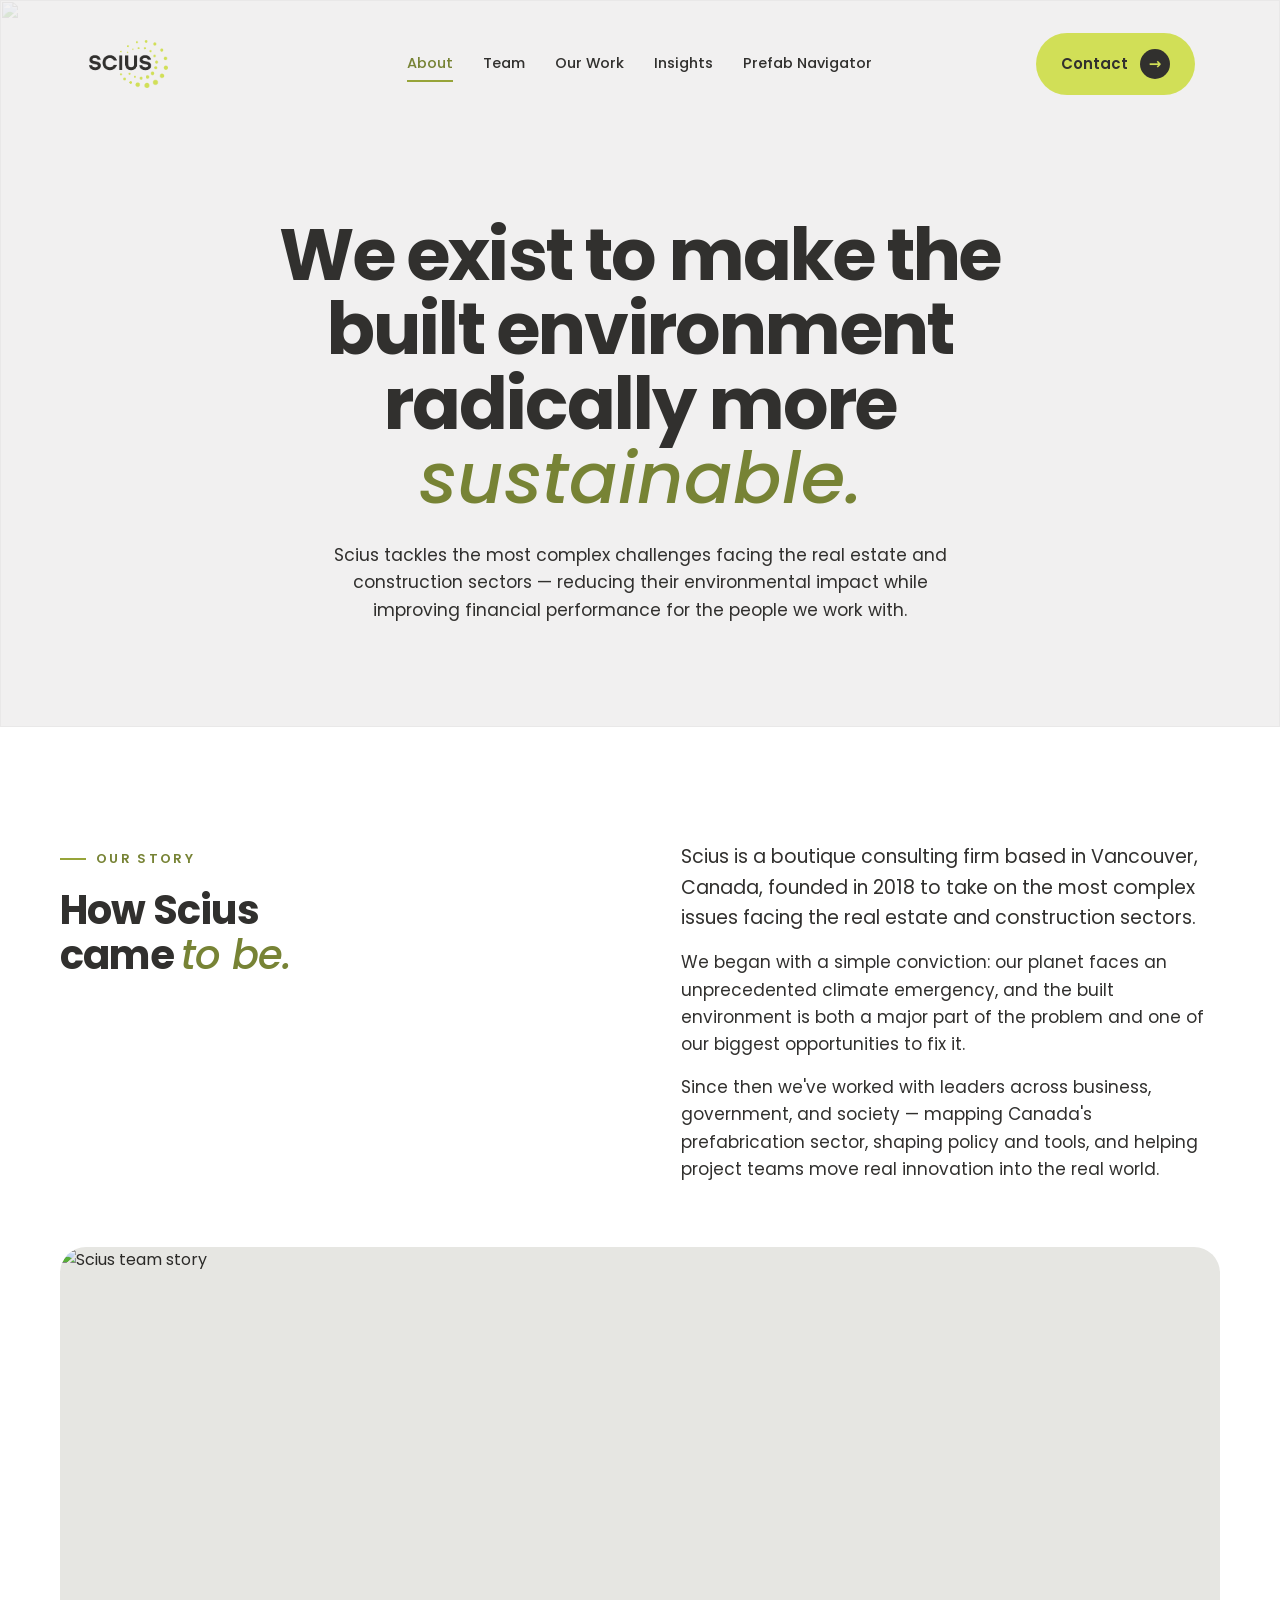
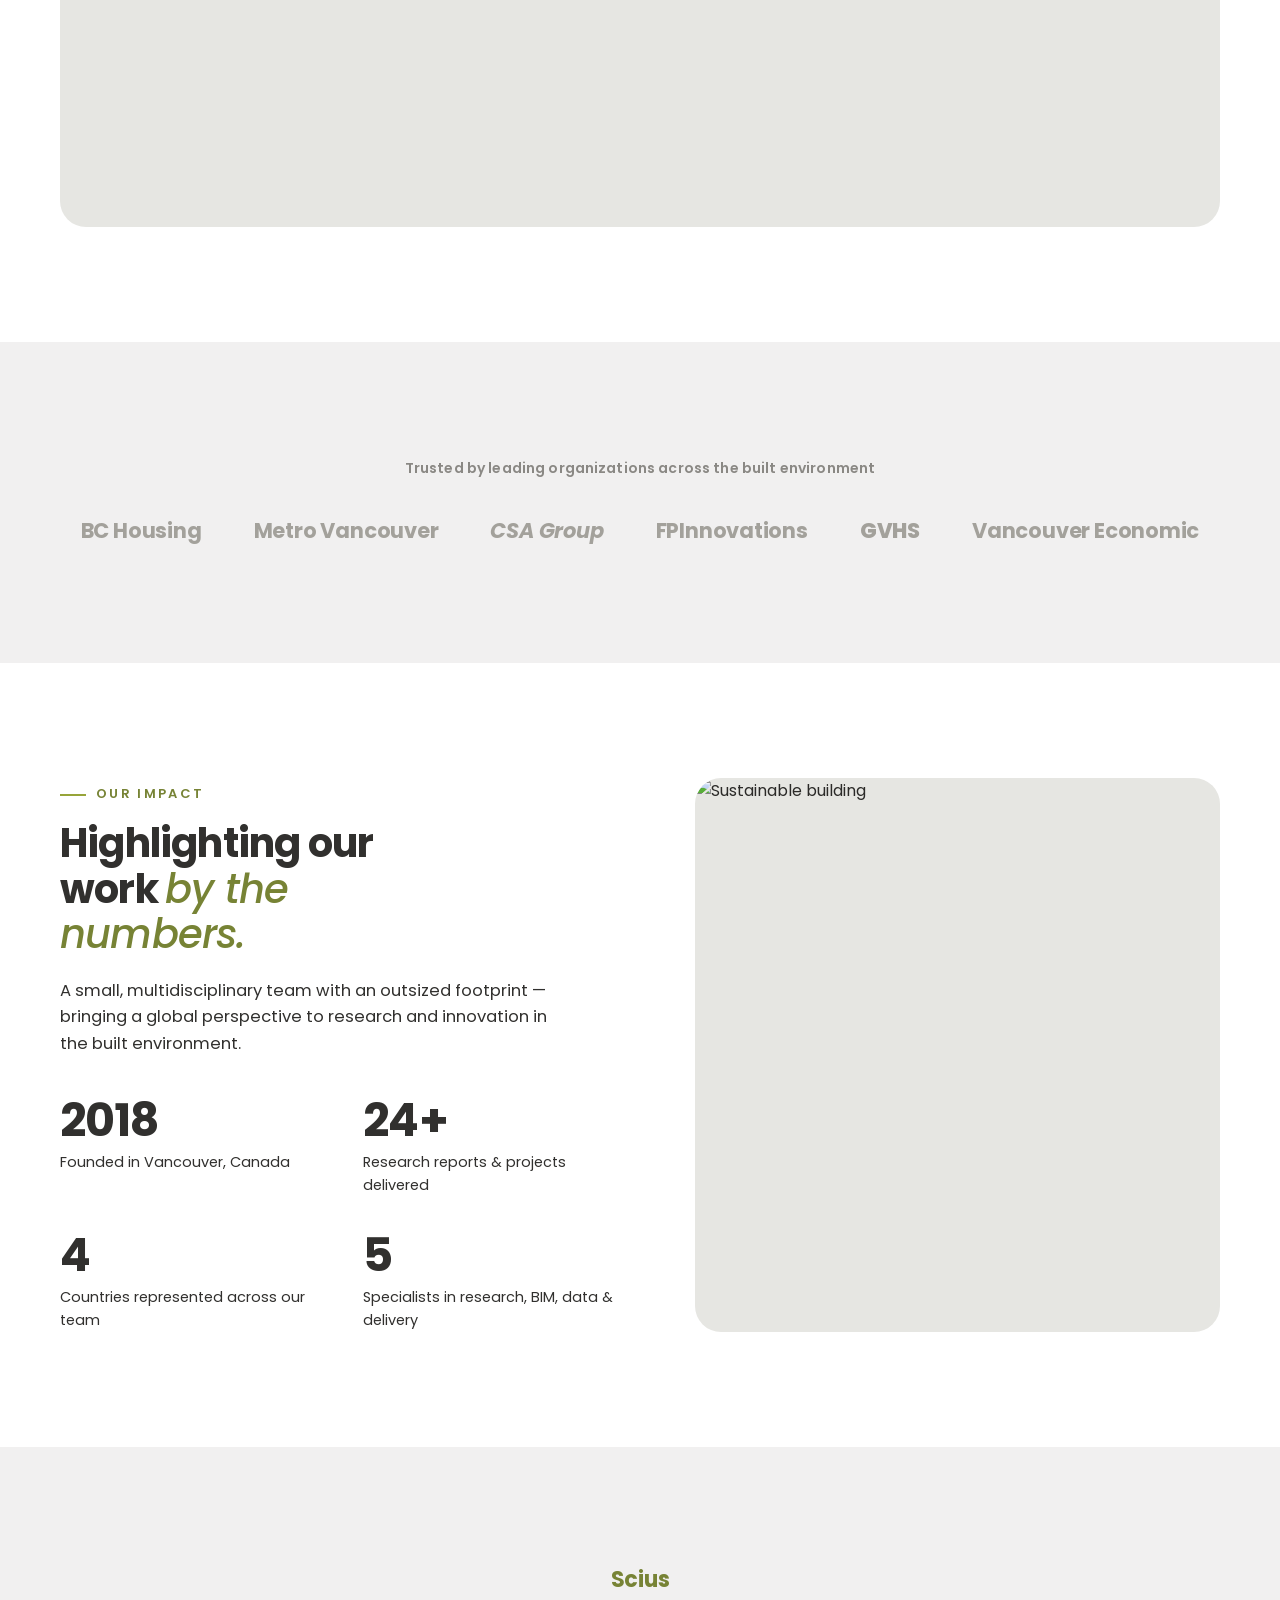
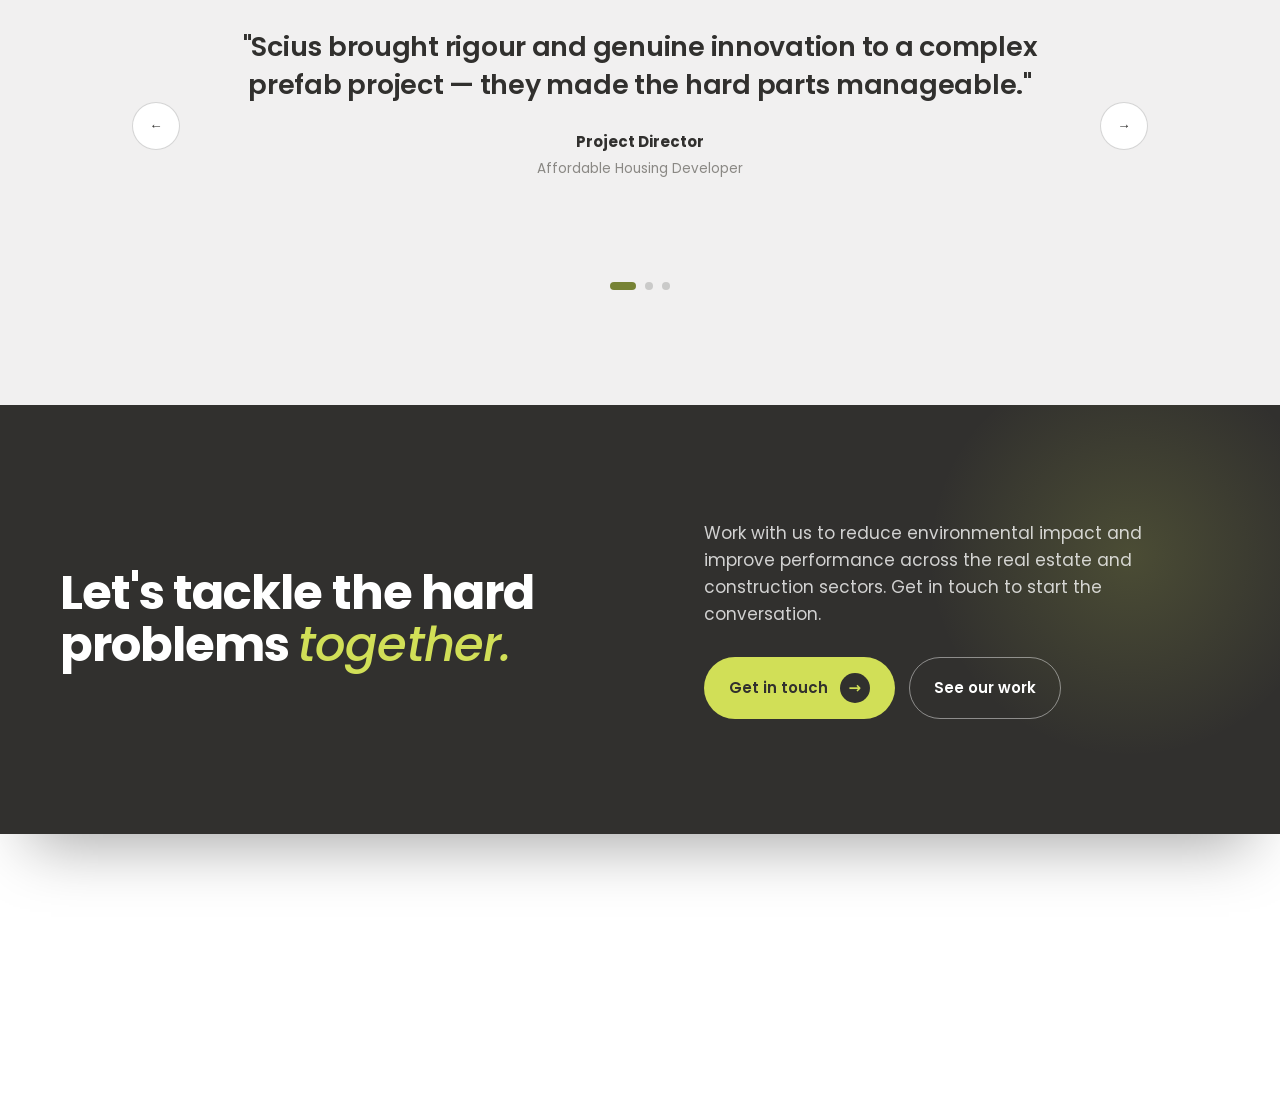
==== about.html @ 8c8d130b "Add 'Made by Flipt Digital' credit to footer on all pages Co-Authored-By: Mastra Code (anthropic/cla" ====
<!DOCTYPE html>
<html lang="en">
<head>
<meta charset="UTF-8" />
<meta name="viewport" content="width=device-width, initial-scale=1.0" />
<title>Scius Advisory — About</title>
<link rel="preconnect" href="https://fonts.googleapis.com" />
<link rel="preconnect" href="https://fonts.gstatic.com" crossorigin />
<link href="https://fonts.googleapis.com/css2?family=Poppins:ital,wght@0,400;0,500;0,600;0,700;0,800;1,400;1,500&display=swap" rel="stylesheet" />
<link rel="stylesheet" href="styles.css" />

</head>
<body>

  <!-- ========== HEADER ========== -->
  <header class="site-header" id="header">
    <div class="container">
      <div class="header-inner">
        <a href="index.html" class="logo" aria-label="Scius home">
          <img class="logo-light" src="assets/scius-logo-light.png" alt="Scius" />
          <img class="logo-dark" src="assets/scius-logo-dark.png" alt="Scius" />
        </a>
        <nav class="main-nav">
          <a href="about.html" class="active">About</a>
          <a href="team.html">Team</a>
          <a href="work.html">Our Work</a>
          <a href="insights.html">Insights</a>
          <a href="#prefab">Prefab Navigator</a>
        </nav>
        <div class="header-cta">
          <a href="contact.html" class="btn btn-lime">Contact<span class="arrow">→</span></a>
          <button class="nav-toggle" aria-label="Menu">≡</button>
        </div>
      </div>
    </div>
  </header>

  <!-- ========== MOBILE NAV ========== -->
  <div class="mobile-nav" id="mobileNav">
    <div class="mobile-nav-backdrop" id="mobileNavBackdrop"></div>
    <div class="mobile-nav-panel">
      <button class="mobile-nav-close" id="mobileNavClose" aria-label="Close menu">✕</button>
      <nav class="mobile-nav-links">
        <a href="about.html" class="active">About</a>
        <a href="team.html">Team</a>
        <a href="work.html">Our Work</a>
        <a href="insights.html">Insights</a>
        <a href="index.html#prefab">Prefab Navigator</a>
        <a href="contact.html">Contact</a>
      </nav>
      <div class="mobile-nav-cta">
        <a href="contact.html" class="btn btn-lime">Get in touch<span class="arrow">→</span></a>
      </div>
    </div>
  </div>

  <!-- ========== PAGE CONTENT (scrolls over the revealed footer) ========== -->
  <main class="page-content">

  <!-- ========== 1. MISSION HERO ========== -->
  <section class="hero" data-screen-label="About hero">
    <img class="about-hero-bg" src="https://images.unsplash.com/photo-1486325212027-8081e485255e?w=1920&q=80" alt="" aria-hidden="true" />
    <div class="container">
      <h1>We exist to make the built environment radically more <em class="serif">sustainable.</em></h1>
      <p class="sub">Scius tackles the most complex challenges facing the real estate and construction sectors — reducing their environmental impact while improving financial performance for the people we work with.</p>
    </div>
  </section>

  <!-- ========== 2. OUR STORY ========== -->
  <section class="section-pad bg-white" id="story" data-screen-label="Our story">
    <div class="container">
      <div class="story-head reveal">
        <div>
          <span class="eyebrow">Our story</span>
          <h2 class="section-title">How Scius<br>came <em class="serif">to be.</em></h2>
        </div>
        <div class="story-body">
          <p>Scius is a boutique consulting firm based in Vancouver, Canada, founded in 2018 to take on the most complex issues facing the real estate and construction sectors.</p>
          <p>We began with a simple conviction: our planet faces an unprecedented climate emergency, and the built environment is both a major part of the problem and one of our biggest opportunities to fix it.</p>
          <p>Since then we've worked with leaders across business, government, and society — mapping Canada's prefabrication sector, shaping policy and tools, and helping project teams move real innovation into the real world.</p>
        </div>
      </div>
      <div class="story-img img-ph reveal">
        <img id="story-img" src="https://images.unsplash.com/photo-1600585154340-be6161a56a0c?w=800&h=600&fit=crop" alt="Scius team story" style="width:100%;height:100%;object-fit:cover;border-radius:var(--radius-lg,18px);" />
      </div>
    </div>
  </section>

  <!-- ========== 3. TRUSTED BY ========== -->
  <section class="section-pad bg-off" data-screen-label="Trusted by">
    <div class="container">
      <div class="trust reveal">
        <div class="label">Trusted by leading organizations across the built environment</div>
        <div class="logos">
          <span class="wm">BC Housing</span>
          <span class="wm">Metro Vancouver</span>
          <span class="wm" style="font-style:italic;">CSA Group</span>
          <span class="wm">FPInnovations</span>
          <span class="wm" style="font-weight:800;">GVHS</span>
          <span class="wm">Vancouver Economic</span>
        </div>
      </div>
    </div>
  </section>

  <!-- ========== 4. BY THE NUMBERS ========== -->
  <section class="section-pad bg-white" data-screen-label="By the numbers">
    <div class="container">
      <div class="nums-grid">
        <div class="nums-head reveal">
          <span class="eyebrow">Our impact</span>
          <h2 class="section-title" style="margin-top:16px;">Highlighting our work <em class="serif">by the numbers.</em></h2>
          <p>A small, multidisciplinary team with an outsized footprint — bringing a global perspective to research and innovation in the built environment.</p>
          <div class="num-stats">
            <div class="num-stat"><div class="n">2018</div><div class="l">Founded in Vancouver, Canada</div></div>
            <div class="num-stat"><div class="n count-up" data-target="40" data-suffix="+">0</div><div class="l">Research reports &amp; projects delivered</div></div>
            <div class="num-stat"><div class="n count-up" data-target="6">0</div><div class="l">Countries represented across our team</div></div>
            <div class="num-stat"><div class="n count-up" data-target="9">0</div><div class="l">Specialists in research, BIM, data &amp; delivery</div></div>
          </div>
        </div>
        <div class="nums-img img-ph reveal">
          <img id="nums-img" src="https://images.unsplash.com/photo-1518005068251-37900150dfca?w=800&h=600&fit=crop" alt="Sustainable building" style="width:100%;height:100%;object-fit:cover;border-radius:var(--radius-lg,18px);" />
        </div>
      </div>
    </div>
  </section>

  <!-- ========== 5. TESTIMONIAL ========== -->
  <section class="section-pad bg-off" data-screen-label="Testimonial">
    <div class="container">
      <div class="tst reveal">
        <div class="wm">Scius</div>
        <button class="tst-arrow prev" aria-label="Previous">←</button>
        <button class="tst-arrow next" aria-label="Next">→</button>
        <div class="tst-track" id="tst-track">
          <div class="tst-slide active">
            <blockquote>"Scius brought rigour and genuine innovation to a complex prefab project — they made the hard parts manageable."</blockquote>
            <div class="who"><div class="nm">Project Director</div><div class="ps">Affordable Housing Developer</div></div>
          </div>
          <div class="tst-slide">
            <blockquote>"Their research reframed how we think about clean tech in construction — clear, credible, and genuinely actionable."</blockquote>
            <div class="who"><div class="nm">Policy Lead</div><div class="ps">Public Sector Agency</div></div>
          </div>
          <div class="tst-slide">
            <blockquote>"A small team that punches well above its weight. They get innovation deployed in the real world."</blockquote>
            <div class="who"><div class="nm">Principal</div><div class="ps">Architecture Practice</div></div>
          </div>
        </div>
        <div class="tst-dots" id="tst-dots"></div>
      </div>
    </div>
  </section>

  <!-- ========== 6. CTA ========== -->
  <section class="cta-section section-pad" id="contact" data-screen-label="CTA">
    <div class="cta-deco"></div>
    <div class="container">
      <div class="cta-inner reveal">
        <h2>Let's tackle the hard problems <em class="serif">together.</em></h2>
        <div>
          <p>Work with us to reduce environmental impact and improve performance across the real estate and construction sectors. Get in touch to start the conversation.</p>
          <div class="cta-actions">
            <a href="mailto:hello@scius.ca" class="btn btn-lime">Get in touch<span class="arrow">→</span></a>
            <a href="work.html" class="btn btn-ghost">See our work</a>
          </div>
        </div>
      </div>
    </div>
  </section>

  </main>
  <!-- ========== /PAGE CONTENT ========== -->

  <!-- ========== FOOTER ========== -->
  <footer class="site-footer">
    <div class="container">
      <div class="footer-main">
        <a href="index.html"><img class="f-logo" src="assets/scius-logo-dark.png" alt="Scius Advisory" /></a>
        <nav class="footer-nav">
          <a href="about.html">About</a>
          <a href="team.html">Team</a>
          <a href="work.html">Our Work</a>
          <a href="insights.html">Insights</a>
          <a href="index.html#prefab">Prefab Navigator</a>
          <a href="contact.html">Contact us</a>
        </nav>
        <a class="footer-social" href="https://www.linkedin.com/company/scius-advisory/" aria-label="LinkedIn">in</a>
      </div>
      <div class="footer-bottom">
        <div>© 2026 Scius Advisory Inc. All rights reserved.</div>
        <div class="legal">
          <a href="#">Privacy Policy</a>
          <a href="#">Terms of Service</a>
          <a href="#">Cookies Settings</a>
        </div>
        <div class="made-by">Made by <a href="https://fliptdigital.com/" target="_blank" rel="noopener">Flipt Digital</a></div>
      </div>
    </div>
  </footer>

  <!-- ========== SITE BEHAVIOUR ========== -->
  <script src="script.js"></script>

</body>
</html>
---- styles.css ----
:root {
  --charcoal: #31302E;
  --charcoal-2: #3d3c39;
  --moss: #778335;
  --fresh: #97A439;
  --lime: #D1DF57;
  --grey: #31302E;
  --offwhite: #F1F0F0;
  --white: #FFFFFF;
  --ink: #2b2a28;

  --font-sans: 'Poppins', system-ui, -apple-system, sans-serif;
  --font-serif: 'Poppins', system-ui, sans-serif;

  --maxw: 1240px;
  --gutter: 40px;
  --radius: 18px;
  --radius-lg: 26px;
}

* { box-sizing: border-box; margin: 0; padding: 0; }

html { scroll-behavior: smooth; }

body {
  font-family: var(--font-sans);
  color: var(--ink);
  background: var(--white);
  -webkit-font-smoothing: antialiased;
  text-rendering: optimizeLegibility;
  line-height: 1.6;
  overflow-x: hidden;
}

img { display: block; max-width: 100%; }

.container {
  width: 100%;
  max-width: var(--maxw);
  margin-inline: auto;
  padding-inline: var(--gutter);
}

a { color: inherit; text-decoration: none; }

em.serif {
  font-family: var(--font-serif);
  font-style: italic;
  font-weight: 500;
}

.eyebrow {
  font-size: 13px;
  font-weight: 600;
  letter-spacing: 0.18em;
  text-transform: uppercase;
  color: var(--moss);
  display: inline-flex;
  align-items: center;
  gap: 10px;
}
.eyebrow::before {
  content: "";
  width: 26px; height: 2px;
  background: var(--fresh);
  display: inline-block;
}

/* ---------- Buttons ---------- */
.btn {
  display: inline-flex;
  align-items: center;
  gap: 12px;
  font-family: var(--font-sans);
  font-weight: 600;
  font-size: 15px;
  padding: 15px 24px;
  border-radius: 100px;
  border: 1.5px solid transparent;
  cursor: pointer;
  transition: transform .25s ease, background .25s ease, color .25s ease, border-color .25s ease;
  white-space: nowrap;
}
.btn:hover { transform: translateY(-2px); }
.btn .arrow {
  width: 30px; height: 30px;
  border-radius: 50%;
  display: grid; place-items: center;
  flex: none;
  transition: transform .25s ease;
}
.btn:hover .arrow { transform: translate(2px, -2px); }

.btn-lime { background: var(--lime); color: var(--charcoal); }
.btn-lime .arrow { background: var(--charcoal); color: var(--lime); }
.btn-lime:hover { background: #c6d544; }

.btn-dark { background: var(--charcoal); color: var(--white); }
.btn-dark .arrow { background: var(--lime); color: var(--charcoal); }

.btn-ghost { background: transparent; color: var(--white); border-color: rgba(255,255,255,.45); }
.btn-ghost:hover { background: rgba(255,255,255,.1); border-color: rgba(255,255,255,.8); }

.btn-outline { background: transparent; color: var(--charcoal); border-color: rgba(49,48,46,.25); }
.btn-outline:hover { border-color: var(--charcoal); }

/* ---------- Header ---------- */
.site-header {
  position: fixed;
  inset: 0 0 auto 0;
  z-index: 100;
  padding-top: 18px;
  transition: padding .3s ease;
}
.header-inner {
  display: flex;
  align-items: center;
  justify-content: space-between;
  gap: 28px;
  padding: 14px 24px 14px 28px;
  border-radius: 100px;
  border: 1px solid transparent;
  transition: background .3s ease, border-color .3s ease, box-shadow .3s ease;
}
.site-header.scrolled { padding-top: 12px; }
.site-header.scrolled .header-inner {
  background: rgba(241,240,240,.85);
  backdrop-filter: blur(14px);
  -webkit-backdrop-filter: blur(14px);
  border-color: rgba(49,48,46,.08);
  box-shadow: 0 10px 30px -18px rgba(0,0,0,.3);
}

.logo { position: relative; height: 48px; width: 154px; flex: none; }
.logo img { position: absolute; inset: 0; height: 100%; width: auto; object-fit: contain; transition: opacity .3s ease; }
.logo .logo-light { opacity: 0; }
.logo .logo-dark { opacity: 1; }

.main-nav { display: flex; align-items: center; gap: 30px; }
.main-nav a {
  font-size: 14.5px;
  font-weight: 500;
  color: var(--charcoal);
  transition: color .25s ease;
  position: relative;
}
.main-nav a::after {
  content: ""; position: absolute; left: 0; bottom: -6px;
  width: 0; height: 2px; background: var(--fresh);
  transition: width .25s ease;
}
.main-nav a:hover::after, .main-nav a.active::after { width: 100%; }
.main-nav a.active { color: var(--moss); }

.header-cta { display: flex; align-items: center; gap: 8px; }
.nav-toggle { display: none; }

/* ---------- Mobile Nav Overlay ---------- */
.mobile-nav {
  position: fixed;
  inset: 0;
  z-index: 200;
  visibility: hidden;
  pointer-events: none;
}
.mobile-nav.open {
  visibility: visible;
  pointer-events: auto;
}
.mobile-nav-backdrop {
  position: absolute;
  inset: 0;
  background: rgba(28,27,25,.45);
  opacity: 0;
  transition: opacity .35s ease;
}
.mobile-nav.open .mobile-nav-backdrop { opacity: 1; }
.mobile-nav-panel {
  position: absolute;
  top: 0; right: 0; bottom: 0;
  width: min(340px, 85vw);
  background: var(--white);
  padding: 28px;
  display: flex;
  flex-direction: column;
  gap: 8px;
  transform: translateX(100%);
  transition: transform .35s cubic-bezier(.4,0,.2,1);
  overflow-y: auto;
}
.mobile-nav.open .mobile-nav-panel { transform: translateX(0); }
.mobile-nav-close {
  align-self: flex-end;
  width: 44px; height: 44px;
  border-radius: 50%;
  border: 1.5px solid rgba(49,48,46,.15);
  background: transparent;
  color: var(--charcoal);
  font-size: 22px;
  cursor: pointer;
  display: grid;
  place-items: center;
  transition: background .25s ease;
  margin-bottom: 12px;
}
.mobile-nav-close:hover { background: var(--offwhite); }
.mobile-nav-links {
  display: flex;
  flex-direction: column;
  gap: 0;
}
.mobile-nav-links a {
  display: block;
  padding: 16px 4px;
  font-size: 18px;
  font-weight: 600;
  color: var(--charcoal);
  border-bottom: 1px solid rgba(49,48,46,.08);
  transition: color .25s ease, padding-left .25s ease;
}
.mobile-nav-links a:first-child { border-top: 1px solid rgba(49,48,46,.08); }
.mobile-nav-links a:hover { color: var(--moss); padding-left: 8px; }
.mobile-nav-links a.active { color: var(--moss); }
.mobile-nav-cta {
  margin-top: auto;
  padding-top: 24px;
}
.mobile-nav-cta .btn { width: 100%; justify-content: center; }

/* ---------- Hero ---------- */
/* Subtle placeholder treatment so empty image slots read as image zones */
.img-ph {
  background-color: #e6e6e2;
}

.hero {
  position: relative;
  min-height: 100vh;
  display: grid;
  grid-template-columns: 1.05fr 0.95fr;
  background: var(--offwhite);
  overflow: hidden;
}
.hero-text {
  display: flex; flex-direction: column; justify-content: center;
  padding: 150px var(--gutter) 70px;
  padding-left: max(var(--gutter), calc((100vw - var(--maxw)) / 2 + var(--gutter)));
}
.hero-media { position: relative; background: #dee1e3; }
.hero-media .hero-photo { position: absolute; inset: 0; width: 100%; height: 100%; object-fit: cover; object-position: 50% 50%; }

.hero-eyebrow { color: var(--moss); }
.hero-eyebrow::before { background: var(--fresh); }

.hero h1 {
  font-size: clamp(36px, 4.4vw, 58px);
  line-height: 1.1;
  letter-spacing: -0.02em;
  font-weight: 700;
  color: var(--charcoal);
  margin: 22px 0 0;
  max-width: 15ch;
}
.hero h1 em.serif { color: var(--moss); letter-spacing: 0; }

.hero p.lede {
  margin-top: 24px;
  font-size: clamp(16px, 1.3vw, 19px);
  color: var(--grey);
  max-width: 46ch;
  line-height: 1.6;
}
.hero-actions { margin-top: 32px; display: flex; gap: 14px; flex-wrap: wrap; }

.stats-band { background: var(--charcoal); color: var(--white); padding-block: clamp(42px, 5vw, 66px); }
.stats-row { display: grid; grid-template-columns: repeat(3, 1fr); gap: 28px; }
.stats-row .stat { padding-left: 28px; border-left: 1px solid rgba(255,255,255,.15); }
.stats-row .stat:first-child { padding-left: 0; border-left: none; }
.stats-row .num {
  font-size: clamp(34px, 3.8vw, 54px);
  font-weight: 700; letter-spacing: -0.02em; line-height: 1; color: var(--white);
}
.stats-row .num span { color: var(--lime); }
.stats-row .lbl { margin-top: 14px; font-size: 14.5px; color: rgba(255,255,255,.66); max-width: 22ch; line-height: 1.45; }

/* ---------- Section scaffold ---------- */
section { position: relative; }
.section-pad { padding-block: clamp(80px, 9vw, 140px); }
.bg-off { background: var(--offwhite); }
.bg-white { background: var(--white); }
.bg-charcoal { background: var(--charcoal); color: var(--white); }

h2.section-title {
  font-size: clamp(28px, 3.2vw, 40px);
  line-height: 1.14;
  letter-spacing: -0.02em;
  font-weight: 700;
  color: var(--charcoal);
}
.bg-charcoal h2.section-title { color: var(--white); }
h2.section-title em.serif { color: var(--moss); }
.bg-charcoal h2.section-title em.serif { color: var(--lime); }

/* ---------- About / intro ---------- */
.about-head {
  display: grid;
  grid-template-columns: 1.1fr 1fr;
  gap: 60px;
  align-items: end;
}
.about-head .lead-col p { font-size: 17px; color: var(--grey); margin-bottom: 18px; }
.about-head .lead-col p:first-child { font-size: 19px; color: var(--charcoal); }

.prefab-grid {
  margin-top: 56px;
  display: grid;
  grid-template-columns: 1.15fr 1fr;
  gap: 22px;
}
.prefab-main {
  position: relative;
  border-radius: var(--radius-lg);
  overflow: hidden;
  min-height: 460px;
}
.prefab-main > img.parallax-img,
.prefab-card > img.parallax-img {
  position: absolute;
  inset: -20% 0;
  width: 100%;
  height: 140%;
  object-fit: cover;
  will-change: transform;
  transition: transform 0.5s ease;
}

.prefab-main .pf-overlay {
  position: absolute; inset: 0; z-index: 2; pointer-events: none;
  background: linear-gradient(0deg, rgba(28,27,25,.78) 0%, rgba(28,27,25,0) 55%);
}
.prefab-main .pf-content {
  position: absolute; left: 0; bottom: 0; z-index: 3;
  padding: 34px;
  color: var(--white);
}
.prefab-main .pf-content .pf-tag {
  font-size: 12px; letter-spacing: .16em; text-transform: uppercase;
  color: var(--lime); font-weight: 600;
}
.prefab-main .pf-content h3 {
  font-size: 28px; font-weight: 700; margin: 10px 0 18px; letter-spacing: -0.01em;
  line-height: 1.18; max-width: 18ch;
}
.prefab-side { display: grid; grid-template-rows: 1.4fr 1fr; gap: 22px; }
.prefab-card {
  position: relative; border-radius: var(--radius-lg); overflow: hidden;
}
.prefab-card .pc-overlay {
  position: absolute; inset: 0; z-index: 2; pointer-events: none;
  background: linear-gradient(0deg, rgba(28,27,25,.7) 0%, rgba(28,27,25,0) 60%);
}
.prefab-card .pc-label {
  position: absolute; left: 24px; bottom: 22px; z-index: 3;
  color: var(--white); font-weight: 600; font-size: 18px;
}
.prefab-card .pc-label span { display: block; font-size: 12px; letter-spacing: .14em; text-transform: uppercase; color: var(--lime); font-weight: 600; margin-bottom: 5px; }

/* ---------- What we do ---------- */
.wwd-grid { display: grid; grid-template-columns: 1fr 0.92fr; gap: 56px; align-items: start; margin-top: 14px; }
.wwd-head { margin-bottom: 38px; }
.service-list { display: flex; flex-direction: column; }
.service {
  display: grid;
  grid-template-columns: auto 1fr auto;
  gap: 22px;
  align-items: center;
  padding: 26px 6px;
  border-top: 1px solid rgba(49,48,46,.14);
  cursor: pointer;
  transition: padding .3s ease;
}
.service:last-child { border-bottom: 1px solid rgba(49,48,46,.14); }
.service .idx { font-size: 13px; color: var(--grey); font-weight: 600; font-variant-numeric: tabular-nums; }
.service h3 { font-size: 24px; font-weight: 600; color: var(--charcoal); letter-spacing: -0.01em; }
.service p { font-size: 14.5px; color: var(--grey); margin-top: 5px; max-width: 50ch; }
.service .svc-arrow {
  width: 46px; height: 46px; border-radius: 50%;
  border: 1.5px solid rgba(49,48,46,.2);
  display: grid; place-items: center; flex: none;
  transition: all .3s ease;
  color: var(--charcoal);
}
.service:hover { padding-left: 16px; }
.service:hover .svc-arrow { background: var(--lime); border-color: var(--lime); transform: rotate(0deg); }
.service:hover h3 { color: var(--moss); }

.wwd-right { position: sticky; top: 100px; }
.wwd-media { position: relative; border-radius: var(--radius-lg); overflow: hidden; min-height: 440px; }
.wm-badge {
  margin-top: 16px;
}
.wm-badge .t { font-weight: 600; color: var(--charcoal); font-size: 24px; letter-spacing: -0.01em; }
.wm-badge .s { font-size: 14.5px; color: var(--grey); margin-top: 5px; }

/* ---------- Latest work ---------- */
.work-head { display: flex; align-items: flex-end; justify-content: space-between; gap: 30px; margin-bottom: 44px; }
.work-grid { display: grid; grid-template-columns: 1fr 1fr; gap: 24px; align-items: stretch; }
.work-col { display: flex; flex-direction: column; gap: 24px; }
.work-card { position: relative; border-radius: var(--radius-lg); overflow: hidden; }
.work-card .wc-overlay {
  position: absolute; inset: 0; z-index: 2; pointer-events: none;
  background: linear-gradient(0deg, rgba(28,27,25,.74) 0%, rgba(28,27,25,0) 58%);
  opacity: .92; transition: opacity .3s ease;
}
.work-card .wc-meta { position: absolute; left: 26px; right: 26px; bottom: 24px; z-index: 3; color: var(--white); }
.work-card .wc-meta .tag {
  font-size: 11.5px; letter-spacing: .14em; text-transform: uppercase; font-weight: 600; color: var(--lime);
}
.work-card .wc-meta h3 { font-size: 28px; font-weight: 700; margin-top: 7px; letter-spacing: -0.01em; }
.work-card .wc-meta .loc { font-size: 14px; color: rgba(255,255,255,.78); margin-top: 3px; }
a.work-card { display: block; text-decoration: none; color: inherit; cursor: pointer; }
.wc-arrow { position: absolute; bottom: 24px; right: 26px; z-index: 3; width: 46px; height: 46px; border-radius: 50%; border: 1.5px solid rgba(255,255,255,0.3); display: grid; place-items: center; font-size: 18px; color: #fff; transition: all 0.3s ease; }
.work-card img { transition: transform 0.5s ease; }
.work-card:hover img { transform: scale(1.05); }
.work-card:hover .wc-arrow { background: var(--lime); border-color: var(--lime); color: var(--charcoal); }
.work-card.big { flex: 1; min-height: 620px; }
.work-card.tall { min-height: 372px; }
.work-card.small { min-height: 224px; }
.work-card.small h3 { font-size: 20px; }
.work-col.right { display: grid; grid-template-rows: 1fr auto; gap: 24px; }
.work-row2 { display: grid; grid-template-columns: 1fr 1fr; gap: 24px; }

/* ---------- CTA band (full-width) ---------- */
.cta-section { position: relative; overflow: hidden; background: var(--charcoal); }
.cta-inner { display: grid; grid-template-columns: 1.15fr 1fr; gap: 50px; align-items: center; position: relative; z-index: 2; }
.cta-section h2 { font-size: clamp(30px, 4vw, 48px); font-weight: 700; color: var(--white); letter-spacing: -0.02em; line-height: 1.08; }
.cta-section h2 em.serif { color: var(--lime); }
.cta-section p { color: rgba(255,255,255,.78); font-size: 17px; margin-bottom: 28px; max-width: 46ch; }
.cta-actions { display: flex; gap: 14px; flex-wrap: wrap; }
.cta-deco {
  position: absolute; right: -80px; top: -80px; z-index: 1;
  width: 460px; height: 460px; opacity: .9;
  background: radial-gradient(circle at center, rgba(209,223,87,.18), transparent 62%);
  pointer-events: none;
}

/* ---------- Reveal footer ---------- */
/* All scrolling content sits above the fixed footer and slides up to reveal it */
.page-content {
  position: relative;
  z-index: 2;
  background: var(--white);
  box-shadow: 0 40px 60px -30px rgba(0,0,0,.35);
}
.site-footer {
  position: fixed;
  left: 0; right: 0; bottom: 0;
  z-index: 1;
  background: var(--offwhite);
  color: var(--ink);
}
.footer-main {
  display: flex; align-items: center; justify-content: space-between; gap: 30px;
  padding: 48px 0 30px; flex-wrap: wrap;
}
.footer-main .f-logo { width: 116px; }
.footer-nav { display: flex; gap: 34px; flex-wrap: wrap; }
.footer-nav a { font-size: 15px; color: var(--grey); transition: color .2s ease; }
.footer-nav a:hover { color: var(--moss); }
.footer-social {
  width: 40px; height: 40px; border-radius: 50%;
  border: 1px solid rgba(49,48,46,.22);
  display: grid; place-items: center; color: var(--charcoal);
  font-weight: 700; font-size: 13px; letter-spacing: -0.02em;
  transition: background .2s ease, color .2s ease, border-color .2s ease;
}
.footer-social:hover { background: var(--charcoal); color: var(--white); border-color: var(--charcoal); }
.footer-bottom {
  display: flex; align-items: center; justify-content: space-between; gap: 20px;
  padding: 22px 0 34px; border-top: 1px solid rgba(49,48,46,.12); flex-wrap: wrap;
  font-size: 13.5px; color: #8a8884;
}
.footer-bottom .legal { display: flex; gap: 26px; flex-wrap: wrap; }
.footer-bottom .legal a { color: #8a8884; transition: color .2s ease; }
.footer-bottom .legal a:hover { color: var(--moss); }
.footer-bottom .made-by { width: 100%; text-align: center; font-size: 12.5px; color: #a5a29e; margin-top: 4px; }
.footer-bottom .made-by a { color: #a5a29e; transition: color .2s ease; }
.footer-bottom .made-by a:hover { color: var(--moss); }

/* ---------- reveal ---------- */
.reveal { opacity: 0; transform: translateY(26px); transition: opacity .8s cubic-bezier(.2,.7,.2,1), transform .8s cubic-bezier(.2,.7,.2,1); }
.reveal.in { opacity: 1; transform: none; }
@media (prefers-reduced-motion: reduce) { .reveal { opacity: 1; transform: none; transition: none; } }

/* Tweak: headline accent words rendered plain instead of italic */
[data-headlines="plain"] em.serif {
  font-style: normal;
}

/* ---------- responsive ---------- */
@media (max-width: 1000px) {
  .about-head, .prefab-grid, .wwd-grid, .work-grid, .cta-inner { grid-template-columns: 1fr; }
  .stats-row { grid-template-columns: 1fr 1fr; gap: 36px 28px; }
  .stats-row .stat:nth-child(3) { padding-left: 0; border-left: none; }
  .hero { grid-template-columns: 1fr; }
  .hero-media { min-height: 58vh; }
  .hero-text { padding: 128px var(--gutter) 50px; padding-left: var(--gutter); }
  .prefab-side { grid-template-rows: none; grid-template-columns: 1fr 1fr; }
  .wwd-right { position: relative; top: 0; }
  .wwd-media { min-height: 380px; }
}
@media (max-width: 760px) {
  :root { --gutter: 22px; }
  .main-nav, .header-cta .btn span.lbl { display: none; }
  .nav-toggle {
    display: inline-flex; align-items: center; justify-content: center;
    width: 46px; height: 46px; border-radius: 50%; border: 1.5px solid rgba(49,48,46,.25);
    background: transparent; color: var(--charcoal); cursor: pointer;
  }
  .site-header.scrolled .nav-toggle { color: var(--charcoal); border-color: rgba(49,48,46,.25); }
  .hero-stats .stat, .stats-row .stat { padding-left: 0; border-left: none; }
  .prefab-side { grid-template-columns: 1fr; }
  .work-row2 { grid-template-columns: 1fr; }

  /* Hero */
  .hero h1 { max-width: none; }
  .hero-media { min-height: 44vh; }
  .hero-text { padding: 110px var(--gutter) 40px; }

  /* Work cards */
  .work-card.big { min-height: 360px; }
  .work-card.tall { min-height: 280px; }
  .work-card .wc-meta h3 { font-size: 22px; }
  .work-head { flex-direction: column; align-items: flex-start; gap: 16px; }

  /* Services */
  .service { gap: 14px; padding: 20px 4px; }
  .service h3 { font-size: 20px; }
  .service .svc-arrow { width: 38px; height: 38px; font-size: 14px; }

  /* Stats */
  .stats-row { grid-template-columns: 1fr; gap: 28px; }
  .stats-row .stat { padding-left: 0; border-left: none; border-bottom: 1px solid rgba(255,255,255,.1); padding-bottom: 24px; }
  .stats-row .stat:last-child { border-bottom: none; padding-bottom: 0; }

  /* Footer */
  .footer-main { flex-direction: column; align-items: flex-start; gap: 24px; }
  .footer-nav { flex-direction: column; gap: 12px; }
  .footer-bottom { flex-direction: column; align-items: flex-start; gap: 14px; }
  .footer-bottom .legal { gap: 18px; }

  /* CTA */
  .cta-inner { gap: 28px; }
  .cta-actions { flex-direction: column; }
  .cta-actions .btn { width: 100%; justify-content: center; }

  /* About page responsive */
  .tst-arrow { display: none; }

}

/* ---------- Small mobile ---------- */
@media (max-width: 480px) {
  .hero h1 { font-size: clamp(28px, 8vw, 36px); }
  .hero p.lede { font-size: 15px; }
  .prefab-main { min-height: 320px; }
  .prefab-main .pf-content h3 { font-size: 22px; }
  .work-card.big { min-height: 280px; }
  .work-card.small { min-height: 180px; }
  .num-stats { grid-template-columns: 1fr; gap: 24px; }
  .btn { font-size: 14px; padding: 13px 20px; }
}

/* ========== ABOUT PAGE ========== */

/* About hero — centered text variant */
.hero.about-hero,
body:has(section[data-screen-label="About hero"]) .hero {
  display: block;
  min-height: auto;
  grid-template-columns: none;
  padding: clamp(156px, 17vw, 224px) 0 clamp(64px, 8vw, 104px);
  text-align: center;
}
.about-hero-bg {
  position: absolute; inset: 0; width: 100%; height: 100%;
  object-fit: cover; object-position: center;
  opacity: 0.15; pointer-events: none; z-index: 0;
}
body:has(section[data-screen-label="About hero"]) .hero .container { position: relative; z-index: 1; }
body:has(section[data-screen-label="About hero"]) .hero h1 {
  font-size: clamp(40px, 5.6vw, 76px);
  line-height: 1.04;
  letter-spacing: -0.025em;
  max-width: 18ch;
  margin: 0 auto;
}
body:has(section[data-screen-label="About hero"]) .hero p.sub {
  margin: 26px auto 0;
  font-size: clamp(16px, 1.35vw, 20px);
  color: var(--grey);
  max-width: 60ch;
}

/* ---------- Our story ---------- */
.story-head { display: grid; grid-template-columns: 1.05fr 1fr; gap: 56px; align-items: start; }
.story-head .eyebrow { margin-bottom: 18px; }
.story-head h2 { max-width: 16ch; }
.story-body p { font-size: 17px; color: var(--grey); margin-bottom: 16px; }
.story-body p:first-child { font-size: 19px; color: var(--charcoal); }
.story-body p:last-child { margin-bottom: 0; }
.story-img { margin-top: clamp(40px, 5vw, 64px); width: 100%; aspect-ratio: 16 / 8; border-radius: var(--radius-lg); overflow: hidden; position: relative; }

/* ---------- Trusted by ---------- */
.trust { text-align: center; }
.trust .label { font-size: 14px; font-weight: 600; color: #8a8884; letter-spacing: .01em; }
.logos { display: flex; flex-wrap: wrap; justify-content: center; align-items: center; gap: 26px 52px; margin-top: 34px; }
.logos .wm { font-size: clamp(17px, 1.7vw, 21px); font-weight: 700; letter-spacing: -0.01em; color: #a3a19b; transition: color .25s ease; white-space: nowrap; }
.logos .wm:hover { color: var(--charcoal); }

/* ---------- By the numbers ---------- */
.nums-grid { display: grid; grid-template-columns: 1fr 0.92fr; gap: clamp(40px, 5vw, 76px); align-items: center; }
.nums-head h2 { max-width: 14ch; }
.nums-head p { font-size: 16.5px; color: var(--grey); margin-top: 20px; max-width: 46ch; }
.num-stats { display: grid; grid-template-columns: 1fr 1fr; gap: 34px 36px; margin-top: 40px; }
.num-stat .n { font-size: clamp(34px, 3.6vw, 50px); font-weight: 700; letter-spacing: -0.02em; line-height: 1; color: var(--charcoal); }
.num-stat .n span { color: var(--moss); }
.num-stat .l { font-size: 14.5px; color: var(--grey); margin-top: 8px; }
.nums-img { position: relative; border-radius: var(--radius-lg); overflow: hidden; min-height: 460px; align-self: stretch; }

/* ---------- Testimonial carousel ---------- */
.tst { position: relative; max-width: 1000px; margin-inline: auto; text-align: center; }
.tst .wm { font-size: 22px; font-weight: 700; color: var(--moss); letter-spacing: -0.01em; }
.tst-track { position: relative; margin-top: 30px; min-height: 220px; }
.tst-slide { position: absolute; inset: 0; opacity: 0; transition: opacity .5s ease; pointer-events: none; display: flex; flex-direction: column; align-items: center; }
.tst-slide.active { opacity: 1; pointer-events: auto; position: relative; }
.tst blockquote { font-size: clamp(20px, 2.1vw, 27px); font-weight: 600; color: var(--charcoal); line-height: 1.42; letter-spacing: -0.01em; max-width: 48ch; margin: 0 auto; }
.tst .who { margin-top: 26px; display: flex; flex-direction: column; align-items: center; gap: 12px; }
.tst .who .av { width: 48px; height: 48px; border-radius: 50%; background: var(--offwhite); display: grid; place-items: center; font-weight: 700; color: var(--moss); font-size: 15px; border: 1px solid rgba(49,48,46,.1); }
.tst .who .nm { font-weight: 700; color: var(--charcoal); font-size: 15px; }
.tst .who .ps { font-size: 13.5px; color: #8a8884; margin-top: -8px; }
.tst-arrow {
  position: absolute; top: 50%; transform: translateY(-50%); z-index: 3;
  width: 48px; height: 48px; border-radius: 50%; border: 1.5px solid rgba(49,48,46,.2);
  background: var(--white); display: grid; place-items: center; cursor: pointer; color: var(--charcoal);
  transition: all .25s ease;
}
.tst-arrow:hover { background: var(--lime); border-color: var(--lime); }
.tst-arrow.prev { left: -8px; }
.tst-arrow.next { right: -8px; }
.tst-dots { display: flex; justify-content: center; gap: 9px; margin-top: 34px; }
.tst-dots button { width: 8px; height: 8px; border-radius: 50%; border: none; background: rgba(49,48,46,.2); cursor: pointer; padding: 0; transition: all .25s ease; }
.tst-dots button.active { background: var(--moss); width: 26px; border-radius: 5px; }

/* ---------- About page responsive ---------- */
@media (max-width: 1000px) {
  .story-head, .nums-grid { grid-template-columns: 1fr; }
  .story-head { gap: 26px; }
  .nums-img { min-height: 360px; margin-top: 8px; }
  .tst-arrow.prev { left: -4px; }
  .tst-arrow.next { right: -4px; }
}
@media (max-width: 760px) {
  .num-stats { gap: 28px 24px; }
  .logos { gap: 20px 34px; }
}

/* ---------- TEAM PAGE ---------- */
.team { background: var(--offwhite); padding: clamp(150px, 16vw, 216px) 0 clamp(80px, 9vw, 128px); }
.team-layout { display: grid; grid-template-columns: 330px 1fr; gap: clamp(40px, 5vw, 72px); align-items: start; }
.team-intro { position: sticky; top: 116px; }
.team-intro .eyebrow { margin-bottom: 20px; }
.team-intro h1 { font-size: clamp(38px, 4.6vw, 58px); line-height: 1.04; letter-spacing: -0.025em; font-weight: 700; color: var(--charcoal); }
.team-intro p { font-size: 16.5px; color: var(--grey); margin-top: 22px; max-width: 36ch; }
.team-intro .btn { margin-top: 30px; }

.team-grid { display: grid; grid-template-columns: 1fr 1fr; gap: clamp(36px, 4vw, 54px) clamp(28px, 3vw, 40px); }
.tm-card { display: flex; flex-direction: column; }
.tm-photo { position: relative; width: 100%; aspect-ratio: 1 / 1; border-radius: var(--radius-lg); overflow: hidden; }
.tm-photo img { position: absolute; inset: 0; width: 100%; height: 100%; object-fit: cover; object-position: top; transition: transform 0.5s ease; }
.tm-photo:hover img { transform: scale(1.15); }
.tm-meta { display: flex; align-items: flex-start; justify-content: space-between; gap: 16px; margin-top: 20px; }
.tm-name { font-size: 19px; font-weight: 700; color: var(--charcoal); letter-spacing: -0.01em; line-height: 1.2; }
.tm-role { font-size: 14.5px; color: var(--grey); margin-top: 2px; }
.tm-li {
  flex: none; width: 34px; height: 34px; border-radius: 9px; background: var(--charcoal);
  display: grid; place-items: center; color: var(--white); transition: background .25s ease, transform .25s ease;
}
.tm-li:hover { background: var(--moss); transform: translateY(-2px); }
.tm-li svg { width: 17px; height: 17px; }
.tm-socials { display: flex; gap: 8px; }
.bio-email { display: inline-block; font-size: 15px; color: var(--moss); text-decoration: none; margin-top: 4px; }
.bio-email:hover { text-decoration: underline; }
.bio-socials { display: flex; gap: 10px; margin-top: 8px; margin-bottom: 28px; }

/* ===== WORK PAGE ===== */

/* Hero */
.work-hero { padding: clamp(120px, 14vw, 180px) 0 clamp(40px, 5vw, 60px); }
.work-hero-grid {
  display: grid;
  grid-template-columns: 1fr 1.2fr 1fr;
  gap: clamp(20px, 3vw, 40px);
  align-items: start;
}
.work-hero-img { border-radius: var(--radius-lg); overflow: hidden; will-change: transform; transition: transform 0.15s linear; }
.work-hero-img img {
  width: 100%; height: 100%; object-fit: cover; display: block;
}
.work-hero-img--left { aspect-ratio: 4/3; }
.work-hero-img--right { aspect-ratio: 3/4; margin-top: -20px; }
.work-hero-center { padding-top: clamp(12px, 2vw, 24px); }
.work-hero-title {
  font-size: clamp(38px, 4.6vw, 58px); font-weight: 700;
  color: var(--charcoal); letter-spacing: -0.025em; line-height: 1.04;
  margin-bottom: clamp(20px, 3vw, 36px);
}
.work-hero-desc {
  font-size: clamp(14px, 1.4vw, 16px); line-height: 1.7;
  color: var(--grey); max-width: 42ch;
}
.work-hero-row2 {
  display: grid; grid-template-columns: 1fr 1.5fr;
  gap: clamp(20px, 3vw, 40px); align-items: end;
  margin-top: clamp(24px, 3vw, 40px);
}
.work-hero-img--bottom { aspect-ratio: 4/3; max-width: 320px; }
.work-hero-desc2 {
  font-size: clamp(14px, 1.4vw, 16px); line-height: 1.7;
  color: var(--grey); max-width: 48ch; padding-bottom: 8px;
}

/* Client logos marquee */
.work-logos { padding: clamp(8px, 1.5vw, 16px) 0; }
.work-logos-line { height: 1px; background: rgba(0,0,0,0.08); }
.logo-marquee {
  overflow: hidden; position: relative;
  padding: clamp(24px, 4vw, 44px) 0;
  mask-image: linear-gradient(to right, transparent 0%, black 10%, black 90%, transparent 100%);
  -webkit-mask-image: linear-gradient(to right, transparent 0%, black 10%, black 90%, transparent 100%);
}
.logo-marquee-track {
  display: flex; align-items: center; gap: clamp(40px, 6vw, 80px);
  width: max-content;
  animation: marqueeScroll 30s linear infinite;
}
.logo-marquee-track img {
  height: 28px; width: auto; object-fit: contain;
  filter: grayscale(1) opacity(0.45);
  transition: filter .3s ease;
  flex-shrink: 0;
}
.logo-marquee-track img:hover {
  filter: grayscale(0) opacity(1);
}
@keyframes marqueeScroll {
  0% { transform: translateX(0); }
  100% { transform: translateX(-50%); }
}

/* Filter bar */
.work-filters { padding: clamp(40px, 5vw, 64px) 0 clamp(8px, 1vw, 12px); }
.filter-bar {
  display: flex; justify-content: space-between;
  overflow-x: auto; -webkit-overflow-scrolling: touch;
  scrollbar-width: none; padding-bottom: 4px;
}
.filter-bar::-webkit-scrollbar { display: none; }
.filter-btn {
  background: none; border: none; cursor: pointer;
  font-family: var(--font-sans); font-size: 14px; font-weight: 500;
  color: var(--grey); white-space: nowrap;
  padding: 6px 0; position: relative;
  transition: color .3s ease;
}
.filter-btn::after {
  content: ''; position: absolute; bottom: 0; left: 0;
  width: 0; height: 2px; background: var(--moss);
  transition: width .3s ease;
}
.filter-btn.active,
.filter-btn:hover { color: var(--charcoal); }
.filter-btn.active::after { width: 100%; }

/* Project card grid (work page) — portfolio style */
.work-grid-section {
  padding: clamp(8px, 1vw, 16px) 0 clamp(60px, 8vw, 100px);
}
.work-grid-section .work-grid {
  display: grid;
  grid-template-columns: repeat(2, 1fr);
  gap: clamp(32px, 4vw, 56px);
}
.work-grid-section .work-card {
  text-decoration: none; color: inherit;
  display: flex; flex-direction: column;
  position: static; border-radius: 0; overflow: visible;
}
.work-grid-section .work-card[hidden] { display: none; }
.work-card-img {
  border-radius: var(--radius-lg); overflow: hidden;
  aspect-ratio: 16/10; margin-bottom: 20px;
  background: var(--offwhite); flex-shrink: 0;
}
.work-card-img img {
  width: 100%; height: 100%; object-fit: cover; display: block;
  transition: transform .6s ease;
}
.work-card:hover .work-card-img img { transform: scale(1.04); }
.work-card-meta {
  display: flex; align-items: center; flex-wrap: wrap;
  gap: 6px 12px; margin-bottom: 10px;
}
.work-card-type {
  font-size: 12px; font-weight: 600; letter-spacing: 0.08em;
  text-transform: uppercase; color: var(--charcoal);
  background: var(--lime); padding: 3px 10px; border-radius: 4px;
}
.work-tag {
  font-size: 13px; font-weight: 500; color: var(--moss);
}
.work-tag + .work-tag::before {
  content: "·"; margin-right: 8px; color: var(--moss);
}
.work-card-title {
  font-family: var(--font-sans);
  font-size: clamp(20px, 2vw, 26px); font-weight: 700;
  color: var(--charcoal); line-height: 1.25;
  margin-bottom: 10px; letter-spacing: -0.015em;
}
.work-card-excerpt {
  font-size: 14.5px; color: var(--grey); line-height: 1.65; margin-bottom: 16px;
  max-width: 52ch;
}
.work-card-link {
  font-size: 14px; font-weight: 600; color: var(--charcoal);
  display: inline-flex; align-items: center; gap: 6px;
  transition: gap .3s ease, color .3s ease; margin-top: auto;
}
.work-card:hover .work-card-link { gap: 10px; color: var(--moss); }

/* Work page responsive */
@media (max-width: 1000px) {
  .work-hero-grid { grid-template-columns: 1fr 1.4fr; }
  .work-hero-img--right { display: none; }
  .work-hero-row2 { grid-template-columns: 1fr 1fr; }
}
@media (max-width: 760px) {
  .work-hero-grid { grid-template-columns: 1fr; }
  .work-hero-img--left { max-width: 280px; aspect-ratio: 3/2; }
  .work-hero-row2 { grid-template-columns: 1fr; }
  .work-hero-img--bottom { max-width: 260px; }
  .work-hero-desc2 { order: -1; }
  .work-grid-section .work-grid { gap: 28px; }
}
@media (max-width: 480px) {
  .work-hero-title { font-size: 40px; }
  .work-grid-section .work-grid { grid-template-columns: 1fr; }
}

/* ===== CONTACT PAGE ===== */

/* Contact hero */
.contact-hero { padding: clamp(120px, 14vw, 180px) 0 clamp(40px, 5vw, 60px); }
.contact-title {
  font-size: clamp(38px, 4.6vw, 58px); font-weight: 700;
  color: var(--charcoal); letter-spacing: -0.025em; line-height: 1.04;
  margin-bottom: clamp(12px, 2vw, 20px);
}
.contact-subtitle {
  font-size: clamp(14px, 1.4vw, 16px); line-height: 1.7;
  color: var(--grey); max-width: 40ch;
  margin-bottom: clamp(40px, 6vw, 72px);
}

.contact-layout {
  display: grid; grid-template-columns: 1fr 1fr;
  gap: clamp(32px, 5vw, 64px); align-items: start;
}
.contact-img {
  border-radius: var(--radius-lg); overflow: hidden;
}
.contact-img img {
  width: 100%; height: 100%; object-fit: cover; display: block;
  aspect-ratio: 4/3;
}
.contact-details {
  display: grid; grid-template-columns: 1fr 1fr;
  gap: 0;
}
.contact-card {
  padding: clamp(20px, 3vw, 32px) 0;
  border-bottom: 1px solid rgba(0,0,0,0.08);
}
.contact-card:nth-child(odd) { padding-right: clamp(16px, 3vw, 32px); }
.contact-card:nth-child(even) { padding-left: clamp(16px, 3vw, 32px); }
.contact-card h3 {
  font-size: 15px; font-weight: 700; color: var(--charcoal);
  margin-bottom: 8px;
}
.contact-card p {
  font-size: 14px; line-height: 1.6; color: var(--grey);
  margin-bottom: 6px;
}
.contact-card a,
.contact-card span {
  font-size: 14px; font-weight: 500; color: var(--moss);
  text-decoration: none; transition: color .3s ease;
}
.contact-card a:hover { color: var(--charcoal); }



/* FAQ section */
.contact-faq {
  background: var(--charcoal); color: var(--white);
  padding: clamp(60px, 8vw, 110px) var(--gutter);
  border-radius: 0;
  margin: 0;
}
.faq-grid {
  display: grid; grid-template-columns: 1fr 1.2fr;
  gap: clamp(40px, 6vw, 80px); align-items: start;
}
.faq-title {
  font-size: clamp(36px, 5vw, 56px); font-weight: 800;
  letter-spacing: -0.03em; line-height: 1;
  margin-bottom: clamp(16px, 2vw, 24px);
}
.faq-intro p {
  font-size: clamp(14px, 1.4vw, 16px); line-height: 1.7;
  color: rgba(255,255,255,0.65); margin-bottom: clamp(24px, 3vw, 36px);
}
.btn-outline-dark {
  display: inline-flex; align-items: center; gap: 8px;
  padding: 12px 28px; border-radius: 100px;
  border: 1px solid rgba(255,255,255,0.3); background: none;
  color: var(--white); font-family: var(--font-sans);
  font-size: 14px; font-weight: 600; text-decoration: none;
  transition: background .3s ease, border-color .3s ease;
}
.btn-outline-dark:hover { background: rgba(255,255,255,0.08); border-color: rgba(255,255,255,0.5); }

.faq-item { border-bottom: 1px solid rgba(255,255,255,0.12); }
.faq-item:first-child { border-top: 1px solid rgba(255,255,255,0.12); }
.faq-question {
  display: flex; align-items: center; justify-content: space-between;
  width: 100%; padding: clamp(16px, 2.5vw, 24px) 0;
  background: none; border: none; cursor: pointer;
  font-family: var(--font-sans); font-size: clamp(14px, 1.4vw, 16px);
  font-weight: 600; color: var(--white); text-align: left;
}
.faq-question svg {
  flex-shrink: 0; margin-left: 16px;
  transition: transform .3s ease;
}
.faq-item.open .faq-question svg { transform: rotate(180deg); }
.faq-answer {
  max-height: 0; overflow: hidden;
  transition: max-height .4s ease, padding .4s ease;
}
.faq-item.open .faq-answer { max-height: 300px; padding-bottom: clamp(16px, 2vw, 24px); }
.faq-answer p {
  font-size: 14px; line-height: 1.7;
  color: rgba(255,255,255,0.6);
}

/* Contact responsive */
@media (max-width: 760px) {
  .contact-layout { grid-template-columns: 1fr; }
  .contact-details { grid-template-columns: 1fr; }
  .contact-card:nth-child(odd) { padding-right: 0; }
  .contact-card:nth-child(even) { padding-left: 0; }

  .faq-grid { grid-template-columns: 1fr; }
  .contact-faq { padding-left: 16px; padding-right: 16px; }
}

/* Arrow on name */
.tm-arrow {
  display: inline-block;
  font-weight: 400;
  font-size: 16px;
  color: var(--moss);
  margin-left: 6px;
  transition: transform .3s ease, color .3s ease;
}
.tm-card[data-bio] { cursor: pointer; }
.tm-card[data-bio]:hover .tm-arrow { transform: translateX(4px); color: var(--fresh); }
.tm-card[data-bio]:hover .tm-name { color: var(--moss); }
.tm-name { transition: color .3s ease; }

/* Bio overlay + panel */
.bio-overlay {
  position: fixed; inset: 0; z-index: 1000;
  background: rgba(0,0,0,0.5);
  opacity: 0; visibility: hidden;
  transition: opacity .4s ease, visibility .4s ease;
}
.bio-overlay.open { opacity: 1; visibility: visible; }

.bio-panel {
  position: fixed; top: 0; right: 0; bottom: 0;
  width: 50vw; max-width: 720px; z-index: 1001;
  background: var(--white);
  transform: translateX(100%);
  transition: transform .5s cubic-bezier(0.16, 1, 0.3, 1);
  box-shadow: -8px 0 40px rgba(0,0,0,0.12);
}
.bio-panel.open { transform: translateX(0); }

.bio-close {
  position: absolute; top: 24px; right: 24px; z-index: 2;
  width: 44px; height: 44px; border-radius: 50%;
  background: var(--offwhite); border: none; cursor: pointer;
  display: grid; place-items: center;
  color: var(--charcoal);
  transition: background .25s ease, transform .25s ease;
}
.bio-close:hover { background: var(--charcoal); color: var(--white); transform: rotate(90deg); }

.bio-scroll {
  height: 100%; overflow-y: auto; overscroll-behavior: contain;
  -webkit-overflow-scrolling: touch;
}

.bio-content { padding: clamp(40px, 5vw, 72px); }

.bio-img {
  width: 100%; aspect-ratio: 1 / 1; border-radius: var(--radius-lg);
  overflow: hidden; margin-bottom: 32px;
}
.bio-img img { width: 100%; height: 100%; object-fit: cover; display: block; }

.bio-eyebrow {
  font-size: 13px; font-weight: 600; letter-spacing: 0.14em;
  text-transform: uppercase; color: var(--moss); margin-bottom: 8px;
}
.bio-name {
  font-size: clamp(28px, 3.2vw, 42px); font-weight: 700;
  color: var(--charcoal); letter-spacing: -0.025em; line-height: 1.1;
  margin-bottom: 6px;
}
.bio-body p {
  font-size: 16px; line-height: 1.7; color: var(--grey); margin-bottom: 18px;
}
.bio-body p:last-child { margin-bottom: 0; }

.bio-linkedin {
  display: inline-flex; align-items: center; gap: 8px;
  margin-top: 28px; padding: 10px 20px; border-radius: 10px;
  background: var(--charcoal); color: var(--white);
  font-size: 14px; font-weight: 600; text-decoration: none;
  transition: background .25s ease, transform .25s ease;
}
.bio-linkedin:hover { background: var(--moss); transform: translateY(-2px); }
.bio-linkedin svg { width: 18px; height: 18px; }

@media (max-width: 1000px) {
  .team-layout { grid-template-columns: 1fr; }
  .team-intro { position: static; }
  .team-intro p { max-width: 52ch; }
  .bio-panel { width: 65vw; }
}
@media (max-width: 760px) {
  .team-grid { grid-template-columns: 1fr 1fr; gap: 26px 18px; }
  .bio-panel { width: 100vw; max-width: none; }
}
@media (max-width: 520px) {
  .team-grid { grid-template-columns: 1fr; }
}

/* ============================================================
   INSIGHTS PAGE
   ============================================================ */

/* Hero */
.insights-hero {
  padding: clamp(120px, 14vw, 200px) 0 clamp(40px, 5vw, 72px);
}
.insights-title {
  font-family: var(--font-sans);
  font-size: clamp(36px, 5vw, 64px);
  font-weight: 700;
  line-height: 1.1;
  letter-spacing: -0.02em;
  color: var(--charcoal);
  max-width: 680px;
  margin: 16px 0 0;
}
.insights-title em.serif { color: var(--moss); }
.insights-sub {
  font-size: clamp(15px, 1.4vw, 17px);
  color: var(--grey);
  line-height: 1.7;
  max-width: 520px;
  margin-top: 20px;
}

/* Section title */
.insights-section-title {
  font-family: var(--font-sans);
  font-size: clamp(24px, 2.6vw, 32px);
  font-weight: 700;
  color: var(--charcoal);
  letter-spacing: -0.02em;
  margin-bottom: clamp(24px, 3vw, 40px);
  padding-bottom: 14px;
  border-bottom: 2px solid var(--moss);
  display: inline-block;
}

/* Featured grid — 1 big left + 3 stacked right */
.insights-featured {
  padding: clamp(20px, 3vw, 40px) 0 clamp(40px, 5vw, 72px);
}
.featured-grid {
  display: grid;
  grid-template-columns: 1fr 1fr;
  gap: clamp(24px, 3vw, 40px);
  align-items: start;
}

/* Big featured card (left) */
.featured-card {
  text-decoration: none;
  color: inherit;
  display: block;
}
.featured-card--big .featured-card-img {
  border-radius: var(--radius);
  overflow: hidden;
  aspect-ratio: 4/3;
  margin-bottom: 16px;
}
.featured-card--big .featured-card-img img {
  width: 100%;
  height: 100%;
  object-fit: cover;
  transition: transform .5s ease;
}
.featured-card--big:hover .featured-card-img img {
  transform: scale(1.03);
}
.featured-card-meta {
  display: flex;
  align-items: center;
  gap: 12px;
  margin-bottom: 8px;
}
.featured-tag {
  font-size: 13px;
  font-weight: 600;
  color: var(--moss);
}
.featured-read {
  font-size: 13px;
  color: var(--grey);
}
.featured-card-title {
  font-family: var(--font-sans);
  font-size: clamp(17px, 1.6vw, 20px);
  font-weight: 600;
  color: var(--charcoal);
  line-height: 1.35;
  margin-bottom: 8px;
}
.featured-card-excerpt {
  font-size: 14.5px;
  color: var(--grey);
  line-height: 1.6;
  margin-bottom: 12px;
}
.featured-link {
  font-size: 14px;
  font-weight: 500;
  color: var(--charcoal);
  display: inline-flex;
  align-items: center;
  gap: 6px;
  transition: gap .3s ease;
}
.featured-card:hover .featured-link {
  gap: 10px;
}

/* Stacked cards (right) */
.featured-stack {
  display: flex;
  flex-direction: column;
  gap: clamp(24px, 3vw, 36px);
}
.featured-card--small {
  display: grid;
  grid-template-columns: 200px 1fr;
  gap: 20px;
  align-items: center;
}
.featured-card--small .featured-card-img {
  border-radius: var(--radius);
  overflow: hidden;
  aspect-ratio: 4/3;
  flex-shrink: 0;
}
.featured-card--small .featured-card-img img {
  width: 100%;
  height: 100%;
  object-fit: cover;
  transition: transform .5s ease;
}
.featured-card--small:hover .featured-card-img img {
  transform: scale(1.03);
}
.featured-card--small .featured-card-title {
  font-size: clamp(15px, 1.3vw, 17px);
  margin-bottom: 6px;
}

/* All posts grid — 3 columns */
.insights-grid-section {
  padding: clamp(60px, 7vw, 100px) 0 clamp(60px, 8vw, 100px);
  background: var(--offwhite);
}
.insights-grid {
  display: grid;
  grid-template-columns: repeat(3, 1fr);
  gap: clamp(28px, 3vw, 40px);
}

/* Insight card */
.insight-card {
  text-decoration: none;
  color: inherit;
  display: flex;
  flex-direction: column;
}
.insight-card-img {
  border-radius: var(--radius);
  overflow: hidden;
  aspect-ratio: 4/3;
  margin-bottom: 14px;
  background: var(--offwhite);
  flex-shrink: 0;
}
.insight-card-img img {
  width: 100%;
  height: 100%;
  object-fit: cover;
  display: block;
  transition: transform .5s ease;
}
.insight-card:hover .insight-card-img img {
  transform: scale(1.03);
}
.insight-card-meta {
  display: flex;
  align-items: center;
  gap: 12px;
  margin-bottom: 8px;
}
.insight-tag {
  font-size: 13px;
  font-weight: 600;
  color: var(--moss);
}
.insight-read {
  font-size: 13px;
  color: var(--grey);
}
.insight-card-title {
  font-family: var(--font-sans);
  font-size: clamp(16px, 1.4vw, 18px);
  font-weight: 600;
  color: var(--charcoal);
  line-height: 1.35;
  margin-bottom: 8px;
}
.insight-card-excerpt {
  font-size: 14px;
  color: var(--grey);
  line-height: 1.6;
  margin-bottom: 12px;
}
.insight-link {
  font-size: 14px;
  font-weight: 500;
  color: var(--charcoal);
  display: inline-flex;
  align-items: center;
  gap: 6px;
  transition: gap .3s ease;
}
.insight-card:hover .insight-link {
  gap: 10px;
}

/* Pagination */
.pagination {
  display: flex;
  align-items: center;
  justify-content: center;
  gap: 8px;
  margin-top: clamp(32px, 4vw, 56px);
}
.pagination-btn,
.pagination-num {
  width: 44px;
  height: 44px;
  border-radius: 50%;
  border: 1.5px solid var(--charcoal);
  background: transparent;
  color: var(--charcoal);
  font-family: var(--font-sans);
  font-size: 15px;
  font-weight: 500;
  cursor: pointer;
  display: inline-flex;
  align-items: center;
  justify-content: center;
  transition: background .25s ease, color .25s ease, opacity .25s ease;
}
.pagination-btn:hover,
.pagination-num:hover {
  background: var(--charcoal);
  color: var(--white);
}
.pagination-num.active {
  background: var(--charcoal);
  color: var(--white);
}
.pagination-btn:disabled {
  opacity: .3;
  cursor: default;
  pointer-events: none;
}
.pagination-nums {
  display: flex; align-items: center; gap: 8px;
}

/* Prefab Navigator CTA */
.insights-prefab-cta {
  padding: clamp(40px, 5vw, 72px) 0;
}
.prefab-cta-inner {
  display: grid;
  grid-template-columns: 1fr 1fr;
  gap: clamp(32px, 4vw, 60px);
  align-items: center;
  background: var(--offwhite);
  border-radius: var(--radius-lg);
  padding: clamp(32px, 4vw, 56px);
}
.prefab-cta-title {
  font-family: var(--font-sans);
  font-size: clamp(28px, 3.2vw, 40px);
  font-weight: 700;
  color: var(--charcoal);
  line-height: 1.15;
  margin-bottom: 16px;
}
.prefab-cta-desc {
  font-size: 15px;
  color: var(--grey);
  line-height: 1.7;
  margin-bottom: 28px;
}
.prefab-cta-actions {
  display: flex;
  gap: 12px;
  flex-wrap: wrap;
}
.prefab-cta-img {
  border-radius: var(--radius);
  overflow: hidden;
}
.prefab-cta-img img {
  width: 100%;
  height: 100%;
  object-fit: cover;
  display: block;
}

/* Bottom CTA */
.insights-bottom-cta {
  padding: clamp(60px, 8vw, 100px) 0;
  border-top: 1px solid rgba(0,0,0,0.08);
}
.bottom-cta-inner {
  display: grid;
  grid-template-columns: 1fr 1fr;
  gap: clamp(40px, 5vw, 80px);
  align-items: start;
}
.bottom-cta-title {
  font-family: var(--font-sans);
  font-size: clamp(32px, 4vw, 52px);
  font-weight: 700;
  color: var(--charcoal);
  line-height: 1.1;
  letter-spacing: -0.02em;
}
.bottom-cta-desc {
  font-size: 15px;
  color: var(--grey);
  line-height: 1.7;
  margin-bottom: 28px;
}
.bottom-cta-actions {
  display: flex;
  gap: 12px;
  flex-wrap: wrap;
}

/* Insights responsive — 1000px */
@media (max-width: 1000px) {
  .featured-grid { grid-template-columns: 1fr; }
  .featured-card--small { grid-template-columns: 160px 1fr; }
  .insights-grid { grid-template-columns: repeat(2, 1fr); }
  .prefab-cta-inner { grid-template-columns: 1fr; }
  .bottom-cta-inner { grid-template-columns: 1fr; }
}

/* Insights responsive — 760px */
@media (max-width: 760px) {
  .featured-card--small { grid-template-columns: 120px 1fr; gap: 12px; }
  .insights-grid { grid-template-columns: repeat(2, 1fr); gap: 20px; }
}

/* Insights responsive — 480px */
@media (max-width: 480px) {
  .featured-card--small { grid-template-columns: 100px 1fr; }
  .insights-grid { grid-template-columns: 1fr; }
  .prefab-cta-inner { padding: clamp(24px, 4vw, 32px); }
}

/* ===========================
   SINGLE PROJECT PAGE
   =========================== */

/* Hero */
.proj-hero {
  position: relative; min-height: 70vh; display: flex; align-items: flex-end;
  overflow: hidden; background: var(--charcoal);
}
.proj-hero-img {
  position: absolute; inset: 0; width: 100%; height: 100%;
}
.proj-hero-img img {
  width: 100%; height: 100%; object-fit: cover;
}
.proj-hero-overlay {
  position: absolute; inset: 0; z-index: 1;
  background: linear-gradient(0deg, rgba(28,27,25,0.82) 0%, rgba(28,27,25,0.2) 60%);
}
.proj-hero-content {
  position: relative; z-index: 2;
  padding-bottom: clamp(48px, 6vw, 80px);
  padding-top: clamp(140px, 16vw, 200px);
  color: var(--white);
}
.proj-back {
  display: inline-flex; align-items: center; gap: 6px;
  font-size: 14px; font-weight: 500; color: rgba(255,255,255,0.7);
  text-decoration: none; margin-bottom: 28px; transition: color 0.3s ease;
}
.proj-back:hover { color: var(--lime); }
.proj-hero-tags {
  display: flex; gap: 12px; margin-bottom: 16px;
}
.proj-hero-tags span {
  font-size: 11.5px; letter-spacing: 0.14em; text-transform: uppercase;
  font-weight: 600; color: var(--lime);
}
.proj-hero-content h1 {
  font-size: clamp(36px, 5vw, 64px); font-weight: 700;
  line-height: 1.08; letter-spacing: -0.025em;
  max-width: 16ch; color: var(--white);
}
.proj-hero-sub {
  font-size: clamp(16px, 1.6vw, 20px); line-height: 1.6;
  color: rgba(255,255,255,0.75); max-width: 48ch; margin-top: 16px;
}

/* Overview */
.proj-overview-grid {
  display: grid; grid-template-columns: 1.6fr 0.4fr; gap: clamp(40px, 6vw, 80px);
}
.proj-overview-main h2 {
  font-size: clamp(24px, 2.4vw, 32px); font-weight: 700;
  color: var(--charcoal); margin-bottom: 20px; letter-spacing: -0.02em;
}
.proj-overview-main p {
  font-size: clamp(15px, 1.4vw, 17px); line-height: 1.75;
  color: var(--grey); margin-bottom: 16px;
}
.proj-overview-meta {
  display: flex; flex-direction: column; gap: 24px;
  border-left: 1px solid rgba(49,48,46,0.1); padding-left: 28px;
}
.proj-meta-item { display: flex; flex-direction: column; gap: 4px; }
.proj-meta-label {
  font-size: 11.5px; letter-spacing: 0.14em; text-transform: uppercase;
  font-weight: 600; color: var(--moss);
}
.proj-meta-value {
  font-size: 15px; font-weight: 600; color: var(--charcoal);
}

/* Key Findings */
.proj-findings-grid {
  display: grid; grid-template-columns: repeat(4, 1fr);
  gap: clamp(20px, 3vw, 36px); margin-top: clamp(32px, 4vw, 48px);
}
.proj-finding-card {
  padding: clamp(20px, 2.4vw, 32px); border-radius: var(--radius);
  background: var(--white); border: 1px solid rgba(49,48,46,0.06);
  transition: transform 0.3s ease, box-shadow 0.3s ease;
}
.proj-finding-card:hover {
  transform: translateY(-4px);
  box-shadow: 0 12px 32px rgba(49,48,46,0.08);
}
.proj-finding-num {
  font-size: 14px; font-weight: 700; color: var(--moss);
  margin-bottom: 14px; letter-spacing: 0.04em;
}
.proj-finding-card h3 {
  font-size: clamp(16px, 1.4vw, 19px); font-weight: 700;
  color: var(--charcoal); margin-bottom: 10px; letter-spacing: -0.01em;
}
.proj-finding-card p {
  font-size: 14px; line-height: 1.65; color: var(--grey);
}

/* Project Images */
.proj-images-grid {
  display: grid; grid-template-columns: 1.4fr 0.6fr;
  grid-template-rows: auto auto; gap: 16px;
}
.proj-images-large {
  grid-row: 1 / 3; border-radius: var(--radius-lg); overflow: hidden;
}
.proj-images-small { border-radius: var(--radius-lg); overflow: hidden; }
.proj-images-grid img {
  width: 100%; height: 100%; object-fit: cover; display: block;
  transition: transform 0.5s ease;
}
.proj-images-grid img:hover { transform: scale(1.03); }

/* Related Projects */
.proj-related-grid {
  display: grid; grid-template-columns: repeat(2, 1fr);
  gap: clamp(20px, 3vw, 36px); margin-top: clamp(32px, 4vw, 48px);
}
.proj-related-card {
  text-decoration: none; color: inherit; display: block;
  border-radius: var(--radius-lg); overflow: hidden;
  background: var(--white); border: 1px solid rgba(49,48,46,0.06);
  transition: transform 0.3s ease, box-shadow 0.3s ease;
}
.proj-related-card:hover {
  transform: translateY(-4px);
  box-shadow: 0 12px 32px rgba(49,48,46,0.08);
}
.proj-related-img { overflow: hidden; }
.proj-related-img img {
  width: 100%; aspect-ratio: 16/10; object-fit: cover; display: block;
  transition: transform 0.5s ease;
}
.proj-related-card:hover .proj-related-img img { transform: scale(1.04); }
.proj-related-tags {
  display: flex; gap: 10px; padding: 20px 24px 0;
}
.proj-related-tags span {
  font-size: 11px; letter-spacing: 0.12em; text-transform: uppercase;
  font-weight: 600; color: var(--moss);
}
.proj-related-card h3 {
  font-size: clamp(18px, 1.6vw, 22px); font-weight: 700;
  color: var(--charcoal); padding: 10px 24px 24px; letter-spacing: -0.01em;
}

/* Project page responsive */
@media (max-width: 1000px) {
  .proj-findings-grid { grid-template-columns: repeat(2, 1fr); }
}
@media (max-width: 760px) {
  .proj-hero { min-height: 55vh; }
  .proj-overview-grid { grid-template-columns: 1fr; }
  .proj-overview-meta {
    border-left: none; padding-left: 0;
    border-top: 1px solid rgba(49,48,46,0.1); padding-top: 24px;
    flex-direction: row; flex-wrap: wrap; gap: 20px;
  }
  .proj-meta-item { min-width: 120px; }
  .proj-findings-grid { grid-template-columns: 1fr; }
  .proj-images-grid { grid-template-columns: 1fr; }
  .proj-images-large { grid-row: auto; }
  .proj-related-grid { grid-template-columns: 1fr; }
}
@media (max-width: 480px) {
  .proj-hero { min-height: 45vh; }
  .proj-hero-content h1 { font-size: clamp(28px, 7vw, 40px); }
  .proj-overview-meta { flex-direction: column; }
}
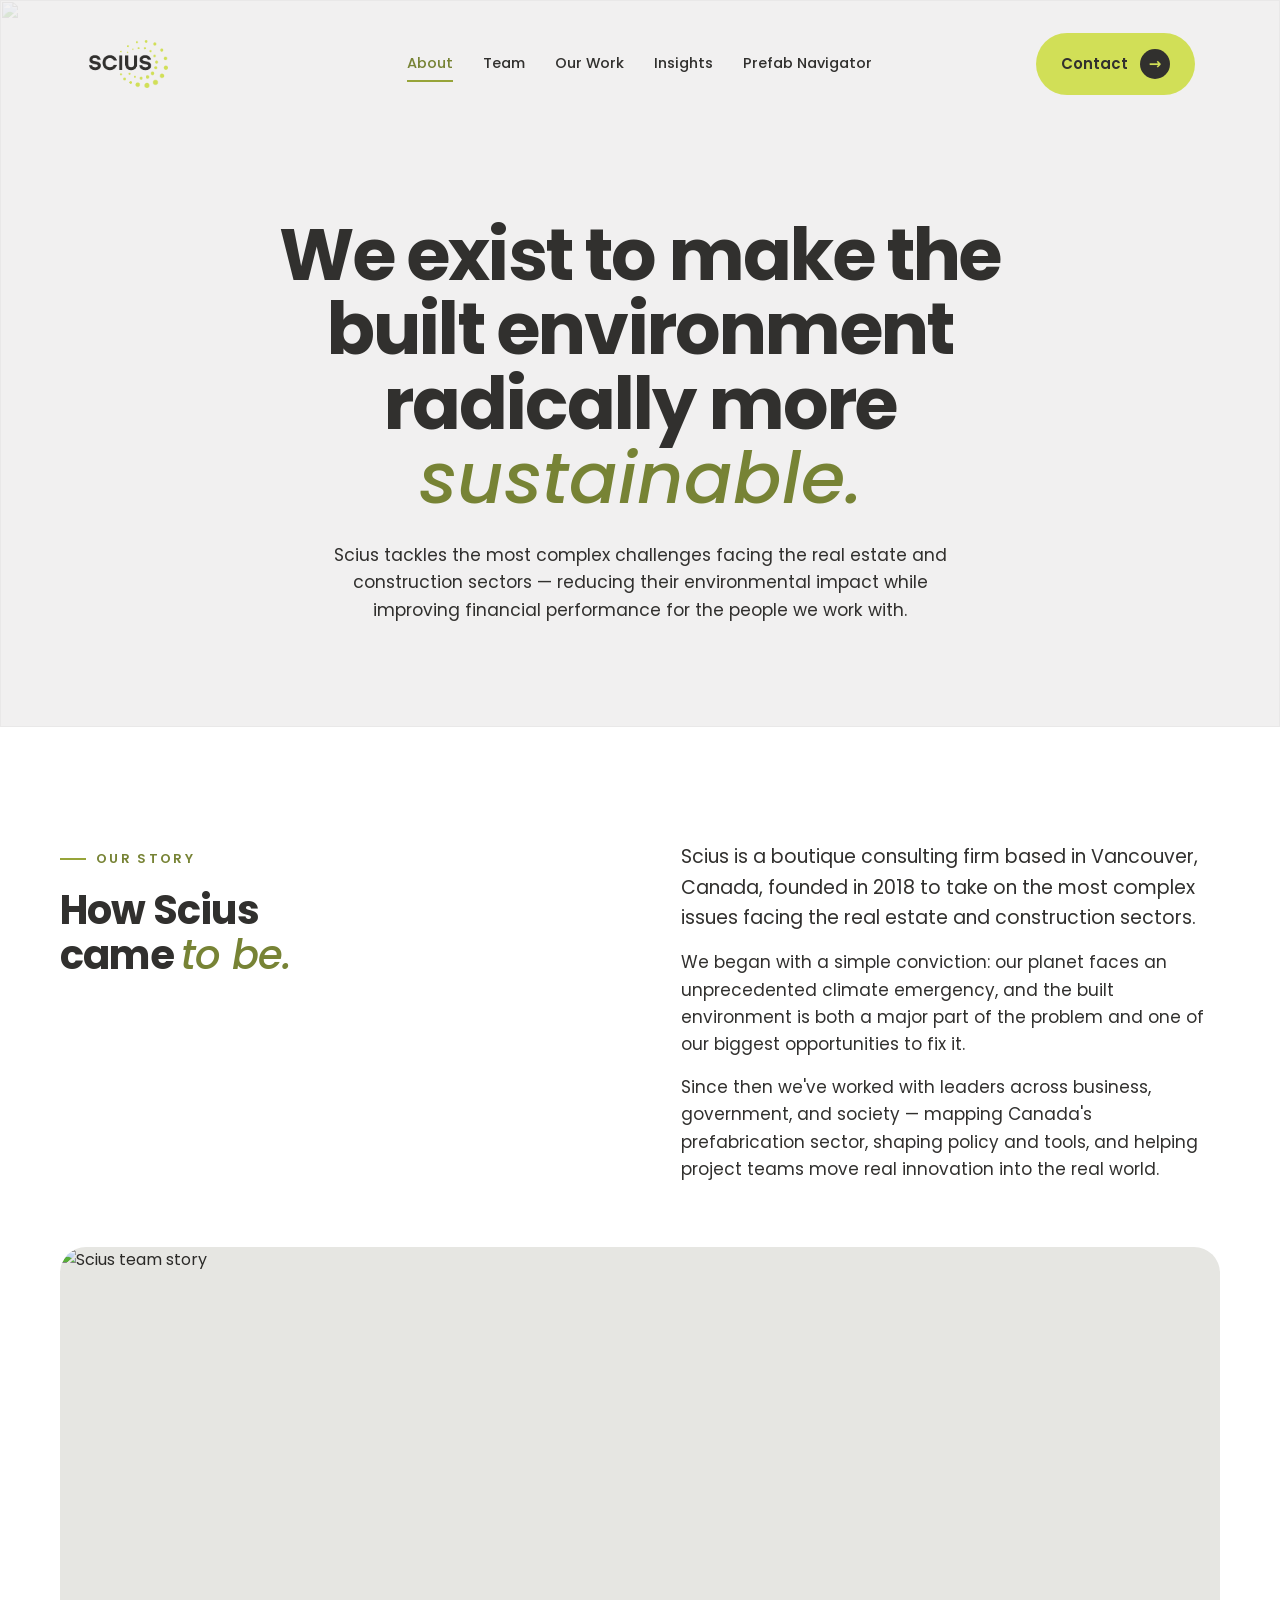
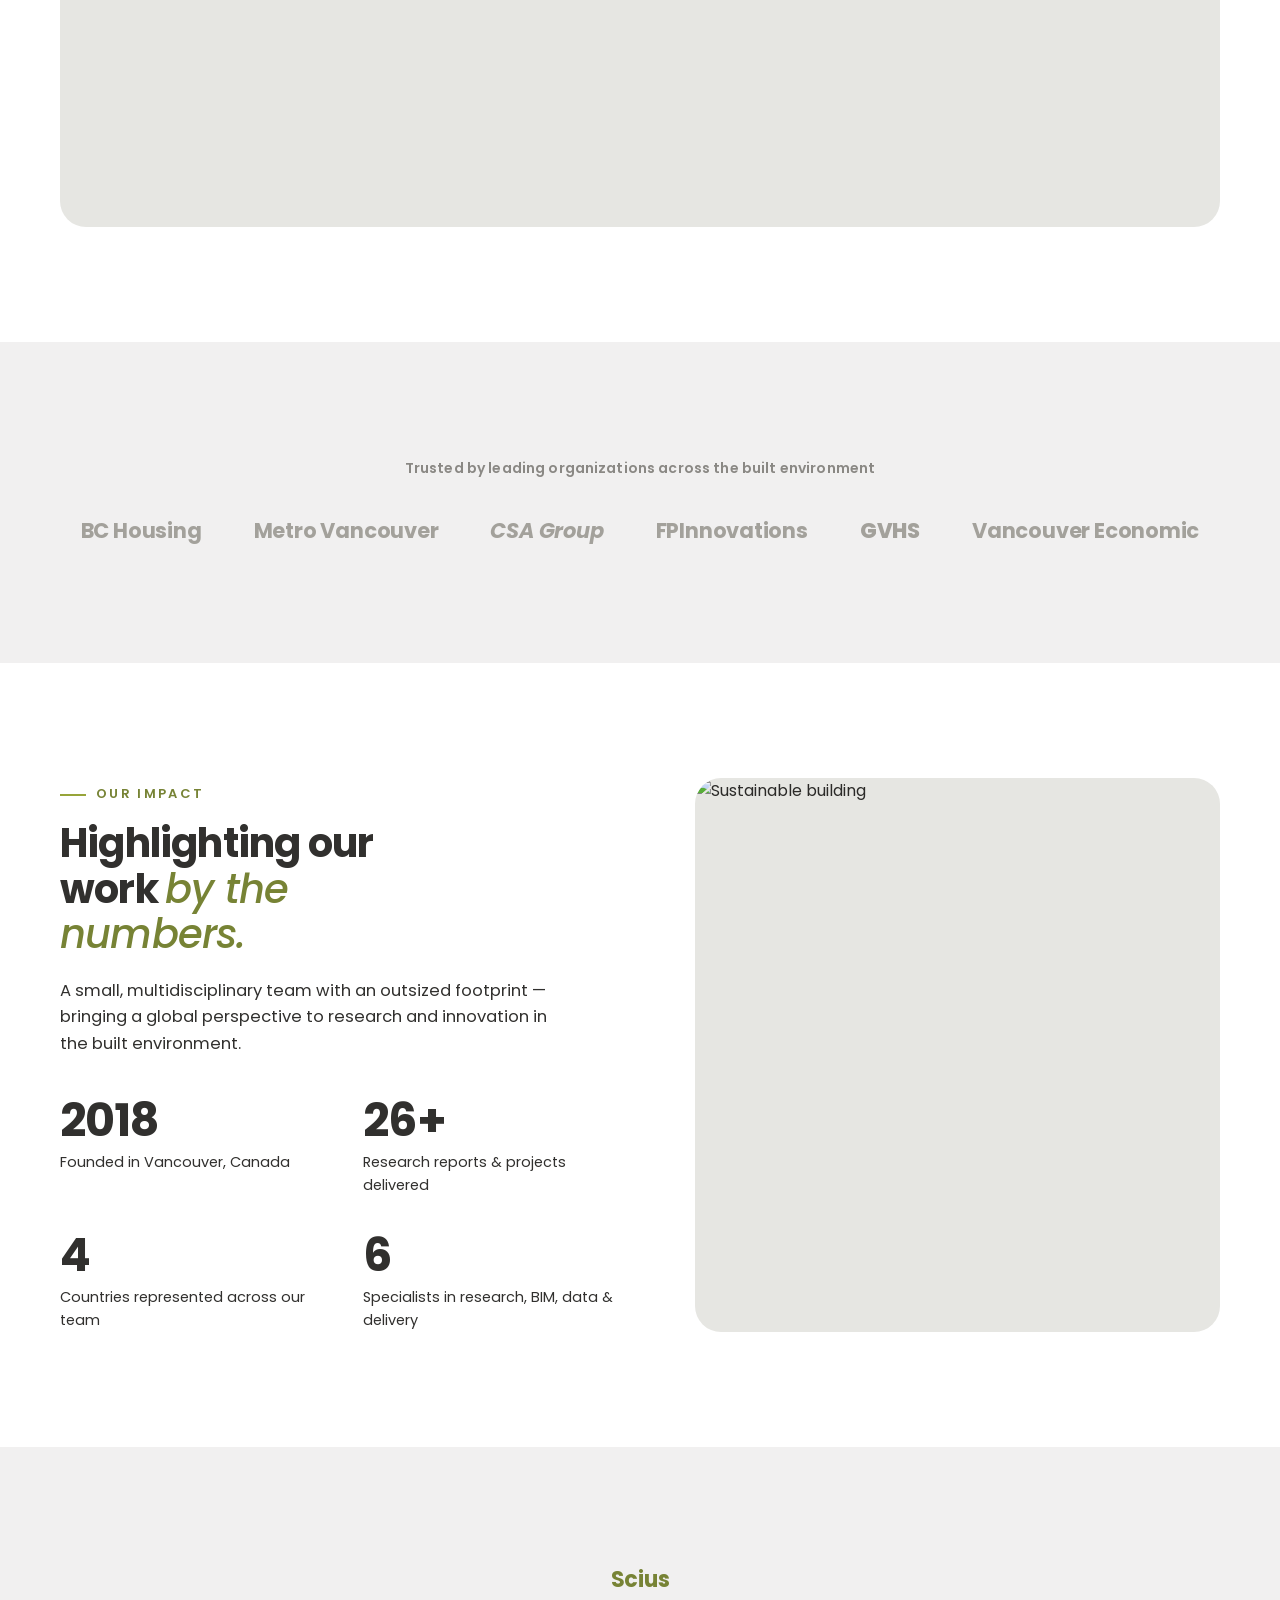
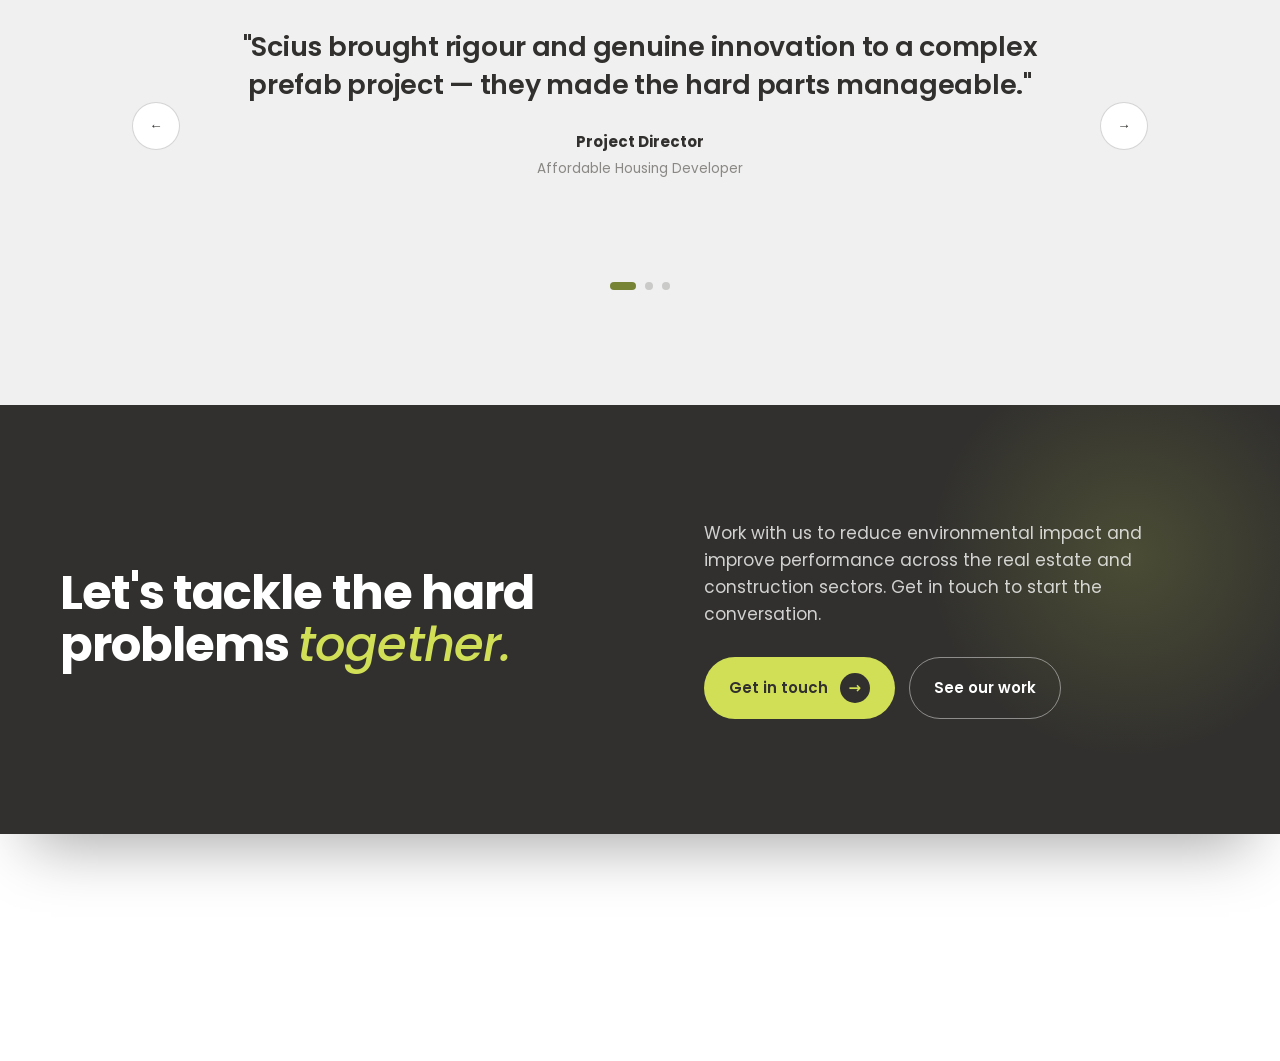
==== commit 1508e66b: "Move 'Made by Flipt Digital' inline with footer links, fix color for accessibility - Moved made-by t" ====
--- a/about.html
+++ b/about.html
@@ -192,8 +192,8 @@
           <a href="#">Privacy Policy</a>
           <a href="#">Terms of Service</a>
           <a href="#">Cookies Settings</a>
-        </div>
-        <div class="made-by">Made by <a href="https://fliptdigital.com/" target="_blank" rel="noopener">Flipt Digital</a></div>
+        <span class="made-by">Made by <a href="https://fliptdigital.com/" target="_blank" rel="noopener">Flipt Digital</a></span>
+        </div>
       </div>
     </div>
   </footer>
--- a/styles.css
+++ b/styles.css
@@ -478,13 +478,13 @@
 .footer-bottom {
   display: flex; align-items: center; justify-content: space-between; gap: 20px;
   padding: 22px 0 34px; border-top: 1px solid rgba(49,48,46,.12); flex-wrap: wrap;
-  font-size: 13.5px; color: #8a8884;
-}
-.footer-bottom .legal { display: flex; gap: 26px; flex-wrap: wrap; }
-.footer-bottom .legal a { color: #8a8884; transition: color .2s ease; }
+  font-size: 13.5px; color: var(--grey);
+}
+.footer-bottom .legal { display: flex; gap: 26px; flex-wrap: wrap; align-items: center; }
+.footer-bottom .legal a { color: var(--grey); transition: color .2s ease; }
 .footer-bottom .legal a:hover { color: var(--moss); }
-.footer-bottom .made-by { width: 100%; text-align: center; font-size: 12.5px; color: #a5a29e; margin-top: 4px; }
-.footer-bottom .made-by a { color: #a5a29e; transition: color .2s ease; }
+.footer-bottom .made-by { color: var(--grey); }
+.footer-bottom .made-by a { color: var(--grey); transition: color .2s ease; }
 .footer-bottom .made-by a:hover { color: var(--moss); }
 
 /* ---------- reveal ---------- */
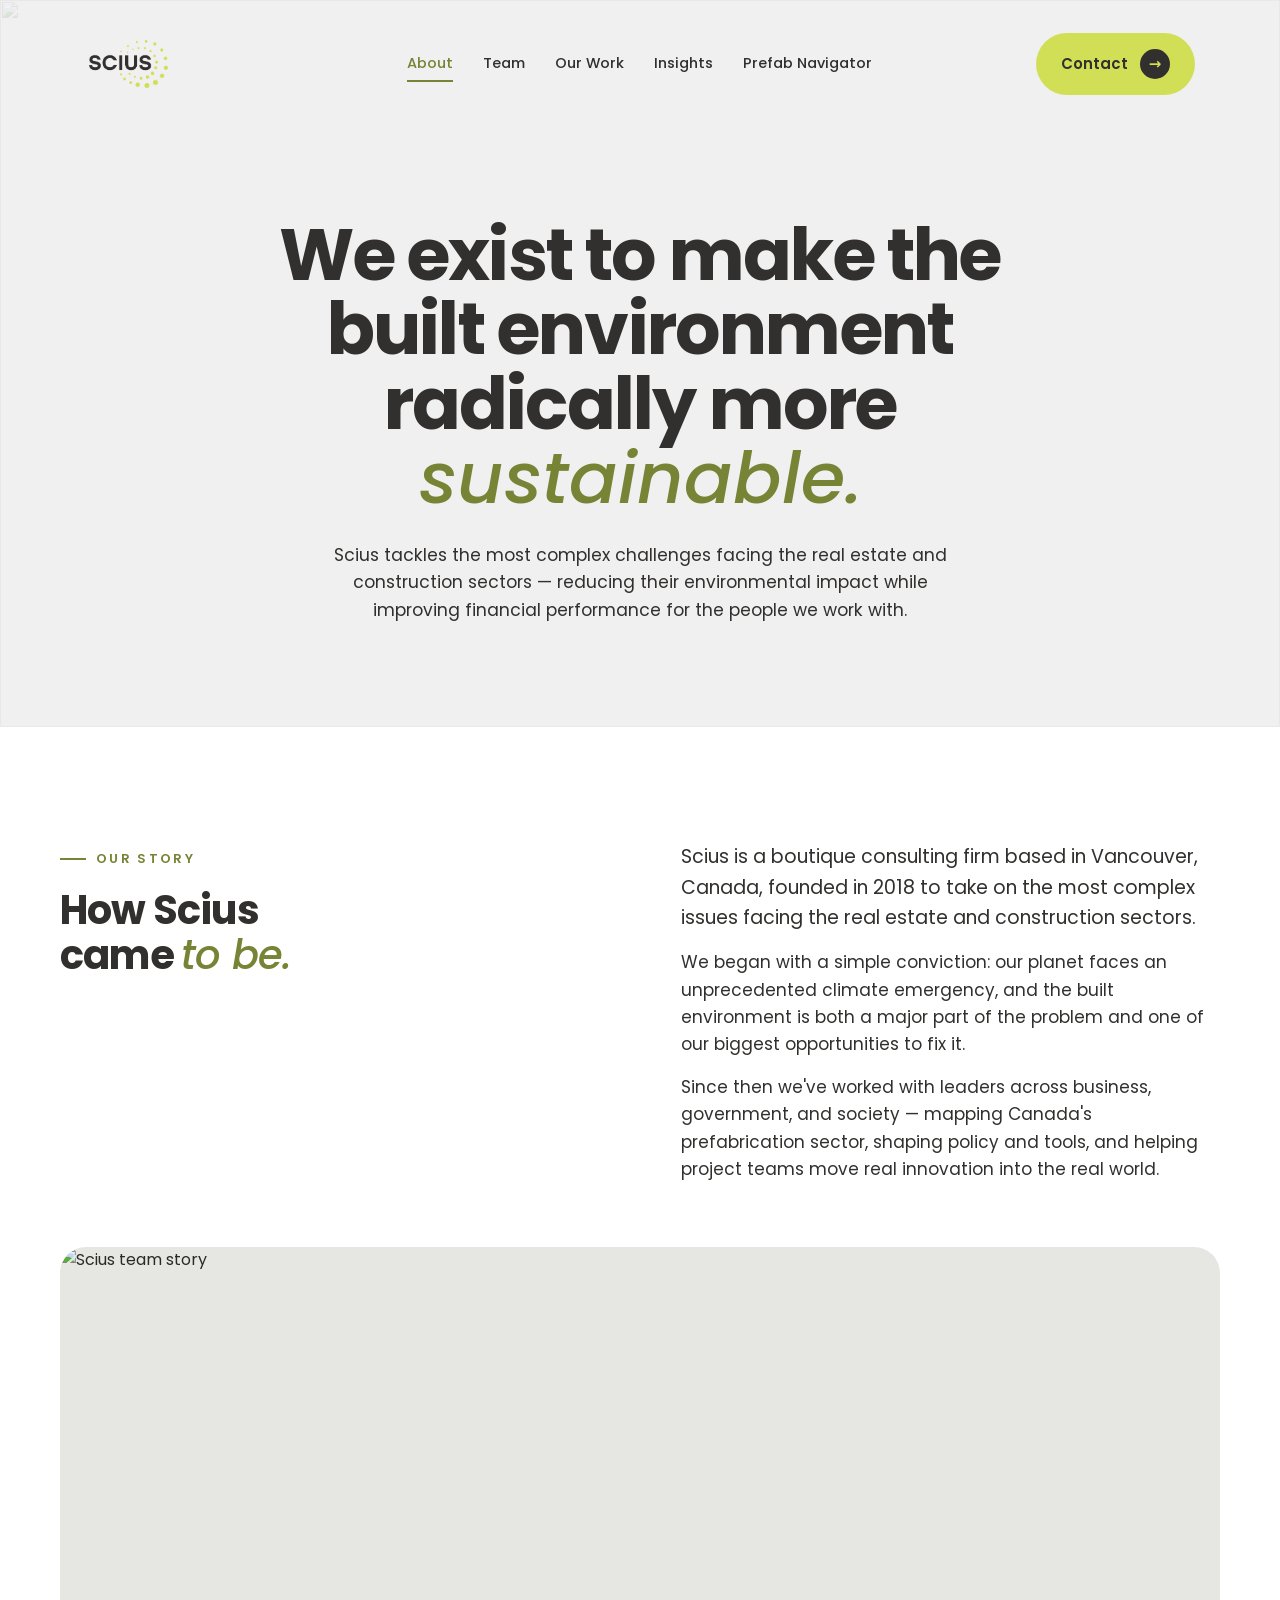
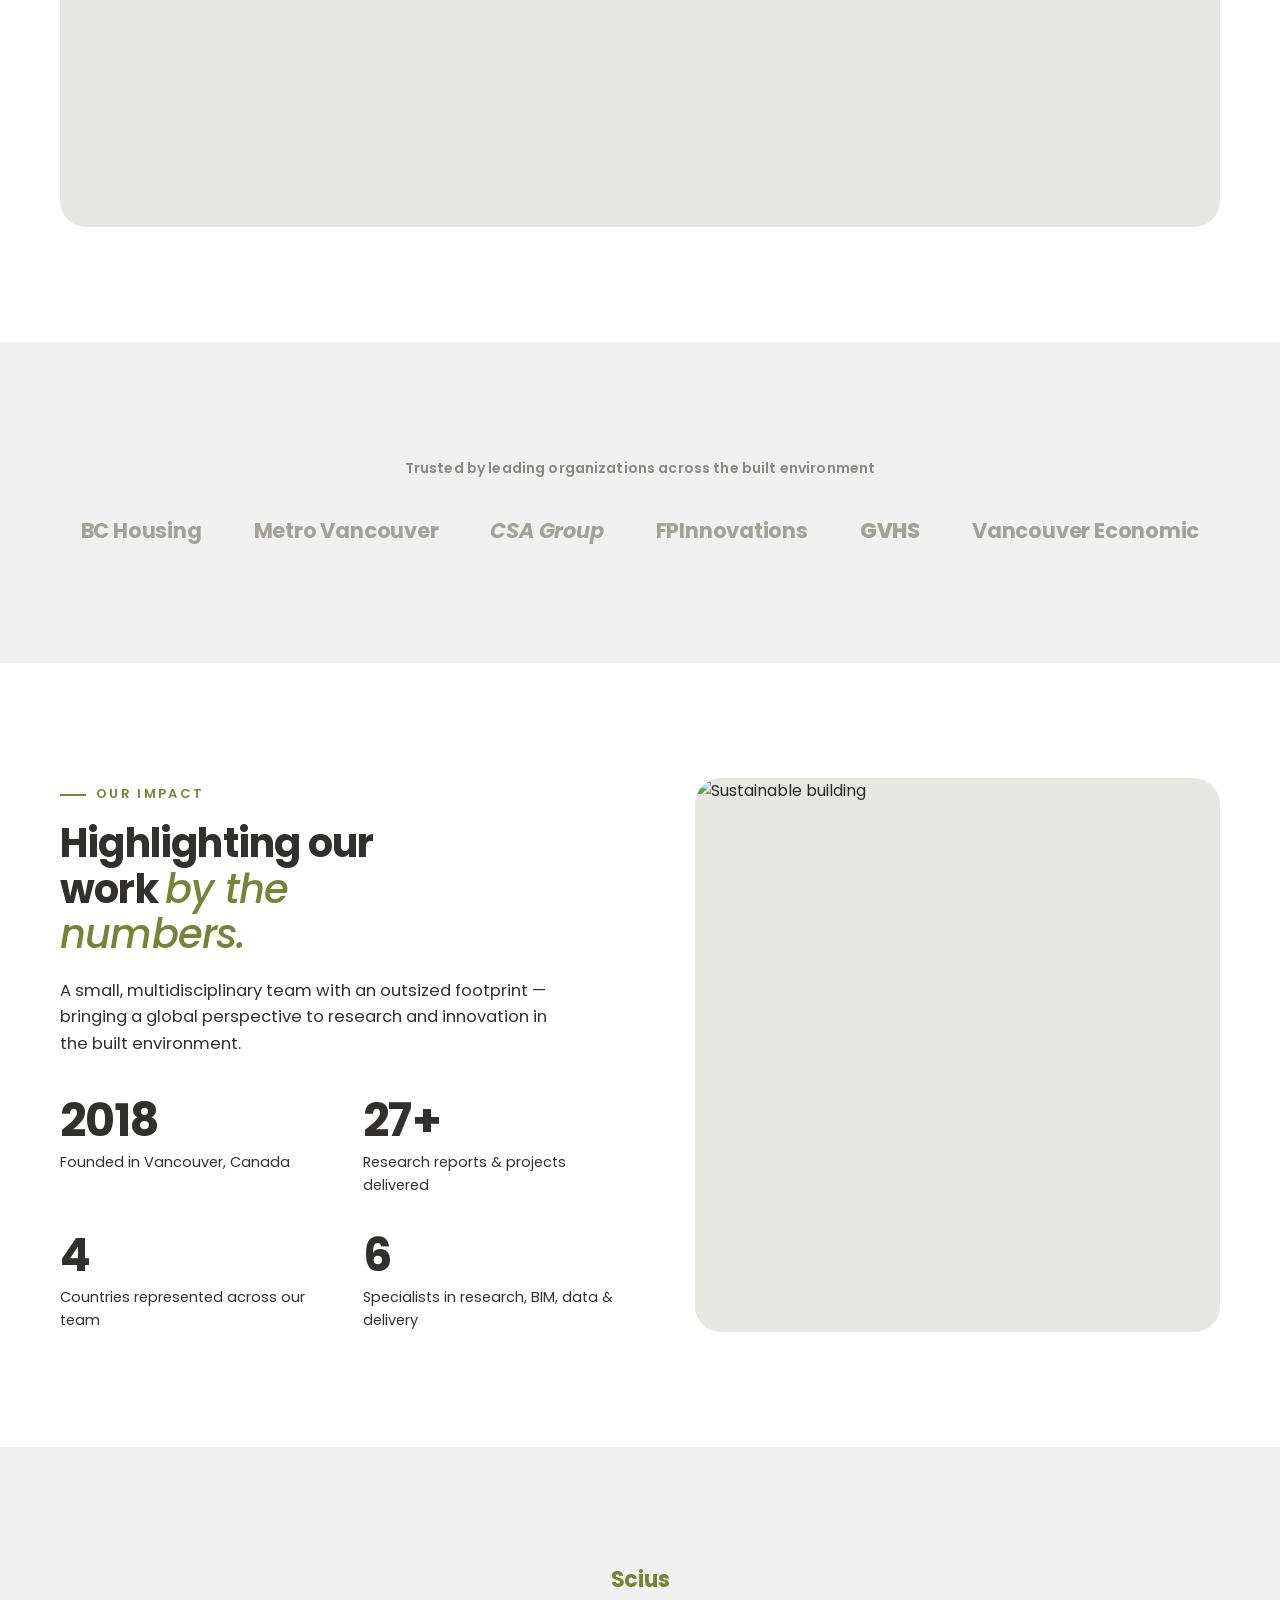
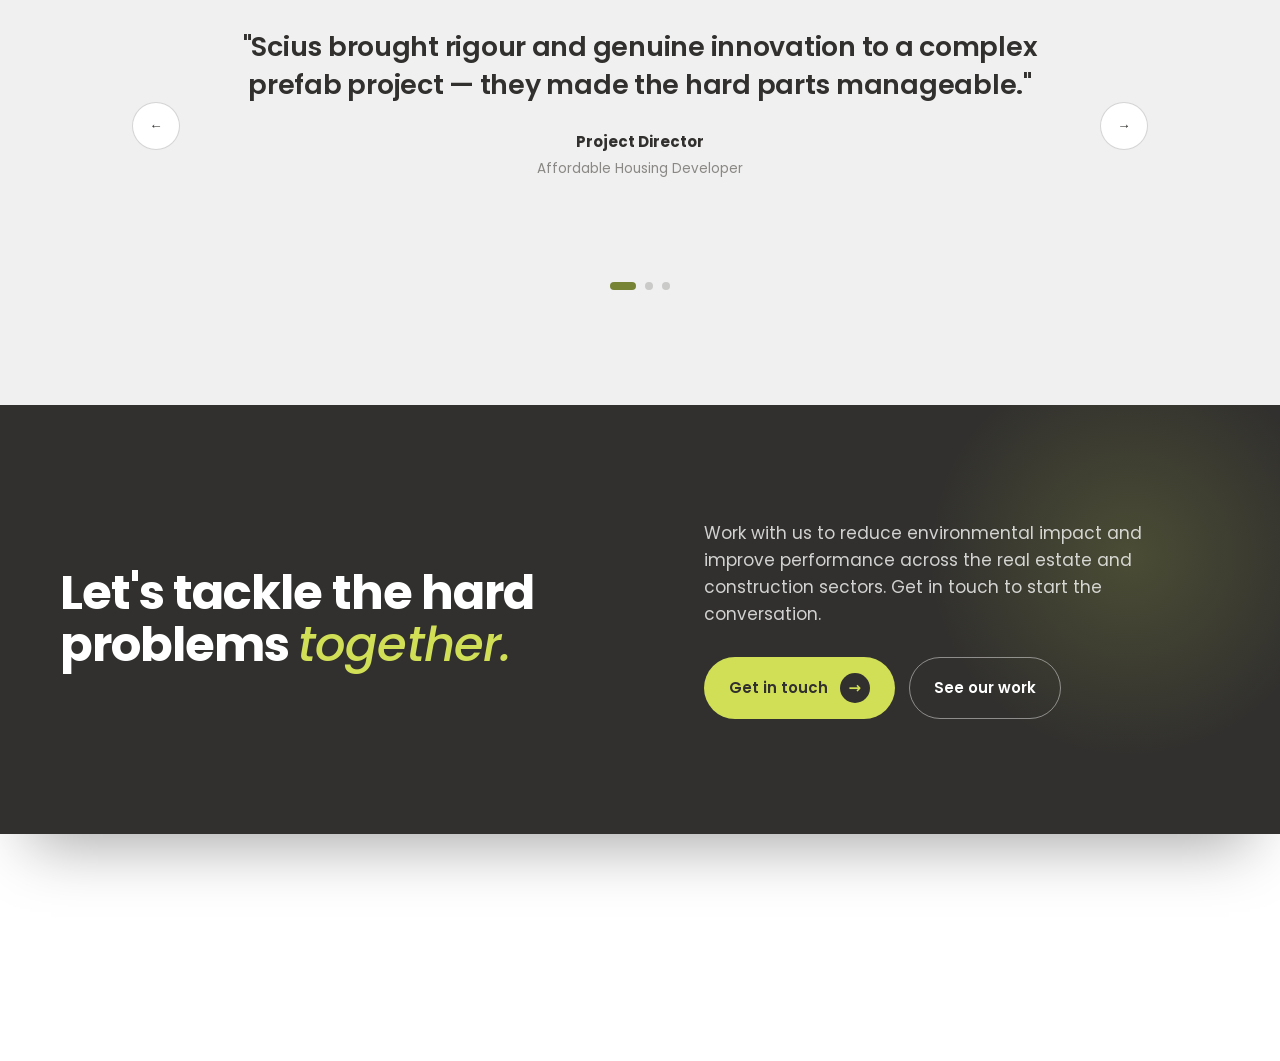
==== commit 7cae20c4: "Move 'Made by Flipt Digital' beside copyright text on all pages Co-Authored-By: Mastra Code (anthrop" ====
--- a/about.html
+++ b/about.html
@@ -187,12 +187,11 @@
         <a class="footer-social" href="https://www.linkedin.com/company/scius-advisory/" aria-label="LinkedIn">in</a>
       </div>
       <div class="footer-bottom">
-        <div>© 2026 Scius Advisory Inc. All rights reserved.</div>
+        <div>© 2026 Scius Advisory Inc. All rights reserved. <span class="made-by">Made by <a href="https://fliptdigital.com/" target="_blank" rel="noopener">Flipt Digital</a></span></div>
         <div class="legal">
           <a href="#">Privacy Policy</a>
           <a href="#">Terms of Service</a>
           <a href="#">Cookies Settings</a>
-        <span class="made-by">Made by <a href="https://fliptdigital.com/" target="_blank" rel="noopener">Flipt Digital</a></span>
         </div>
       </div>
     </div>
--- a/styles.css
+++ b/styles.css
@@ -62,7 +62,7 @@
 .eyebrow::before {
   content: "";
   width: 26px; height: 2px;
-  background: var(--fresh);
+  background: #778335;
   display: inline-block;
 }
 
@@ -146,7 +146,7 @@
 }
 .main-nav a::after {
   content: ""; position: absolute; left: 0; bottom: -6px;
-  width: 0; height: 2px; background: var(--fresh);
+  width: 0; height: 2px; background: #778335;
   transition: width .25s ease;
 }
 .main-nav a:hover::after, .main-nav a.active::after { width: 100%; }
@@ -250,7 +250,7 @@
 .hero-media .hero-photo { position: absolute; inset: 0; width: 100%; height: 100%; object-fit: cover; object-position: 50% 50%; }
 
 .hero-eyebrow { color: var(--moss); }
-.hero-eyebrow::before { background: var(--fresh); }
+.hero-eyebrow::before { background: #778335; }
 
 .hero h1 {
   font-size: clamp(36px, 4.4vw, 58px);
@@ -483,8 +483,8 @@
 .footer-bottom .legal { display: flex; gap: 26px; flex-wrap: wrap; align-items: center; }
 .footer-bottom .legal a { color: var(--grey); transition: color .2s ease; }
 .footer-bottom .legal a:hover { color: var(--moss); }
-.footer-bottom .made-by { color: var(--grey); }
-.footer-bottom .made-by a { color: var(--grey); transition: color .2s ease; }
+.footer-bottom .made-by { color: var(--grey); margin-left: 6px; }
+.footer-bottom .made-by a { color: var(--grey); text-decoration: underline; transition: color .2s ease; }
 .footer-bottom .made-by a:hover { color: var(--moss); }
 
 /* ---------- reveal ---------- */
@@ -1106,7 +1106,7 @@
   letter-spacing: -0.02em;
   margin-bottom: clamp(24px, 3vw, 40px);
   padding-bottom: 14px;
-  border-bottom: 2px solid var(--moss);
+  border-bottom: 2px solid #778335;
   display: inline-block;
 }
 
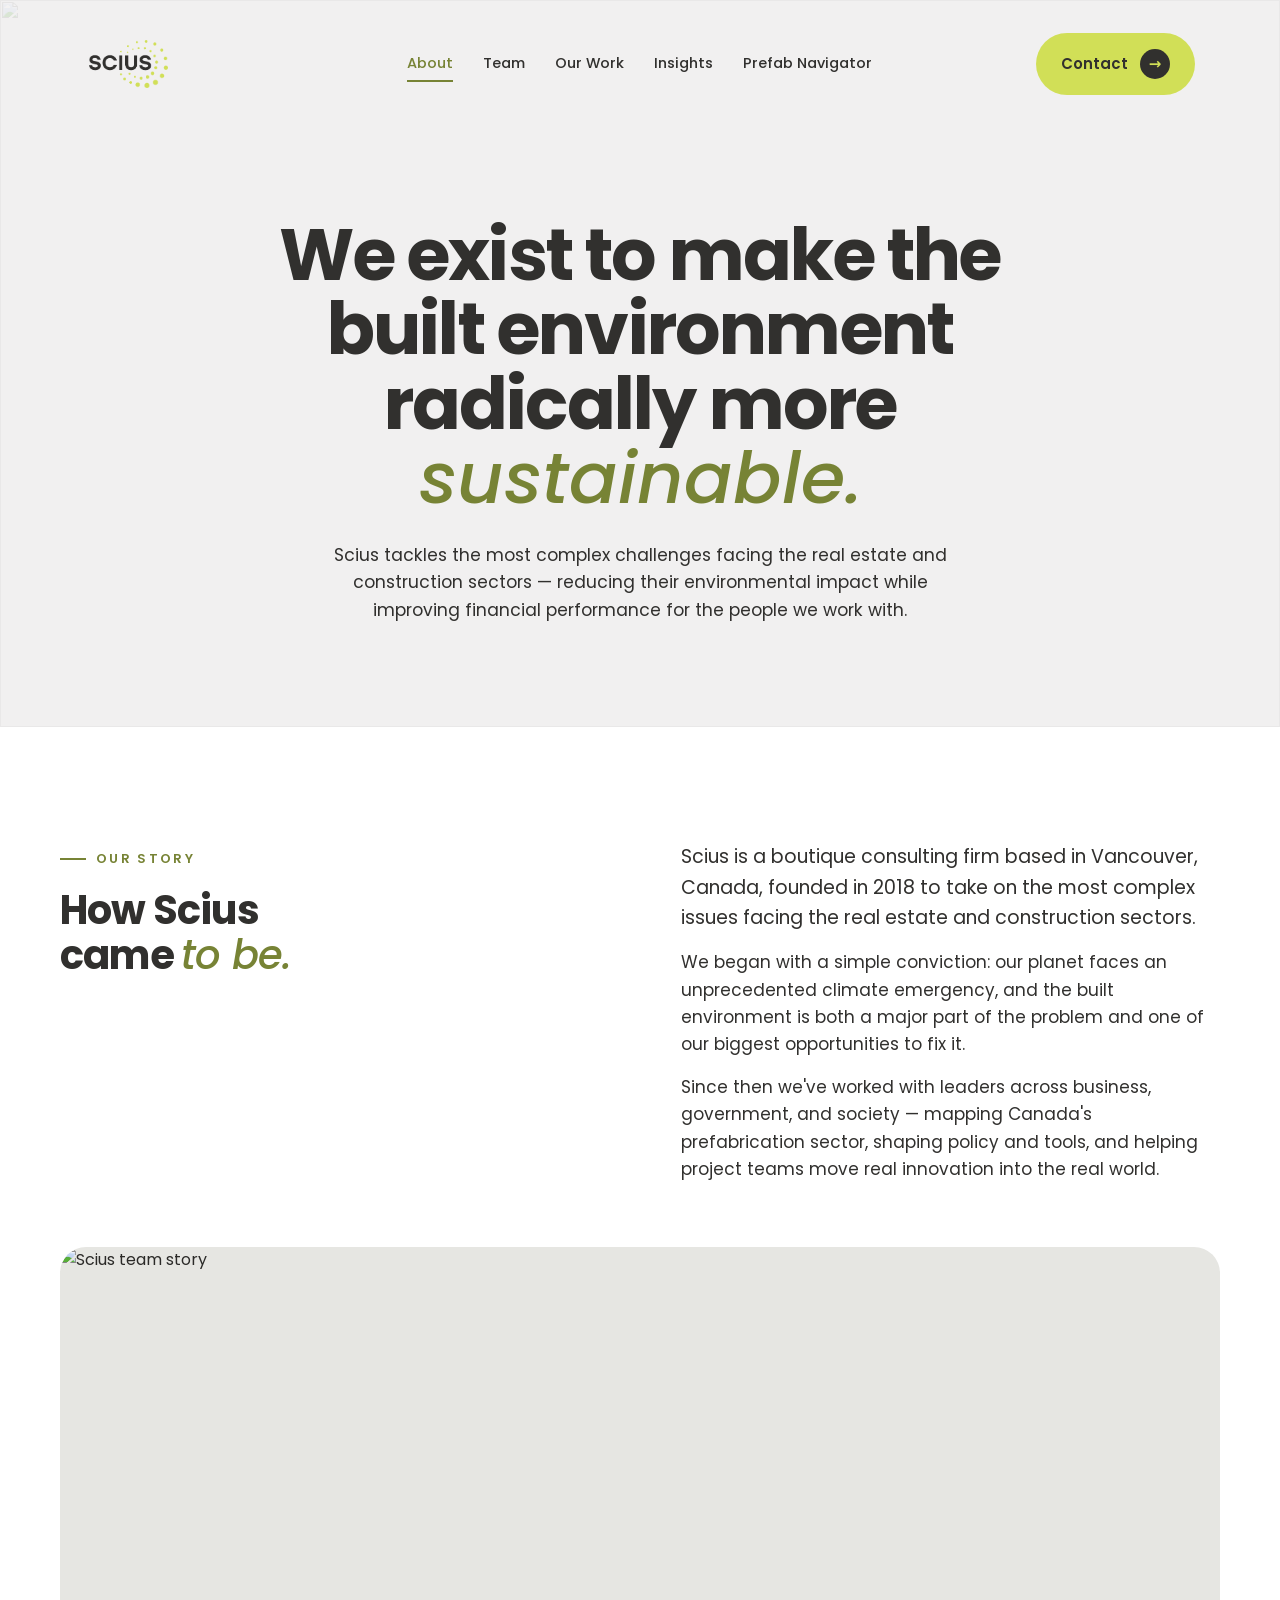
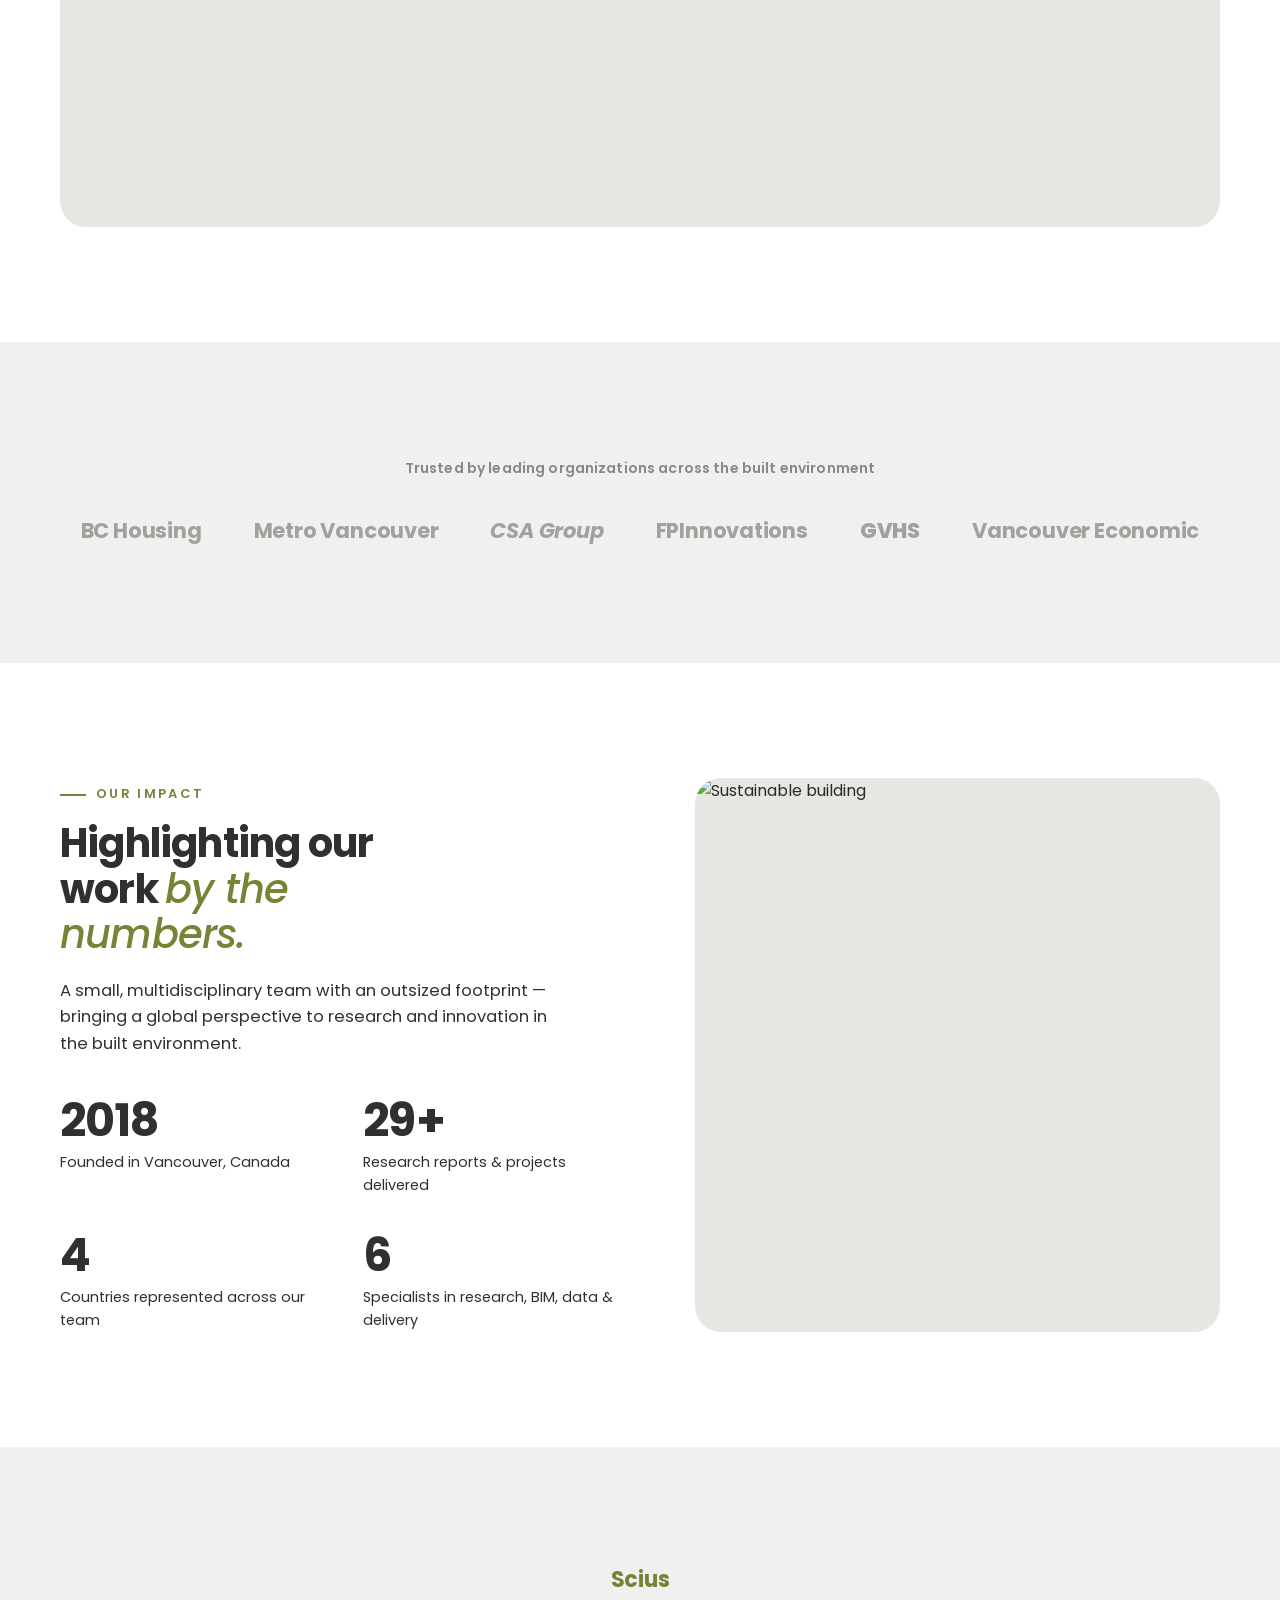
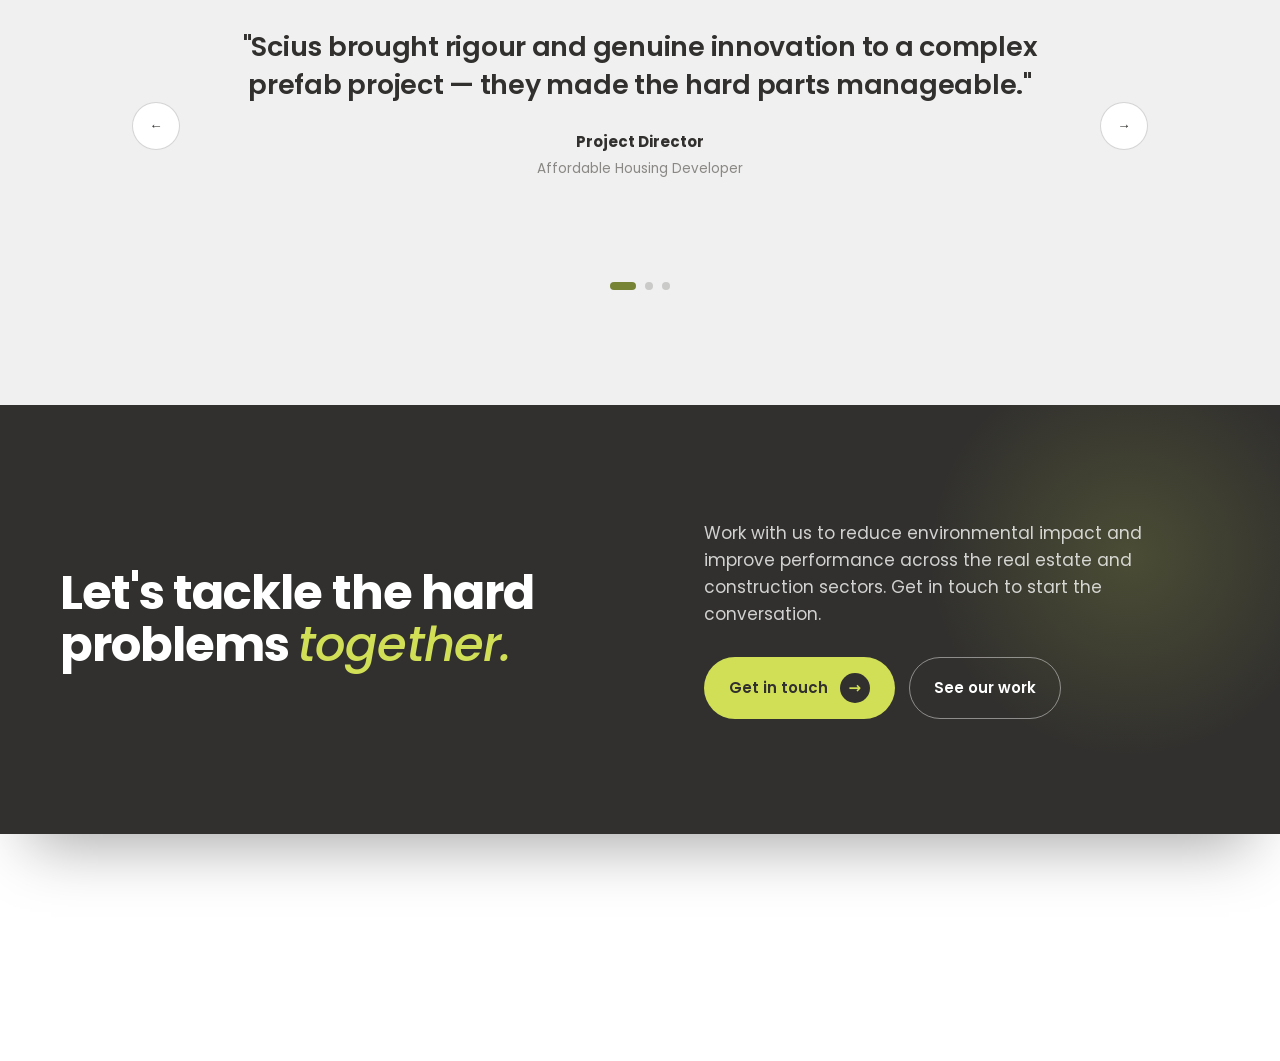
==== commit 783e9424: "Remove Contact link from mobile nav, keep Get in Touch button Co-Authored-By: Mastra Code (anthropic" ====
--- a/about.html
+++ b/about.html
@@ -46,7 +46,6 @@
         <a href="work.html">Our Work</a>
         <a href="insights.html">Insights</a>
         <a href="index.html#prefab">Prefab Navigator</a>
-        <a href="contact.html">Contact</a>
       </nav>
       <div class="mobile-nav-cta">
         <a href="contact.html" class="btn btn-lime">Get in touch<span class="arrow">→</span></a>
--- a/styles.css
+++ b/styles.css
@@ -168,29 +168,29 @@
   pointer-events: auto;
 }
 .mobile-nav-backdrop {
+  display: none;
+}
+.mobile-nav-panel {
   position: absolute;
   inset: 0;
-  background: rgba(28,27,25,.45);
-  opacity: 0;
-  transition: opacity .35s ease;
-}
-.mobile-nav.open .mobile-nav-backdrop { opacity: 1; }
-.mobile-nav-panel {
-  position: absolute;
-  top: 0; right: 0; bottom: 0;
-  width: min(340px, 85vw);
+  width: 100%;
+  height: 100%;
   background: var(--white);
   padding: 28px;
   display: flex;
   flex-direction: column;
-  gap: 8px;
-  transform: translateX(100%);
-  transition: transform .35s cubic-bezier(.4,0,.2,1);
+  justify-content: center;
+  align-items: center;
+  gap: 0;
+  opacity: 0;
+  transform: scale(1.02);
+  transition: opacity .35s ease, transform .35s ease;
   overflow-y: auto;
 }
-.mobile-nav.open .mobile-nav-panel { transform: translateX(0); }
+.mobile-nav.open .mobile-nav-panel { opacity: 1; transform: scale(1); }
 .mobile-nav-close {
-  align-self: flex-end;
+  position: absolute;
+  top: 28px; right: 28px;
   width: 44px; height: 44px;
   border-radius: 50%;
   border: 1.5px solid rgba(49,48,46,.15);
@@ -201,31 +201,32 @@
   display: grid;
   place-items: center;
   transition: background .25s ease;
-  margin-bottom: 12px;
 }
 .mobile-nav-close:hover { background: var(--offwhite); }
 .mobile-nav-links {
   display: flex;
   flex-direction: column;
+  align-items: center;
   gap: 0;
 }
 .mobile-nav-links a {
   display: block;
-  padding: 16px 4px;
-  font-size: 18px;
-  font-weight: 600;
+  padding: 18px 12px;
+  font-size: clamp(24px, 5vw, 32px);
+  font-weight: 700;
   color: var(--charcoal);
-  border-bottom: 1px solid rgba(49,48,46,.08);
-  transition: color .25s ease, padding-left .25s ease;
-}
-.mobile-nav-links a:first-child { border-top: 1px solid rgba(49,48,46,.08); }
-.mobile-nav-links a:hover { color: var(--moss); padding-left: 8px; }
+  text-align: center;
+  border-bottom: none;
+  transition: color .25s ease;
+}
+.mobile-nav-links a:first-child { border-top: none; }
+.mobile-nav-links a:hover { color: var(--moss); }
 .mobile-nav-links a.active { color: var(--moss); }
 .mobile-nav-cta {
-  margin-top: auto;
-  padding-top: 24px;
-}
-.mobile-nav-cta .btn { width: 100%; justify-content: center; }
+  margin-top: 32px;
+  padding-top: 0;
+}
+.mobile-nav-cta .btn { justify-content: center; }
 
 /* ---------- Hero ---------- */
 /* Subtle placeholder treatment so empty image slots read as image zones */
@@ -511,7 +512,7 @@
 }
 @media (max-width: 760px) {
   :root { --gutter: 22px; }
-  .main-nav, .header-cta .btn span.lbl { display: none; }
+  .main-nav, .header-cta .btn { display: none; }
   .nav-toggle {
     display: inline-flex; align-items: center; justify-content: center;
     width: 46px; height: 46px; border-radius: 50%; border: 1.5px solid rgba(49,48,46,.25);
@@ -880,34 +881,35 @@
 .contact-img {
   border-radius: var(--radius-lg); overflow: hidden;
 }
-.contact-img img {
+.contact-slideshow {
+  position: relative; aspect-ratio: 4/3;
+}
+.contact-slideshow .slide {
+  position: absolute; inset: 0;
   width: 100%; height: 100%; object-fit: cover; display: block;
-  aspect-ratio: 4/3;
+  opacity: 0; transition: opacity 1.2s ease;
+}
+.contact-slideshow .slide.active {
+  opacity: 1;
 }
 .contact-details {
   display: grid; grid-template-columns: 1fr 1fr;
   gap: 0;
 }
 .contact-card {
-  padding: clamp(20px, 3vw, 32px) 0;
+  padding: clamp(24px, 3.5vw, 40px) 0;
   border-bottom: 1px solid rgba(0,0,0,0.08);
+  display: flex; flex-direction: column; gap: 10px;
 }
 .contact-card:nth-child(odd) { padding-right: clamp(16px, 3vw, 32px); }
 .contact-card:nth-child(even) { padding-left: clamp(16px, 3vw, 32px); }
-.contact-card h3 {
-  font-size: 15px; font-weight: 700; color: var(--charcoal);
-  margin-bottom: 8px;
-}
-.contact-card p {
-  font-size: 14px; line-height: 1.6; color: var(--grey);
-  margin-bottom: 6px;
-}
+.contact-card .eyebrow { margin-bottom: 0; }
 .contact-card a,
-.contact-card span {
-  font-size: 14px; font-weight: 500; color: var(--moss);
-  text-decoration: none; transition: color .3s ease;
-}
-.contact-card a:hover { color: var(--charcoal); }
+.contact-card .contact-value {
+  font-size: clamp(16px, 1.6vw, 20px); font-weight: 600; color: var(--charcoal);
+  text-decoration: none; transition: color .3s ease; line-height: 1.3;
+}
+.contact-card a:hover { color: var(--moss); }
 
 
 
@@ -929,7 +931,7 @@
 }
 .faq-intro p {
   font-size: clamp(14px, 1.4vw, 16px); line-height: 1.7;
-  color: rgba(255,255,255,0.65); margin-bottom: clamp(24px, 3vw, 36px);
+  color: #ffffff; margin-bottom: clamp(24px, 3vw, 36px);
 }
 .btn-outline-dark {
   display: inline-flex; align-items: center; gap: 8px;
@@ -962,7 +964,7 @@
 .faq-item.open .faq-answer { max-height: 300px; padding-bottom: clamp(16px, 2vw, 24px); }
 .faq-answer p {
   font-size: 14px; line-height: 1.7;
-  color: rgba(255,255,255,0.6);
+  color: #ffffff;
 }
 
 /* Contact responsive */
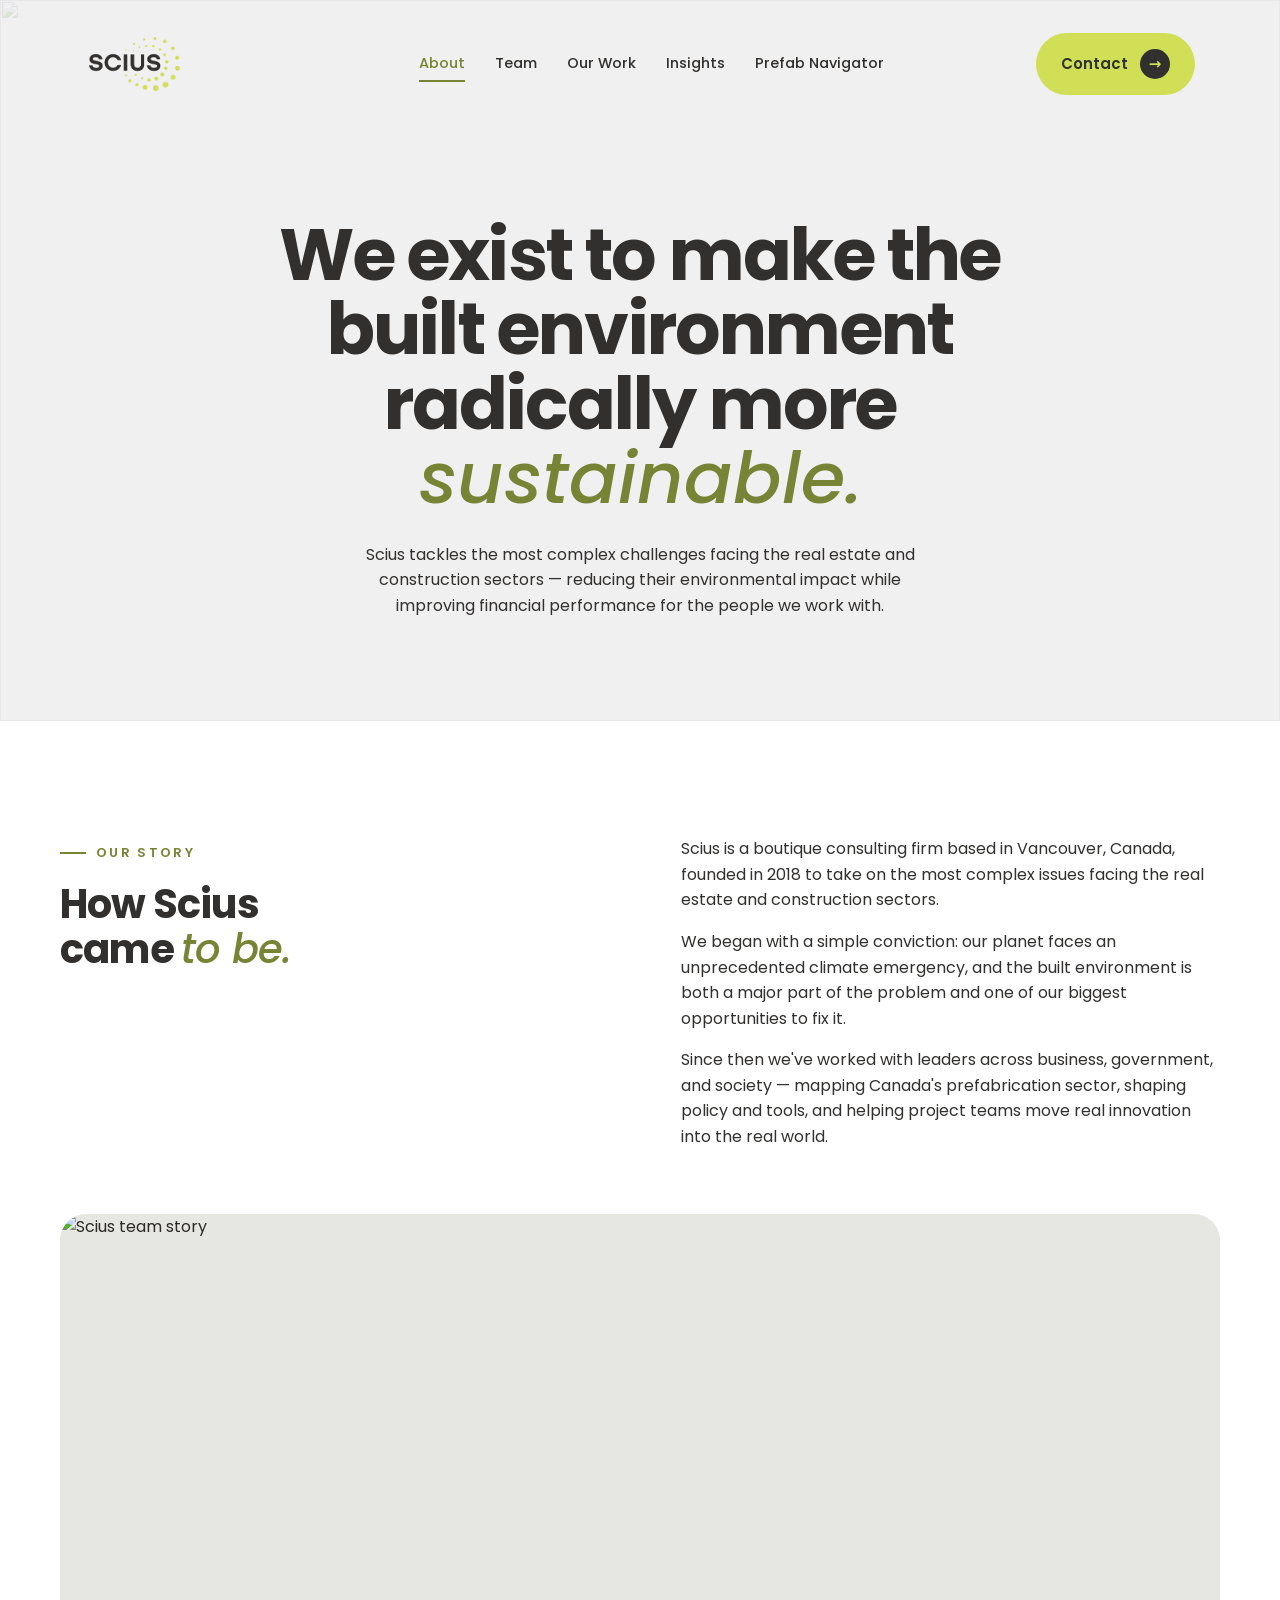
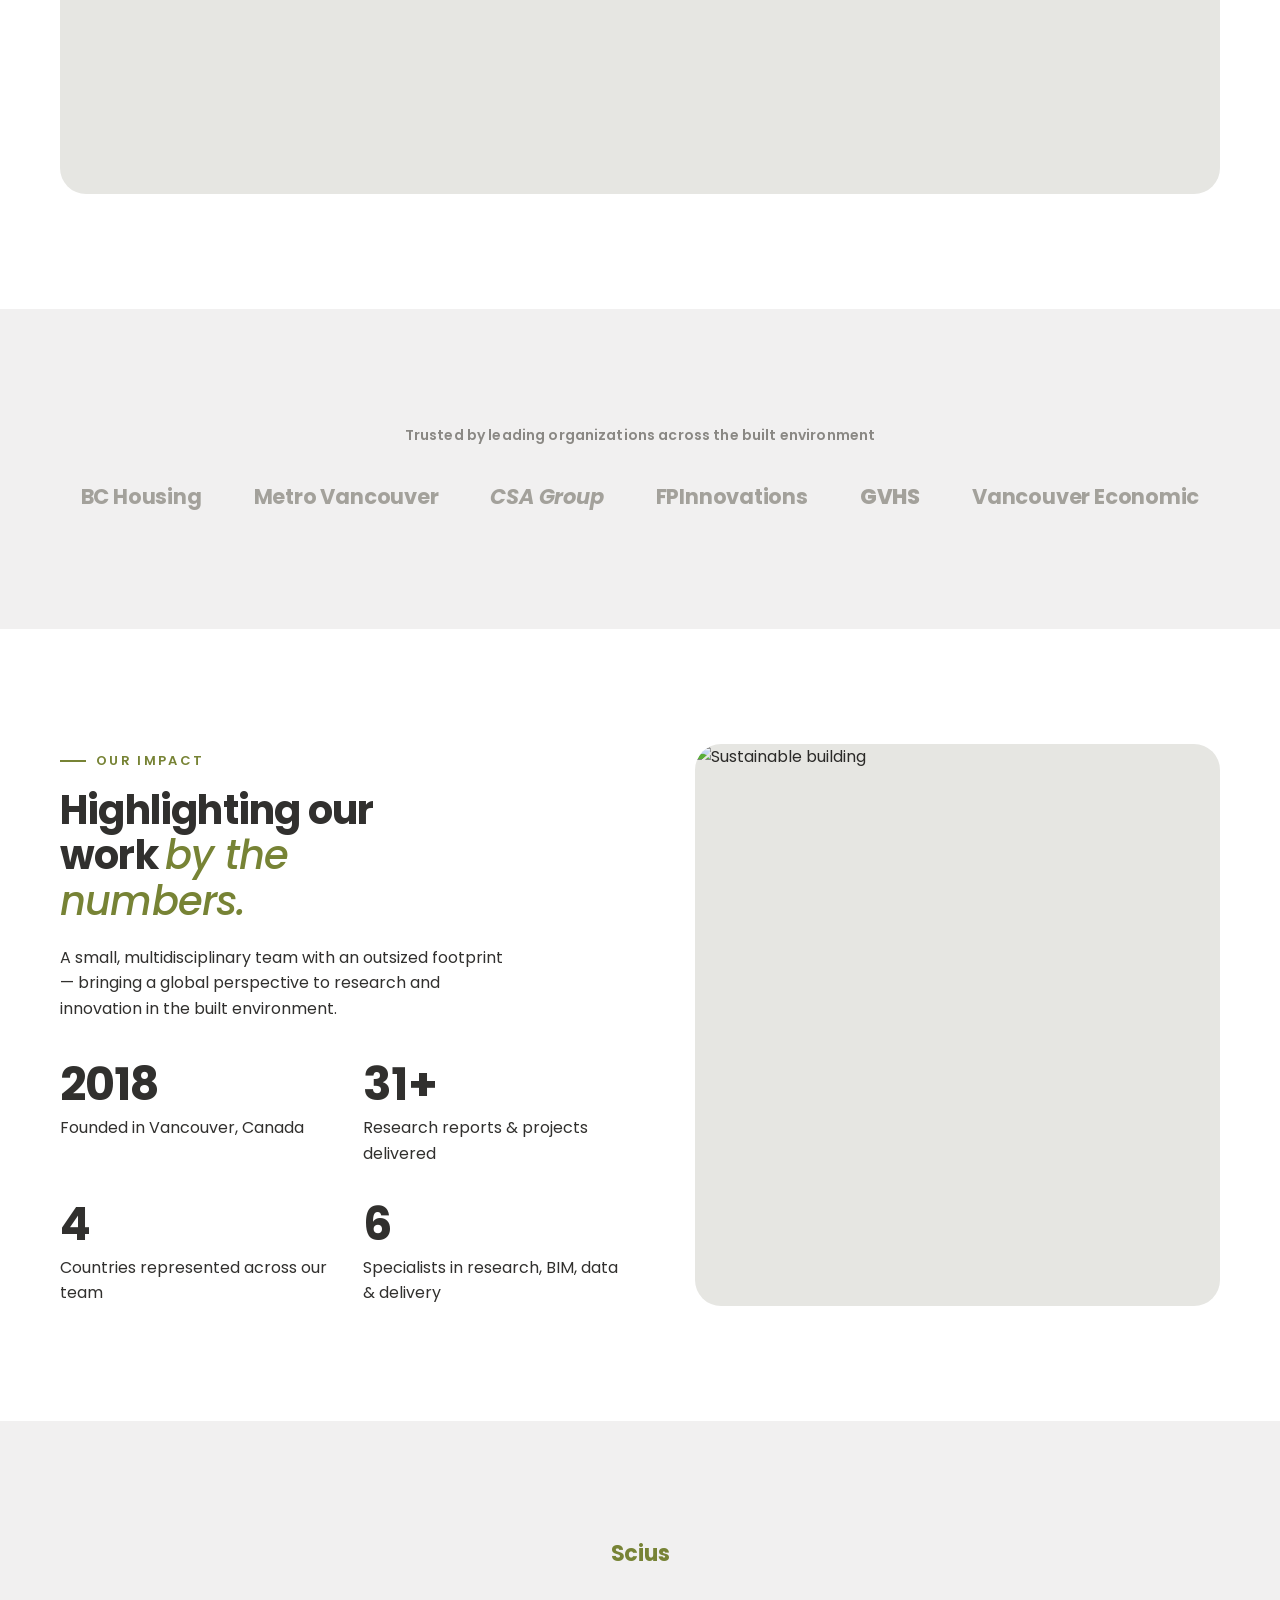
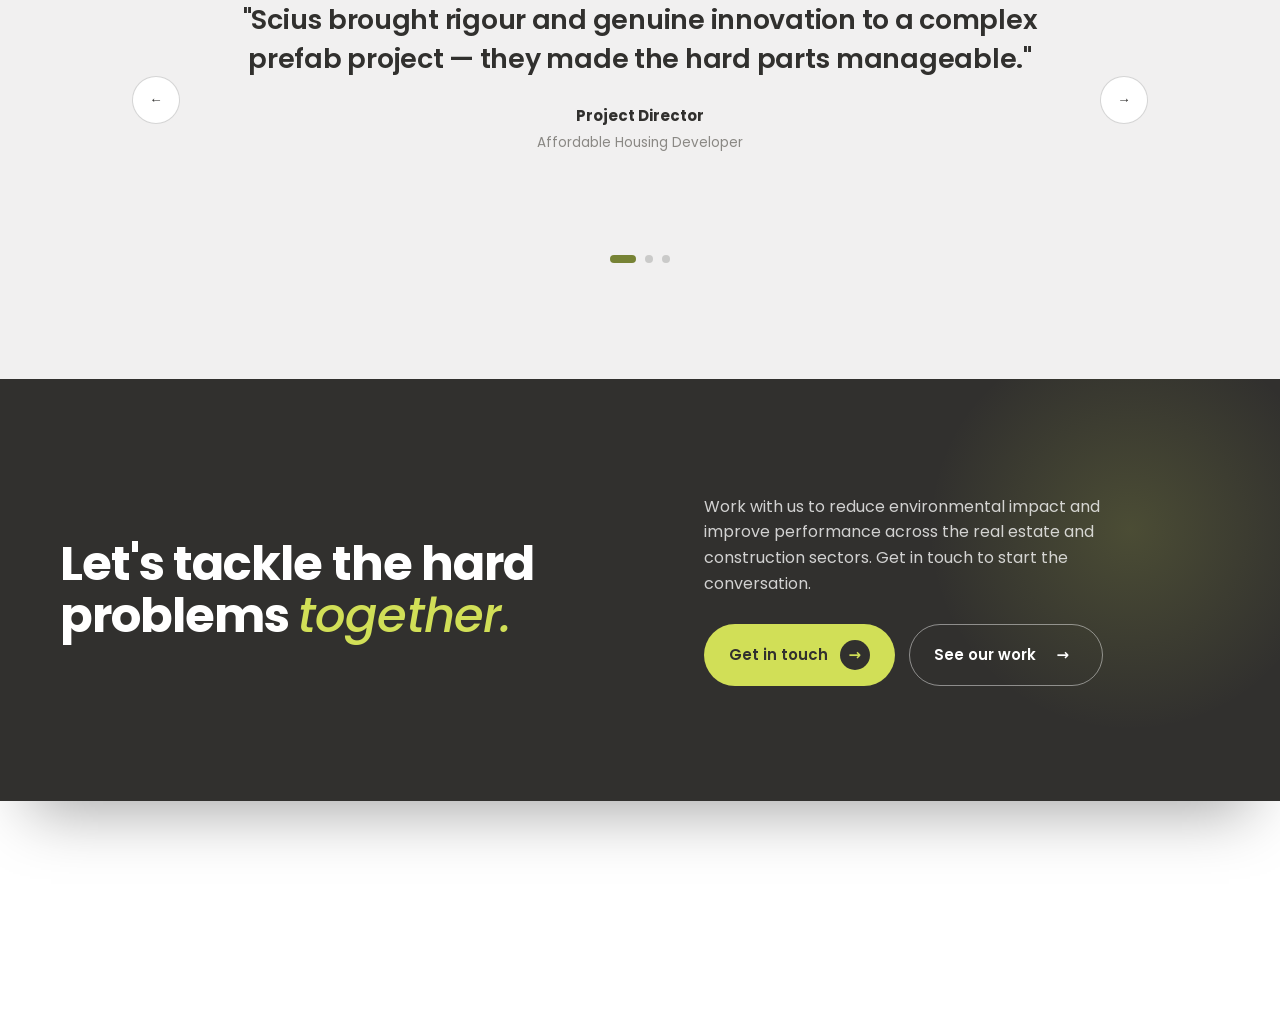
==== commit bd0cb916: "Add arrow to CTA ghost buttons on about and team pages Co-Authored-By: Mastra Code (anthropic/claude" ====
--- a/about.html
+++ b/about.html
@@ -160,7 +160,7 @@
           <p>Work with us to reduce environmental impact and improve performance across the real estate and construction sectors. Get in touch to start the conversation.</p>
           <div class="cta-actions">
             <a href="mailto:hello@scius.ca" class="btn btn-lime">Get in touch<span class="arrow">→</span></a>
-            <a href="work.html" class="btn btn-ghost">See our work</a>
+            <a href="work.html" class="btn btn-ghost">See our work<span class="arrow">→</span></a>
           </div>
         </div>
       </div>
--- a/styles.css
+++ b/styles.css
@@ -131,7 +131,7 @@
   box-shadow: 0 10px 30px -18px rgba(0,0,0,.3);
 }
 
-.logo { position: relative; height: 48px; width: 154px; flex: none; }
+.logo { position: relative; height: 55px; width: 177px; flex: none; }
 .logo img { position: absolute; inset: 0; height: 100%; width: auto; object-fit: contain; transition: opacity .3s ease; }
 .logo .logo-light { opacity: 0; }
 .logo .logo-dark { opacity: 1; }
@@ -266,7 +266,7 @@
 
 .hero p.lede {
   margin-top: 24px;
-  font-size: clamp(16px, 1.3vw, 19px);
+  font-size: 16px;
   color: var(--grey);
   max-width: 46ch;
   line-height: 1.6;
@@ -282,7 +282,7 @@
   font-weight: 700; letter-spacing: -0.02em; line-height: 1; color: var(--white);
 }
 .stats-row .num span { color: var(--lime); }
-.stats-row .lbl { margin-top: 14px; font-size: 14.5px; color: rgba(255,255,255,.66); max-width: 22ch; line-height: 1.45; }
+.stats-row .lbl { margin-top: 14px; font-size: 16px; color: rgba(255,255,255,.66); max-width: 22ch; line-height: 1.45; }
 
 /* ---------- Section scaffold ---------- */
 section { position: relative; }
@@ -309,8 +309,8 @@
   gap: 60px;
   align-items: end;
 }
-.about-head .lead-col p { font-size: 17px; color: var(--grey); margin-bottom: 18px; }
-.about-head .lead-col p:first-child { font-size: 19px; color: var(--charcoal); }
+.about-head .lead-col p { font-size: 16px; color: var(--grey); margin-bottom: 18px; }
+.about-head .lead-col p:first-child { font-size: 16px; color: var(--charcoal); }
 
 .prefab-grid {
   margin-top: 56px;
@@ -383,7 +383,7 @@
 .service:last-child { border-bottom: 1px solid rgba(49,48,46,.14); }
 .service .idx { font-size: 13px; color: var(--grey); font-weight: 600; font-variant-numeric: tabular-nums; }
 .service h3 { font-size: 24px; font-weight: 600; color: var(--charcoal); letter-spacing: -0.01em; }
-.service p { font-size: 14.5px; color: var(--grey); margin-top: 5px; max-width: 50ch; }
+.service p { font-size: 16px; color: var(--grey); margin-top: 5px; max-width: 50ch; }
 .service .svc-arrow {
   width: 46px; height: 46px; border-radius: 50%;
   border: 1.5px solid rgba(49,48,46,.2);
@@ -401,7 +401,7 @@
   margin-top: 16px;
 }
 .wm-badge .t { font-weight: 600; color: var(--charcoal); font-size: 24px; letter-spacing: -0.01em; }
-.wm-badge .s { font-size: 14.5px; color: var(--grey); margin-top: 5px; }
+.wm-badge .s { font-size: 16px; color: var(--grey); margin-top: 5px; }
 
 /* ---------- Latest work ---------- */
 .work-head { display: flex; align-items: flex-end; justify-content: space-between; gap: 30px; margin-bottom: 44px; }
@@ -436,7 +436,7 @@
 .cta-inner { display: grid; grid-template-columns: 1.15fr 1fr; gap: 50px; align-items: center; position: relative; z-index: 2; }
 .cta-section h2 { font-size: clamp(30px, 4vw, 48px); font-weight: 700; color: var(--white); letter-spacing: -0.02em; line-height: 1.08; }
 .cta-section h2 em.serif { color: var(--lime); }
-.cta-section p { color: rgba(255,255,255,.78); font-size: 17px; margin-bottom: 28px; max-width: 46ch; }
+.cta-section p { color: rgba(255,255,255,.78); font-size: 16px; margin-bottom: 28px; max-width: 46ch; }
 .cta-actions { display: flex; gap: 14px; flex-wrap: wrap; }
 .cta-deco {
   position: absolute; right: -80px; top: -80px; z-index: 1;
@@ -598,7 +598,7 @@
 }
 body:has(section[data-screen-label="About hero"]) .hero p.sub {
   margin: 26px auto 0;
-  font-size: clamp(16px, 1.35vw, 20px);
+  font-size: 16px;
   color: var(--grey);
   max-width: 60ch;
 }
@@ -607,8 +607,8 @@
 .story-head { display: grid; grid-template-columns: 1.05fr 1fr; gap: 56px; align-items: start; }
 .story-head .eyebrow { margin-bottom: 18px; }
 .story-head h2 { max-width: 16ch; }
-.story-body p { font-size: 17px; color: var(--grey); margin-bottom: 16px; }
-.story-body p:first-child { font-size: 19px; color: var(--charcoal); }
+.story-body p { font-size: 16px; color: var(--grey); margin-bottom: 16px; }
+.story-body p:first-child { font-size: 16px; color: var(--charcoal); }
 .story-body p:last-child { margin-bottom: 0; }
 .story-img { margin-top: clamp(40px, 5vw, 64px); width: 100%; aspect-ratio: 16 / 8; border-radius: var(--radius-lg); overflow: hidden; position: relative; }
 
@@ -622,11 +622,11 @@
 /* ---------- By the numbers ---------- */
 .nums-grid { display: grid; grid-template-columns: 1fr 0.92fr; gap: clamp(40px, 5vw, 76px); align-items: center; }
 .nums-head h2 { max-width: 14ch; }
-.nums-head p { font-size: 16.5px; color: var(--grey); margin-top: 20px; max-width: 46ch; }
+.nums-head p { font-size: 16px; color: var(--grey); margin-top: 20px; max-width: 46ch; }
 .num-stats { display: grid; grid-template-columns: 1fr 1fr; gap: 34px 36px; margin-top: 40px; }
 .num-stat .n { font-size: clamp(34px, 3.6vw, 50px); font-weight: 700; letter-spacing: -0.02em; line-height: 1; color: var(--charcoal); }
 .num-stat .n span { color: var(--moss); }
-.num-stat .l { font-size: 14.5px; color: var(--grey); margin-top: 8px; }
+.num-stat .l { font-size: 16px; color: var(--grey); margin-top: 8px; }
 .nums-img { position: relative; border-radius: var(--radius-lg); overflow: hidden; min-height: 460px; align-self: stretch; }
 
 /* ---------- Testimonial carousel ---------- */
@@ -672,7 +672,7 @@
 .team-intro { position: sticky; top: 116px; }
 .team-intro .eyebrow { margin-bottom: 20px; }
 .team-intro h1 { font-size: clamp(38px, 4.6vw, 58px); line-height: 1.04; letter-spacing: -0.025em; font-weight: 700; color: var(--charcoal); }
-.team-intro p { font-size: 16.5px; color: var(--grey); margin-top: 22px; max-width: 36ch; }
+.team-intro p { font-size: 16px; color: var(--grey); margin-top: 22px; max-width: 36ch; }
 .team-intro .btn { margin-top: 30px; }
 
 .team-grid { display: grid; grid-template-columns: 1fr 1fr; gap: clamp(36px, 4vw, 54px) clamp(28px, 3vw, 40px); }
@@ -682,7 +682,7 @@
 .tm-photo:hover img { transform: scale(1.15); }
 .tm-meta { display: flex; align-items: flex-start; justify-content: space-between; gap: 16px; margin-top: 20px; }
 .tm-name { font-size: 19px; font-weight: 700; color: var(--charcoal); letter-spacing: -0.01em; line-height: 1.2; }
-.tm-role { font-size: 14.5px; color: var(--grey); margin-top: 2px; }
+.tm-role { font-size: 16px; color: var(--grey); margin-top: 2px; }
 .tm-li {
   flex: none; width: 34px; height: 34px; border-radius: 9px; background: var(--charcoal);
   display: grid; place-items: center; color: var(--white); transition: background .25s ease, transform .25s ease;
@@ -697,7 +697,7 @@
 /* ===== WORK PAGE ===== */
 
 /* Hero */
-.work-hero { padding: clamp(120px, 14vw, 180px) 0 clamp(40px, 5vw, 60px); }
+.work-hero { padding: clamp(120px, 14vw, 180px) 0 clamp(40px, 5vw, 60px); background: var(--offwhite); }
 .work-hero-grid {
   display: grid;
   grid-template-columns: 1fr 1.2fr 1fr;
@@ -717,7 +717,7 @@
   margin-bottom: clamp(20px, 3vw, 36px);
 }
 .work-hero-desc {
-  font-size: clamp(14px, 1.4vw, 16px); line-height: 1.7;
+  font-size: 16px; line-height: 1.7;
   color: var(--grey); max-width: 42ch;
 }
 .work-hero-row2 {
@@ -727,7 +727,7 @@
 }
 .work-hero-img--bottom { aspect-ratio: 4/3; max-width: 320px; }
 .work-hero-desc2 {
-  font-size: clamp(14px, 1.4vw, 16px); line-height: 1.7;
+  font-size: 16px; line-height: 1.7;
   color: var(--grey); max-width: 48ch; padding-bottom: 8px;
 }
 
@@ -760,7 +760,7 @@
 }
 
 /* Filter bar */
-.work-filters { padding: clamp(40px, 5vw, 64px) 0 clamp(8px, 1vw, 12px); }
+.work-filters { padding: clamp(40px, 5vw, 64px) 0 clamp(8px, 1vw, 12px); background: var(--offwhite); }
 .filter-bar {
   display: flex; justify-content: space-between;
   overflow-x: auto; -webkit-overflow-scrolling: touch;
@@ -786,6 +786,7 @@
 /* Project card grid (work page) — portfolio style */
 .work-grid-section {
   padding: clamp(8px, 1vw, 16px) 0 clamp(60px, 8vw, 100px);
+  background: var(--offwhite);
 }
 .work-grid-section .work-grid {
   display: grid;
@@ -830,7 +831,7 @@
   margin-bottom: 10px; letter-spacing: -0.015em;
 }
 .work-card-excerpt {
-  font-size: 14.5px; color: var(--grey); line-height: 1.65; margin-bottom: 16px;
+  font-size: 16px; color: var(--grey); line-height: 1.65; margin-bottom: 16px;
   max-width: 52ch;
 }
 .work-card-link {
@@ -862,14 +863,14 @@
 /* ===== CONTACT PAGE ===== */
 
 /* Contact hero */
-.contact-hero { padding: clamp(120px, 14vw, 180px) 0 clamp(40px, 5vw, 60px); }
+.contact-hero { padding: clamp(120px, 14vw, 180px) 0 clamp(40px, 5vw, 60px); background: var(--offwhite); }
 .contact-title {
   font-size: clamp(38px, 4.6vw, 58px); font-weight: 700;
   color: var(--charcoal); letter-spacing: -0.025em; line-height: 1.04;
   margin-bottom: clamp(12px, 2vw, 20px);
 }
 .contact-subtitle {
-  font-size: clamp(14px, 1.4vw, 16px); line-height: 1.7;
+  font-size: 16px; line-height: 1.7;
   color: var(--grey); max-width: 40ch;
   margin-bottom: clamp(40px, 6vw, 72px);
 }
@@ -887,10 +888,12 @@
 .contact-slideshow .slide {
   position: absolute; inset: 0;
   width: 100%; height: 100%; object-fit: cover; display: block;
-  opacity: 0; transition: opacity 1.2s ease;
+  opacity: 0; transition: opacity 1.2s ease, transform 3s ease;
+  transform: scale(1);
 }
 .contact-slideshow .slide.active {
   opacity: 1;
+  transform: scale(1.1);
 }
 .contact-details {
   display: grid; grid-template-columns: 1fr 1fr;
@@ -930,7 +933,7 @@
   margin-bottom: clamp(16px, 2vw, 24px);
 }
 .faq-intro p {
-  font-size: clamp(14px, 1.4vw, 16px); line-height: 1.7;
+  font-size: 16px; line-height: 1.7;
   color: #ffffff; margin-bottom: clamp(24px, 3vw, 36px);
 }
 .btn-outline-dark {
@@ -963,7 +966,7 @@
 }
 .faq-item.open .faq-answer { max-height: 300px; padding-bottom: clamp(16px, 2vw, 24px); }
 .faq-answer p {
-  font-size: 14px; line-height: 1.7;
+  font-size: 16px; line-height: 1.7;
   color: #ffffff;
 }
 
@@ -1032,7 +1035,7 @@
   width: 100%; aspect-ratio: 1 / 1; border-radius: var(--radius-lg);
   overflow: hidden; margin-bottom: 32px;
 }
-.bio-img img { width: 100%; height: 100%; object-fit: cover; display: block; }
+.bio-img img { width: 100%; height: 100%; object-fit: cover; object-position: top; display: block; }
 
 .bio-eyebrow {
   font-size: 13px; font-weight: 600; letter-spacing: 0.14em;
@@ -1079,6 +1082,7 @@
 /* Hero */
 .insights-hero {
   padding: clamp(120px, 14vw, 200px) 0 clamp(40px, 5vw, 72px);
+  background: var(--offwhite);
 }
 .insights-title {
   font-family: var(--font-sans);
@@ -1092,7 +1096,7 @@
 }
 .insights-title em.serif { color: var(--moss); }
 .insights-sub {
-  font-size: clamp(15px, 1.4vw, 17px);
+  font-size: 16px;
   color: var(--grey);
   line-height: 1.7;
   max-width: 520px;
@@ -1115,6 +1119,7 @@
 /* Featured grid — 1 big left + 3 stacked right */
 .insights-featured {
   padding: clamp(20px, 3vw, 40px) 0 clamp(40px, 5vw, 72px);
+  background: var(--offwhite);
 }
 .featured-grid {
   display: grid;
@@ -1168,7 +1173,7 @@
   margin-bottom: 8px;
 }
 .featured-card-excerpt {
-  font-size: 14.5px;
+  font-size: 16px;
   color: var(--grey);
   line-height: 1.6;
   margin-bottom: 12px;
@@ -1221,7 +1226,7 @@
 /* All posts grid — 3 columns */
 .insights-grid-section {
   padding: clamp(60px, 7vw, 100px) 0 clamp(60px, 8vw, 100px);
-  background: var(--offwhite);
+  background: var(--white);
 }
 .insights-grid {
   display: grid;
@@ -1278,7 +1283,7 @@
   margin-bottom: 8px;
 }
 .insight-card-excerpt {
-  font-size: 14px;
+  font-size: 16px;
   color: var(--grey);
   line-height: 1.6;
   margin-bottom: 12px;
@@ -1452,7 +1457,7 @@
 }
 .proj-hero-overlay {
   position: absolute; inset: 0; z-index: 1;
-  background: linear-gradient(0deg, rgba(28,27,25,0.82) 0%, rgba(28,27,25,0.2) 60%);
+  background: linear-gradient(0deg, rgba(28,27,25,0.9) 0%, rgba(28,27,25,0.4) 60%);
 }
 .proj-hero-content {
   position: relative; z-index: 2;
@@ -1501,14 +1506,18 @@
 }
 .proj-meta-item { display: flex; flex-direction: column; gap: 4px; }
 .proj-meta-label {
-  font-size: 11.5px; letter-spacing: 0.14em; text-transform: uppercase;
+  font-size: 13px; letter-spacing: 0.14em; text-transform: uppercase;
   font-weight: 600; color: var(--moss);
 }
 .proj-meta-value {
-  font-size: 15px; font-weight: 600; color: var(--charcoal);
+  font-size: 17px; font-weight: 600; color: var(--charcoal);
 }
 
 /* Key Findings */
+.proj-findings-summary {
+  font-size: clamp(15px, 1.4vw, 17px); line-height: 1.75;
+  color: var(--grey); max-width: 800px; margin-top: 20px;
+}
 .proj-findings-grid {
   display: grid; grid-template-columns: repeat(4, 1fr);
   gap: clamp(20px, 3vw, 36px); margin-top: clamp(32px, 4vw, 48px);
@@ -1595,6 +1604,8 @@
     flex-direction: row; flex-wrap: wrap; gap: 20px;
   }
   .proj-meta-item { min-width: 120px; }
+  .proj-meta-label { font-size: 13px; }
+  .proj-meta-value { font-size: 17px; }
   .proj-findings-grid { grid-template-columns: 1fr; }
   .proj-images-grid { grid-template-columns: 1fr; }
   .proj-images-large { grid-row: auto; }
@@ -1605,3 +1616,269 @@
   .proj-hero-content h1 { font-size: clamp(28px, 7vw, 40px); }
   .proj-overview-meta { flex-direction: column; }
 }
+
+/* ===========================
+   SINGLE INSIGHT (ARTICLE) PAGE
+   =========================== */
+
+/* Hero */
+.article-hero {
+  position: relative; min-height: 65vh; display: flex; align-items: flex-end;
+  overflow: hidden; background: var(--charcoal);
+}
+.article-hero-img {
+  position: absolute; inset: 0; width: 100%; height: 100%;
+}
+.article-hero-img img {
+  width: 100%; height: 100%; object-fit: cover;
+}
+.article-hero-overlay {
+  position: absolute; inset: 0; z-index: 1;
+  background: linear-gradient(0deg, rgba(28,27,25,0.92) 0%, rgba(28,27,25,0.35) 60%);
+}
+.article-hero-content {
+  position: relative; z-index: 2;
+  padding-bottom: clamp(48px, 6vw, 72px);
+  padding-top: clamp(140px, 16vw, 200px);
+  color: var(--white);
+}
+.article-back {
+  display: inline-flex; align-items: center; gap: 6px;
+  font-size: 14px; font-weight: 500; color: rgba(255,255,255,0.7);
+  text-decoration: none; margin-bottom: 28px; transition: color 0.3s ease;
+}
+.article-back:hover { color: var(--lime); }
+.article-hero-tags {
+  display: flex; gap: 12px; margin-bottom: 16px;
+}
+.article-hero-tags span {
+  font-size: 11.5px; letter-spacing: 0.14em; text-transform: uppercase;
+  font-weight: 600; color: var(--lime);
+}
+.article-hero-content h1 {
+  font-size: clamp(32px, 4.5vw, 56px); font-weight: 700;
+  line-height: 1.12; letter-spacing: -0.025em;
+  max-width: 22ch; color: var(--white);
+}
+.article-hero-sub {
+  font-size: clamp(16px, 1.6vw, 20px); line-height: 1.6;
+  color: rgba(255,255,255,0.75); max-width: 54ch; margin-top: 16px;
+}
+
+/* Meta Bar */
+.article-meta-bar {
+  background: var(--off-white); border-bottom: 1px solid rgba(49,48,46,0.08);
+  padding: 24px 0;
+}
+.article-meta-inner {
+  display: flex; flex-wrap: wrap; justify-content: space-between;
+}
+.article-meta-item {
+  display: flex; flex-direction: column; gap: 4px;
+}
+.article-meta-label {
+  font-size: 13px; letter-spacing: 0.14em; text-transform: uppercase;
+  font-weight: 600; color: var(--moss);
+}
+.article-meta-val {
+  font-size: 17px; font-weight: 600; color: var(--charcoal);
+}
+
+/* Article Body Layout */
+.article-layout {
+  display: grid; grid-template-columns: 220px 1fr;
+  gap: clamp(40px, 5vw, 80px); align-items: start;
+}
+
+/* Table of Contents */
+.article-toc {
+  position: sticky; top: 100px;
+}
+.article-toc h4 {
+  font-size: 12px; letter-spacing: 0.14em; text-transform: uppercase;
+  font-weight: 700; color: var(--moss); margin-bottom: 16px;
+}
+.article-toc nav {
+  display: flex; flex-direction: column; gap: 0;
+}
+.article-toc a {
+  font-size: 14px; font-weight: 500; color: var(--grey);
+  text-decoration: none; padding: 8px 0;
+  border-left: 2px solid transparent; padding-left: 14px;
+  transition: color 0.3s ease, border-color 0.3s ease;
+}
+.article-toc a:hover {
+  color: var(--charcoal); border-left-color: #778335;
+}
+
+/* Article Prose */
+.article-prose {}
+.article-section { margin-bottom: 48px; scroll-margin-top: 100px; }
+.article-section:last-child { margin-bottom: 0; }
+.article-section h2 {
+  font-size: clamp(22px, 2.2vw, 30px); font-weight: 700;
+  color: var(--charcoal); margin-bottom: 18px; letter-spacing: -0.02em;
+}
+.article-section h3 {
+  font-size: clamp(17px, 1.6vw, 21px); font-weight: 700;
+  color: var(--charcoal); margin-top: 28px; margin-bottom: 12px;
+}
+.article-section p {
+  font-size: clamp(15px, 1.4vw, 17px); line-height: 1.8;
+  color: var(--grey); margin-bottom: 16px;
+}
+.article-section ul {
+  list-style: none; padding: 0; margin: 0 0 16px;
+}
+.article-section li {
+  font-size: clamp(15px, 1.4vw, 17px); line-height: 1.8;
+  color: var(--grey); padding-left: 20px; margin-bottom: 12px;
+  position: relative;
+}
+.article-section li::before {
+  content: ''; position: absolute; left: 0; top: 12px;
+  width: 6px; height: 6px; border-radius: 50%;
+  background: #778335;
+}
+
+/* Pull Quote */
+.article-pullquote {
+  margin: 48px 0; padding: 32px 36px;
+  border-left: 4px solid #778335;
+  background: var(--off-white); border-radius: 0 var(--radius) var(--radius) 0;
+}
+.article-pullquote p {
+  font-size: clamp(18px, 1.8vw, 22px); line-height: 1.6;
+  font-weight: 600; color: var(--charcoal); font-style: italic;
+  margin: 0;
+}
+
+/* Article Images */
+.article-wide-img {
+  margin: 48px 0;
+  overflow: hidden;
+  border-radius: var(--radius-lg);
+}
+.article-wide-img img {
+  width: 100%; display: block; object-fit: cover;
+  height: 120%; /* extra height for parallax shift */
+  border-radius: 0;
+  will-change: transform;
+  transition: transform 0.1s linear;
+}
+.article-wide-img figcaption {
+  font-size: 13px; color: var(--grey); margin-top: 12px;
+  font-weight: 500; font-style: italic;
+}
+.article-img-pair {
+  display: grid; grid-template-columns: 1fr 1fr;
+  gap: clamp(16px, 2vw, 24px); margin: 48px 0;
+}
+.article-img-pair figure {
+  overflow: hidden;
+  border-radius: var(--radius-lg);
+}
+.article-img-pair img {
+  width: 100%; display: block; object-fit: cover;
+  height: 120%; /* extra height for parallax shift */
+  border-radius: 0;
+  will-change: transform;
+  transition: transform 0.1s linear;
+}
+.article-img-pair figcaption {
+  font-size: 12px; color: var(--grey); margin-top: 10px;
+  font-weight: 500; font-style: italic;
+}
+
+/* Related Insights */
+.article-related-grid {
+  display: grid; grid-template-columns: repeat(3, 1fr);
+  gap: clamp(20px, 3vw, 32px); margin-top: clamp(32px, 4vw, 48px);
+}
+.article-related-card {
+  text-decoration: none; color: inherit; display: block;
+  border-radius: var(--radius-lg); overflow: hidden;
+  background: var(--white); border: 1px solid rgba(49,48,46,0.06);
+  transition: transform 0.3s ease, box-shadow 0.3s ease;
+}
+.article-related-card:hover {
+  transform: translateY(-4px);
+  box-shadow: 0 12px 32px rgba(49,48,46,0.08);
+}
+.article-related-img { overflow: hidden; }
+.article-related-img img {
+  width: 100%; aspect-ratio: 16/10; object-fit: cover; display: block;
+  transition: transform 0.5s ease;
+}
+.article-related-card:hover .article-related-img img { transform: scale(1.04); }
+.article-related-body { padding: 20px 24px 24px; }
+.article-related-tags { display: flex; gap: 10px; margin-bottom: 10px; }
+.article-related-tags span {
+  font-size: 11px; letter-spacing: 0.12em; text-transform: uppercase;
+  font-weight: 600; color: var(--moss);
+}
+.article-related-card h3 {
+  font-size: clamp(16px, 1.4vw, 20px); font-weight: 700;
+  color: var(--charcoal); letter-spacing: -0.01em; margin-bottom: 8px;
+}
+.article-related-read {
+  font-size: 13px; color: var(--grey); font-weight: 500;
+}
+
+/* Article page responsive */
+@media (max-width: 900px) {
+  .article-layout { grid-template-columns: 1fr; }
+  .article-toc {
+    position: static; border-left: none;
+    border-bottom: 1px solid rgba(49,48,46,0.1);
+    padding-bottom: 24px; margin-bottom: 8px;
+  }
+  .article-toc nav { flex-direction: row; flex-wrap: wrap; gap: 0 16px; }
+  .article-toc a { border-left: none; padding-left: 0; font-size: 13px; }
+  .article-related-grid { grid-template-columns: repeat(2, 1fr); }
+}
+@media (max-width: 760px) {
+  .article-hero { min-height: 50vh; }
+  .article-hero-content {
+    padding-bottom: clamp(36px, 5vw, 56px);
+    padding-top: clamp(120px, 14vw, 160px);
+  }
+  .article-hero-content h1 { font-size: clamp(28px, 6vw, 42px); }
+  .article-hero-sub { font-size: clamp(14px, 3.5vw, 18px); max-width: 100%; }
+  .article-meta-bar { padding: 20px 0; }
+  .article-meta-inner {
+    display: grid; grid-template-columns: 1fr 1fr;
+    gap: 16px;
+  }
+  .article-meta-item:nth-child(even) { text-align: right; }
+  .article-meta-label { font-size: 12px; }
+  .article-meta-val { font-size: 15px; }
+  .article-section { margin-bottom: 36px; }
+  .article-section h2 { font-size: clamp(20px, 5vw, 28px); margin-bottom: 14px; }
+  .article-section h3 { font-size: clamp(16px, 4vw, 20px); }
+  .article-section p,
+  .article-section li { font-size: 15px; line-height: 1.75; }
+  .article-pullquote { margin: 36px 0; padding: 24px 24px; }
+  .article-pullquote p { font-size: clamp(16px, 4vw, 20px); }
+  .article-wide-img { margin: 36px 0; }
+  .article-wide-img figcaption { font-size: 12px; margin-top: 10px; }
+  .article-img-pair { grid-template-columns: 1fr; margin: 36px 0; }
+  .article-img-pair figcaption { font-size: 11px; }
+  .article-related-grid { grid-template-columns: 1fr; }
+  .article-related-body { padding: 16px 20px 20px; }
+  .article-related-card h3 { font-size: clamp(15px, 4vw, 18px); }
+}
+@media (max-width: 480px) {
+  .article-hero { min-height: 40vh; }
+  .article-hero-content h1 { font-size: clamp(24px, 7vw, 32px); }
+  .article-hero-sub { font-size: 14px; }
+  .article-hero-tags span { font-size: 10px; }
+  .article-back { font-size: 13px; margin-bottom: 20px; }
+  .article-toc nav { flex-direction: column; }
+  .article-meta-inner { gap: 14px; }
+  .article-section h2 { font-size: clamp(19px, 6vw, 26px); }
+  .article-pullquote { padding: 20px 18px; }
+  .article-pullquote p { font-size: 16px; }
+  .article-wide-img { margin: 28px 0; }
+  .article-img-pair { margin: 28px 0; gap: 16px; }
+}
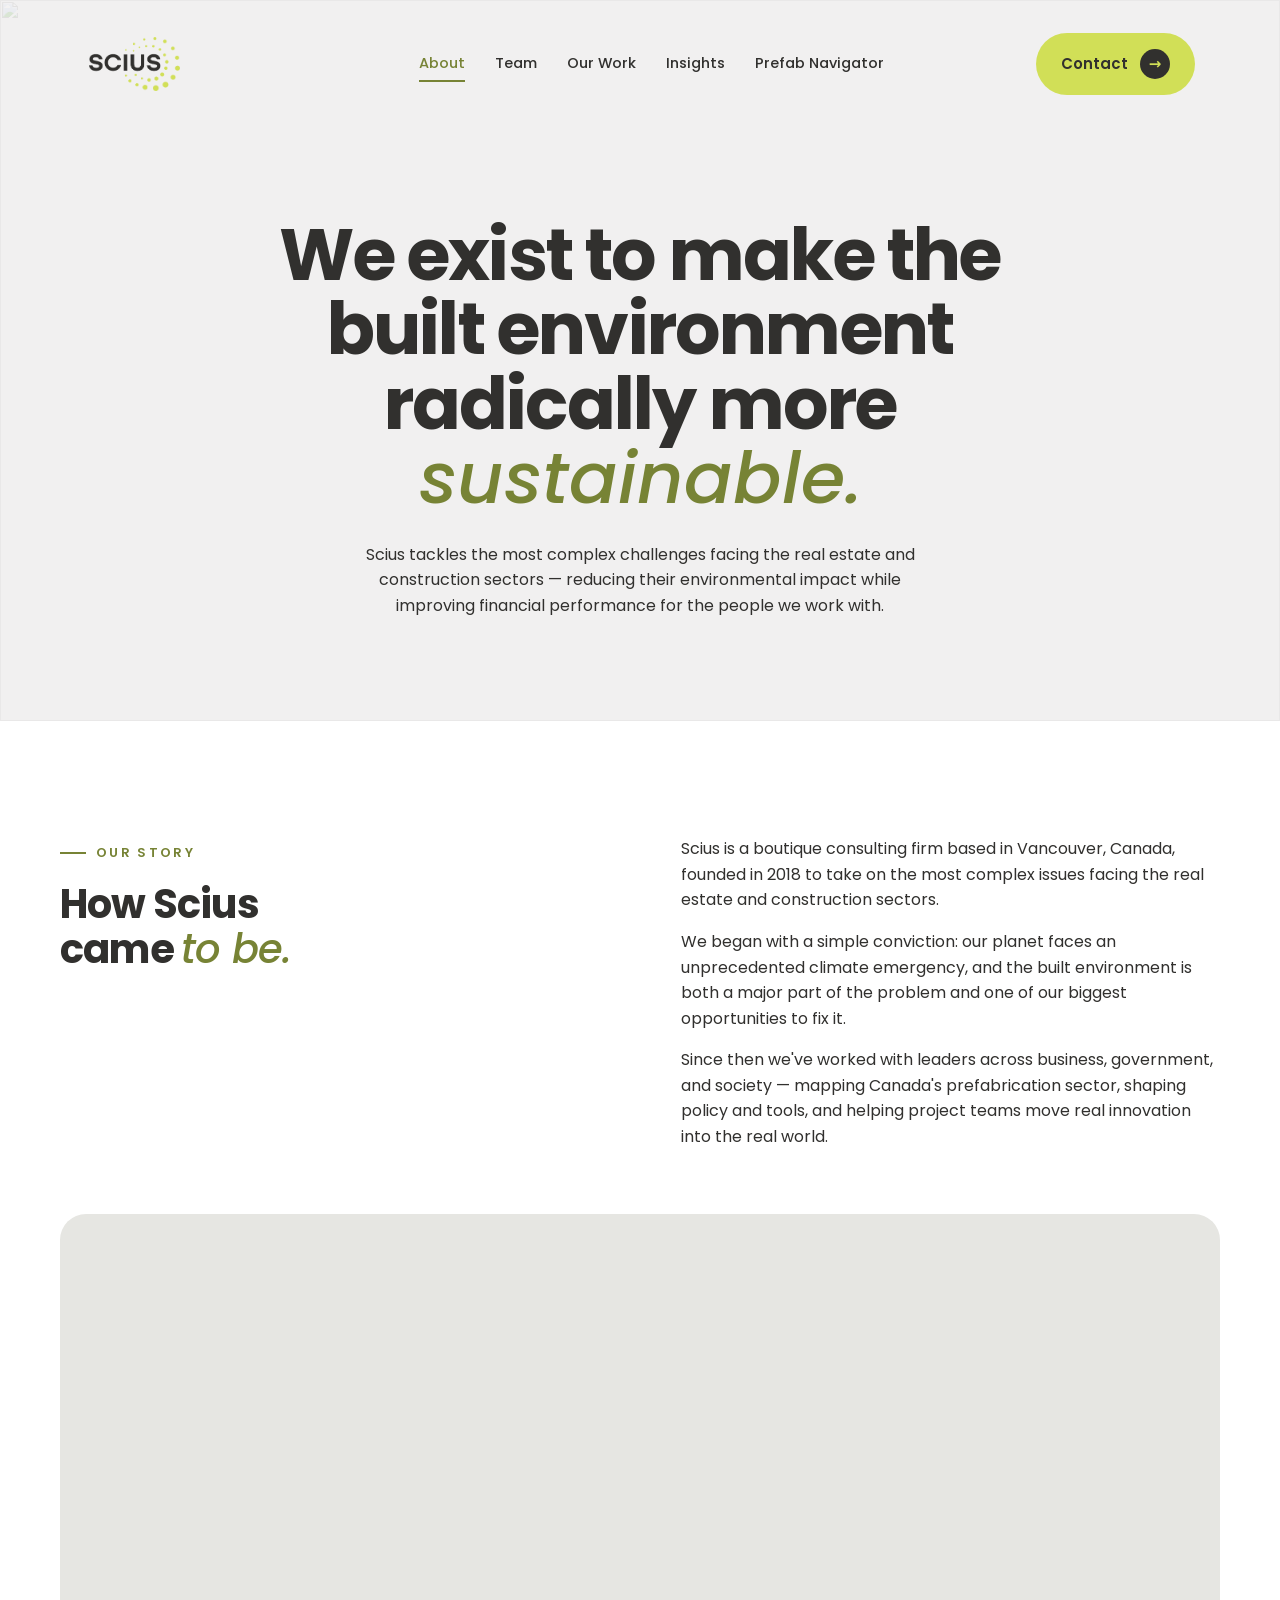
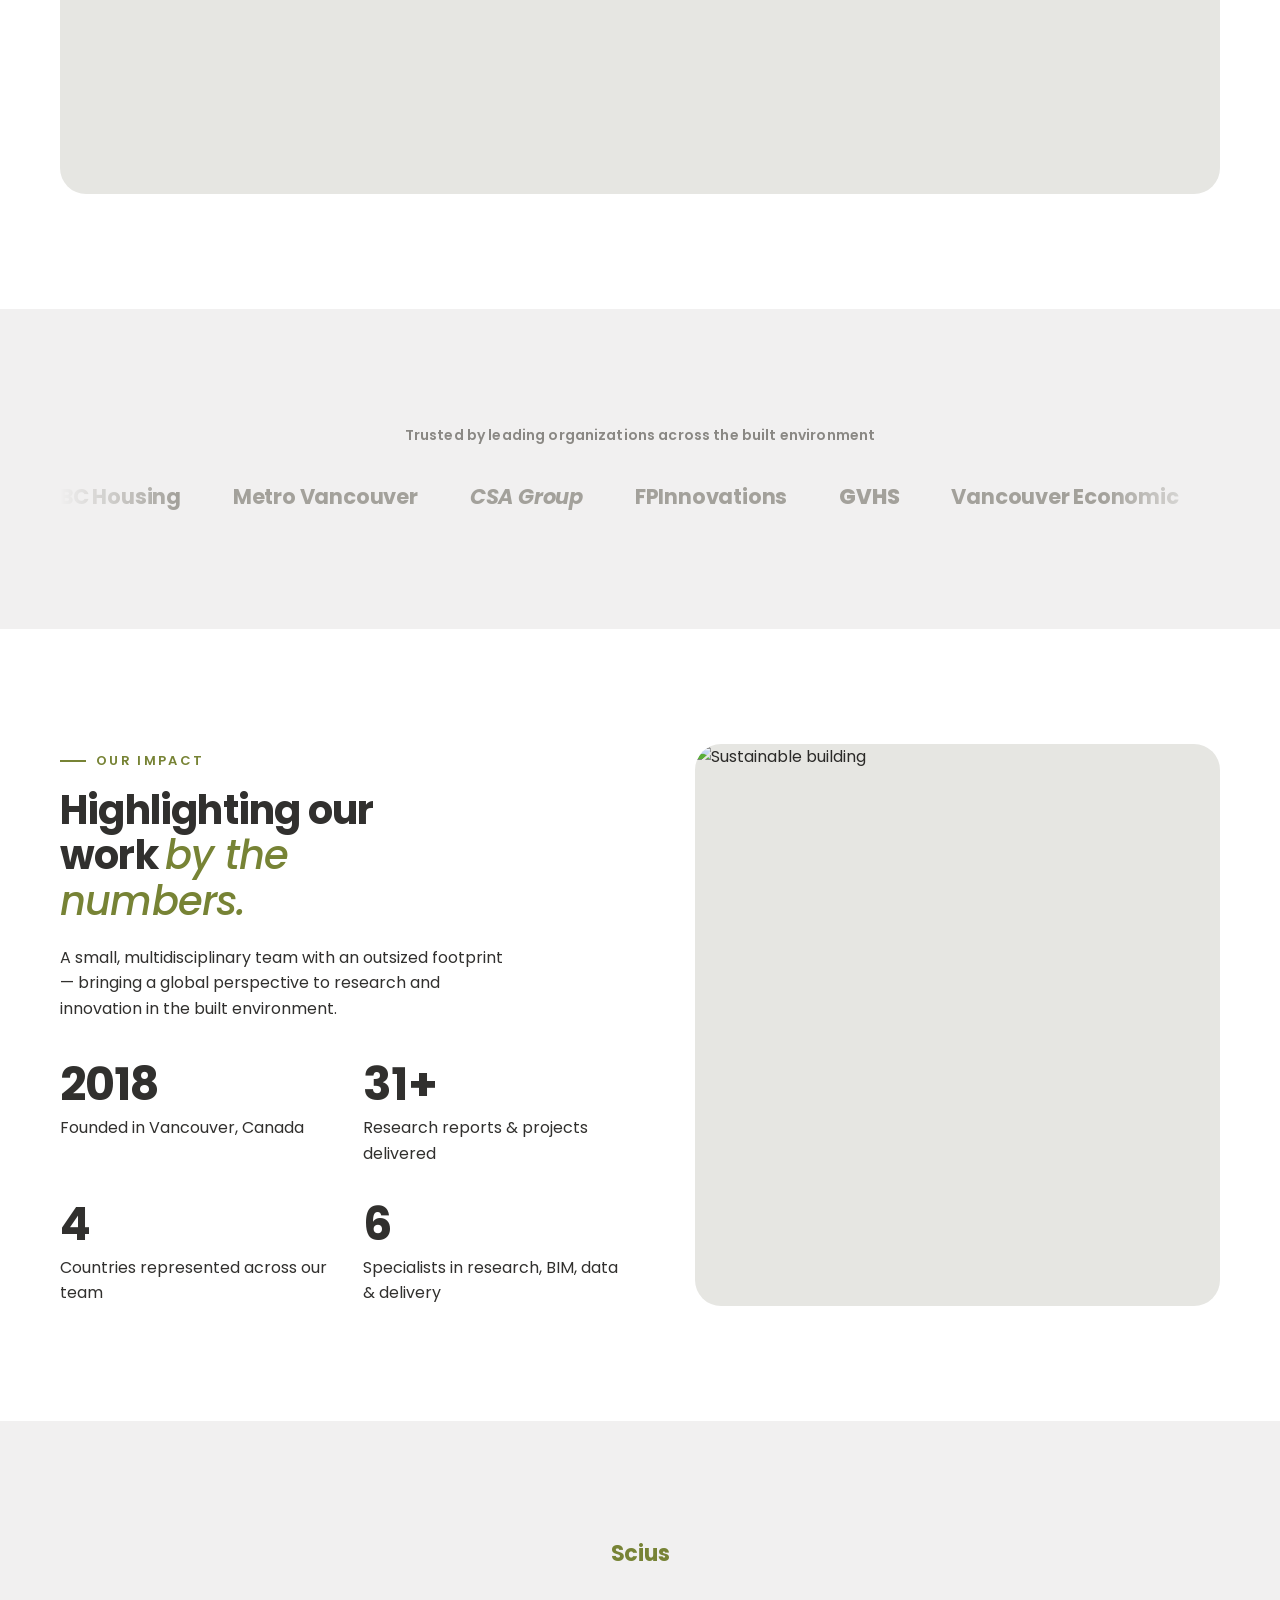
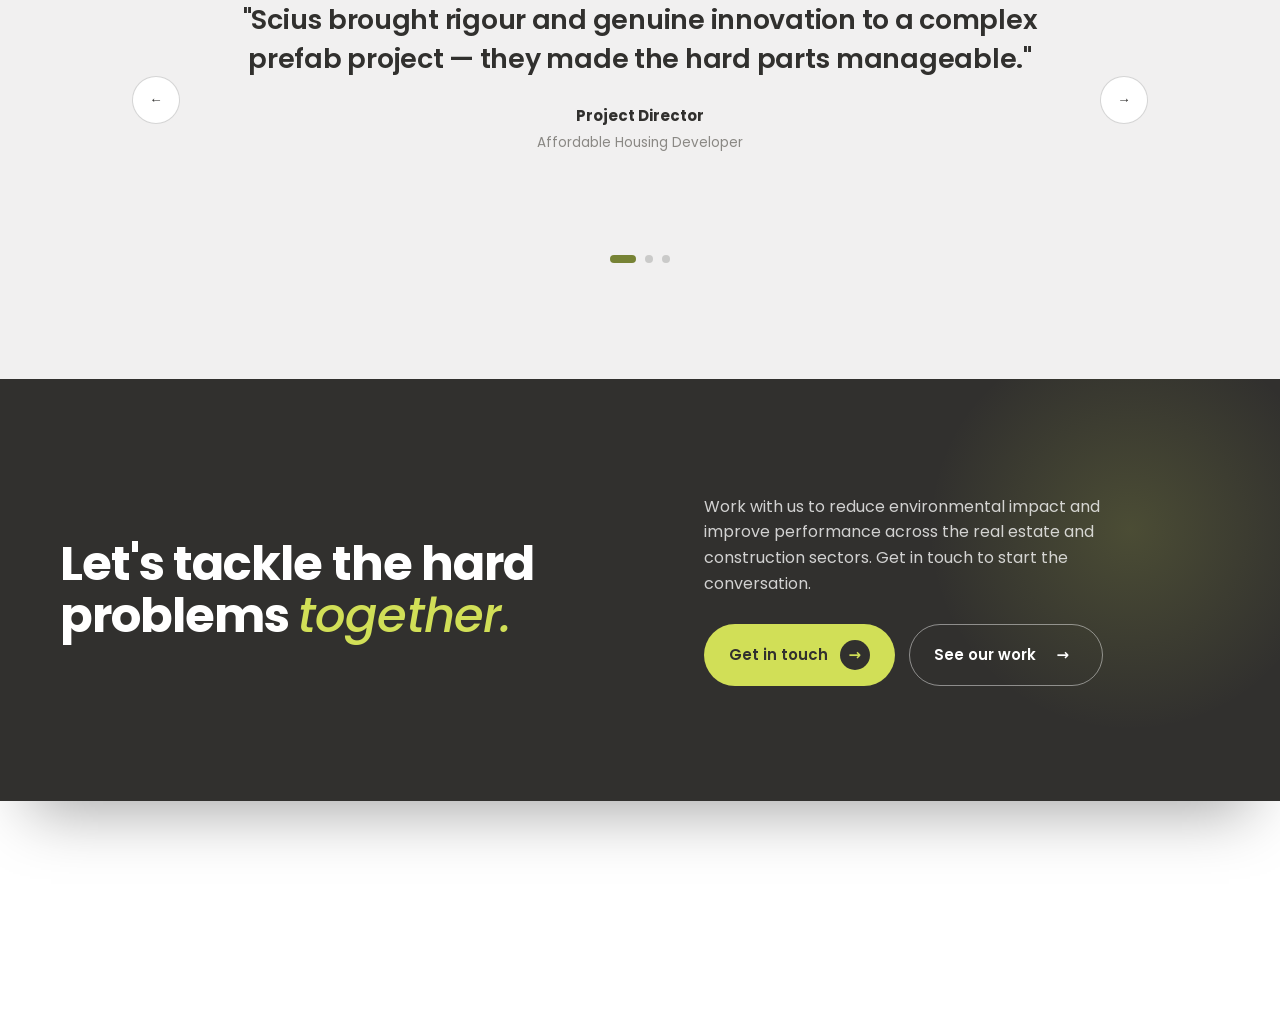
==== commit 1349ae2b: "Add parallax to story image + scrolling marquee for Trusted By logos - Story image on about page now" ====
--- a/about.html
+++ b/about.html
@@ -80,7 +80,7 @@
         </div>
       </div>
       <div class="story-img img-ph reveal">
-        <img id="story-img" src="https://images.unsplash.com/photo-1600585154340-be6161a56a0c?w=800&h=600&fit=crop" alt="Scius team story" style="width:100%;height:100%;object-fit:cover;border-radius:var(--radius-lg,18px);" />
+        <img id="story-img" src="https://images.unsplash.com/photo-1600585154340-be6161a56a0c?w=800&h=600&fit=crop" alt="Scius team story" />
       </div>
     </div>
   </section>
@@ -90,13 +90,21 @@
     <div class="container">
       <div class="trust reveal">
         <div class="label">Trusted by leading organizations across the built environment</div>
-        <div class="logos">
-          <span class="wm">BC Housing</span>
-          <span class="wm">Metro Vancouver</span>
-          <span class="wm" style="font-style:italic;">CSA Group</span>
-          <span class="wm">FPInnovations</span>
-          <span class="wm" style="font-weight:800;">GVHS</span>
-          <span class="wm">Vancouver Economic</span>
+        <div class="logos-marquee">
+          <div class="logos-track">
+            <span class="wm">BC Housing</span>
+            <span class="wm">Metro Vancouver</span>
+            <span class="wm" style="font-style:italic;">CSA Group</span>
+            <span class="wm">FPInnovations</span>
+            <span class="wm" style="font-weight:800;">GVHS</span>
+            <span class="wm">Vancouver Economic</span>
+            <span class="wm">BC Housing</span>
+            <span class="wm">Metro Vancouver</span>
+            <span class="wm" style="font-style:italic;">CSA Group</span>
+            <span class="wm">FPInnovations</span>
+            <span class="wm" style="font-weight:800;">GVHS</span>
+            <span class="wm">Vancouver Economic</span>
+          </div>
         </div>
       </div>
     </div>
--- a/styles.css
+++ b/styles.css
@@ -324,15 +324,19 @@
   overflow: hidden;
   min-height: 460px;
 }
-.prefab-main > img.parallax-img,
-.prefab-card > img.parallax-img {
+.prefab-main > img,
+.prefab-card > img {
   position: absolute;
-  inset: -20% 0;
+  inset: 0;
   width: 100%;
-  height: 140%;
+  height: 100%;
   object-fit: cover;
   will-change: transform;
   transition: transform 0.5s ease;
+}
+.prefab-main:hover > img,
+.prefab-card:hover > img {
+  transform: scale(1.15);
 }
 
 .prefab-main .pf-overlay {
@@ -611,13 +615,29 @@
 .story-body p:first-child { font-size: 16px; color: var(--charcoal); }
 .story-body p:last-child { margin-bottom: 0; }
 .story-img { margin-top: clamp(40px, 5vw, 64px); width: 100%; aspect-ratio: 16 / 8; border-radius: var(--radius-lg); overflow: hidden; position: relative; }
+.story-img img { width: 100%; height: 120%; object-fit: cover; position: absolute; top: -10%; left: 0; will-change: transform; transition: transform 0.1s linear; }
 
 /* ---------- Trusted by ---------- */
 .trust { text-align: center; }
 .trust .label { font-size: 14px; font-weight: 600; color: #8a8884; letter-spacing: .01em; }
-.logos { display: flex; flex-wrap: wrap; justify-content: center; align-items: center; gap: 26px 52px; margin-top: 34px; }
-.logos .wm { font-size: clamp(17px, 1.7vw, 21px); font-weight: 700; letter-spacing: -0.01em; color: #a3a19b; transition: color .25s ease; white-space: nowrap; }
-.logos .wm:hover { color: var(--charcoal); }
+.logos-marquee {
+  overflow: hidden;
+  margin-top: 34px;
+  mask-image: linear-gradient(to right, transparent, black 10%, black 90%, transparent);
+  -webkit-mask-image: linear-gradient(to right, transparent, black 10%, black 90%, transparent);
+}
+.logos-track {
+  display: flex;
+  align-items: center;
+  gap: 52px;
+  width: max-content;
+  animation: marquee-scroll 20s linear infinite;
+}
+.logos-track .wm { font-size: clamp(17px, 1.7vw, 21px); font-weight: 700; letter-spacing: -0.01em; color: #a3a19b; white-space: nowrap; }
+@keyframes marquee-scroll {
+  0% { transform: translateX(0); }
+  100% { transform: translateX(-50%); }
+}
 
 /* ---------- By the numbers ---------- */
 .nums-grid { display: grid; grid-template-columns: 1fr 0.92fr; gap: clamp(40px, 5vw, 76px); align-items: center; }
@@ -663,7 +683,7 @@
 }
 @media (max-width: 760px) {
   .num-stats { gap: 28px 24px; }
-  .logos { gap: 20px 34px; }
+  .logos-track { gap: 34px; }
 }
 
 /* ---------- TEAM PAGE ---------- */
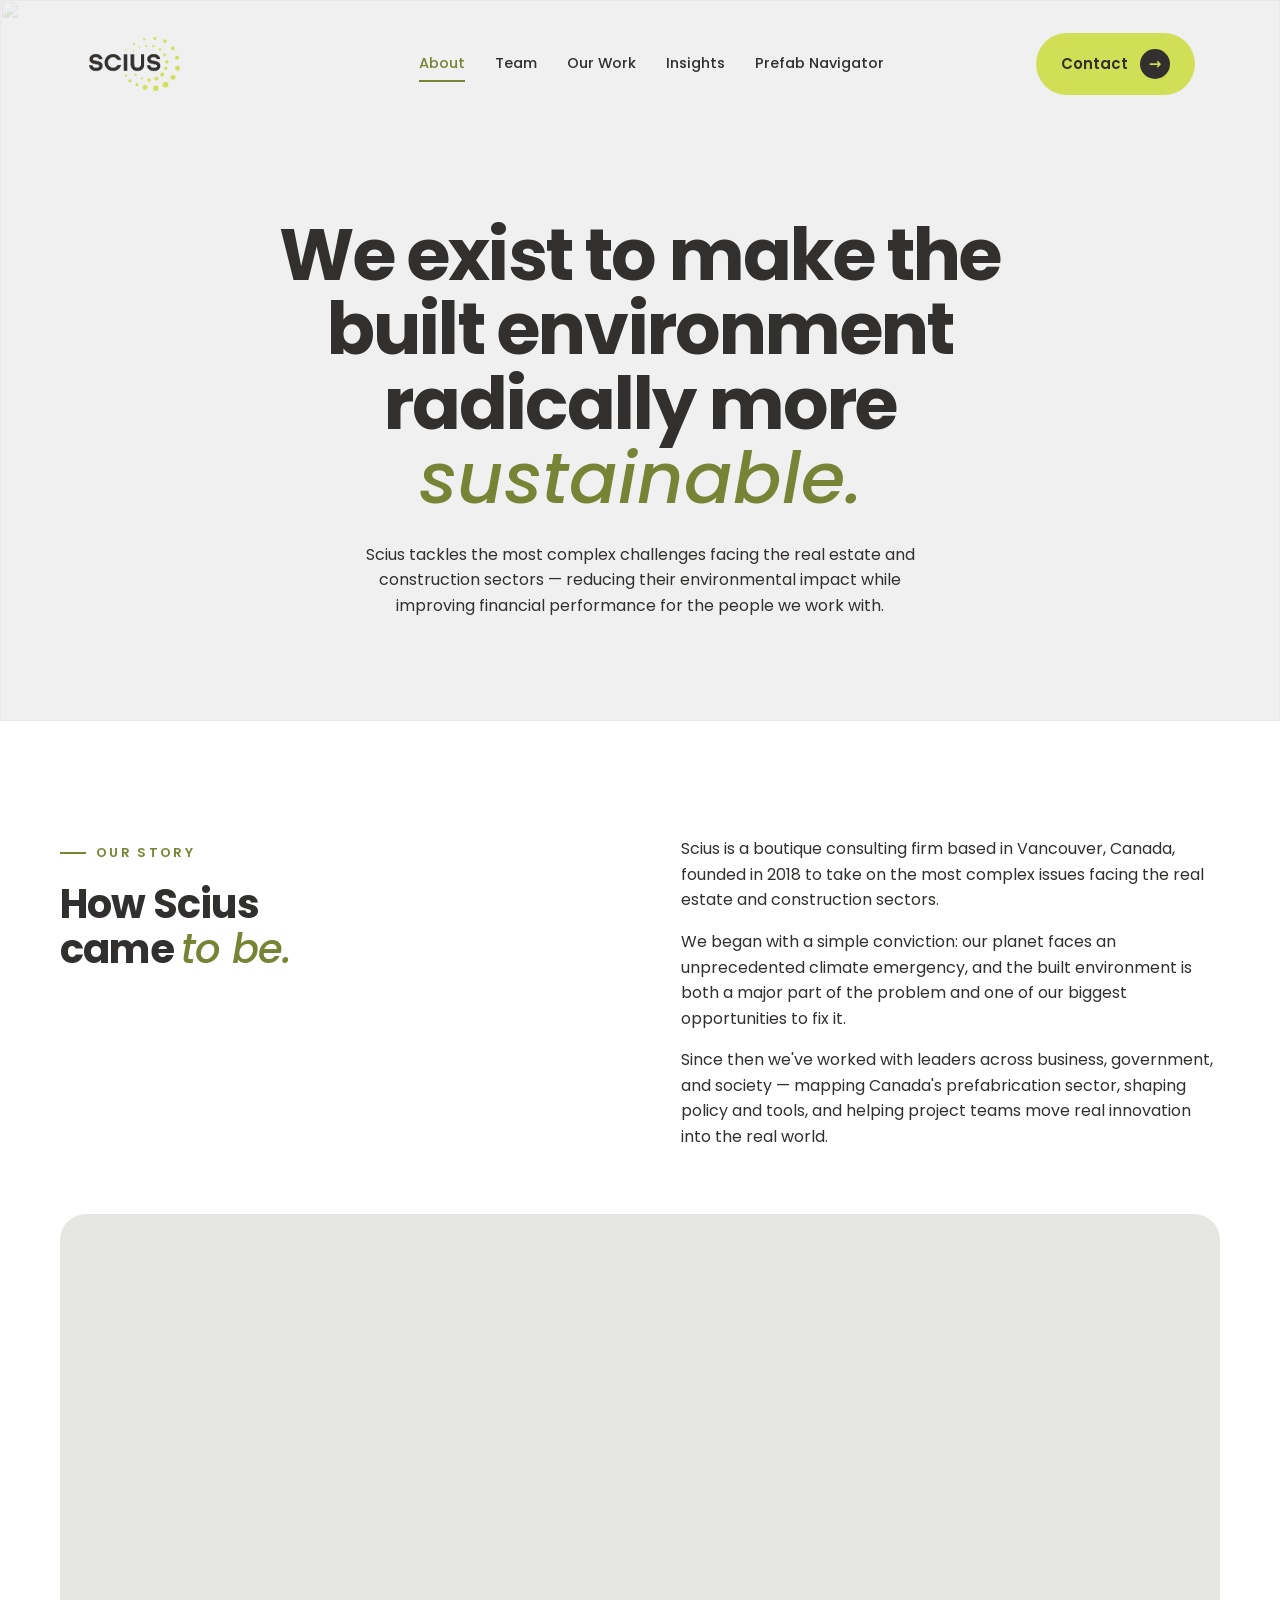
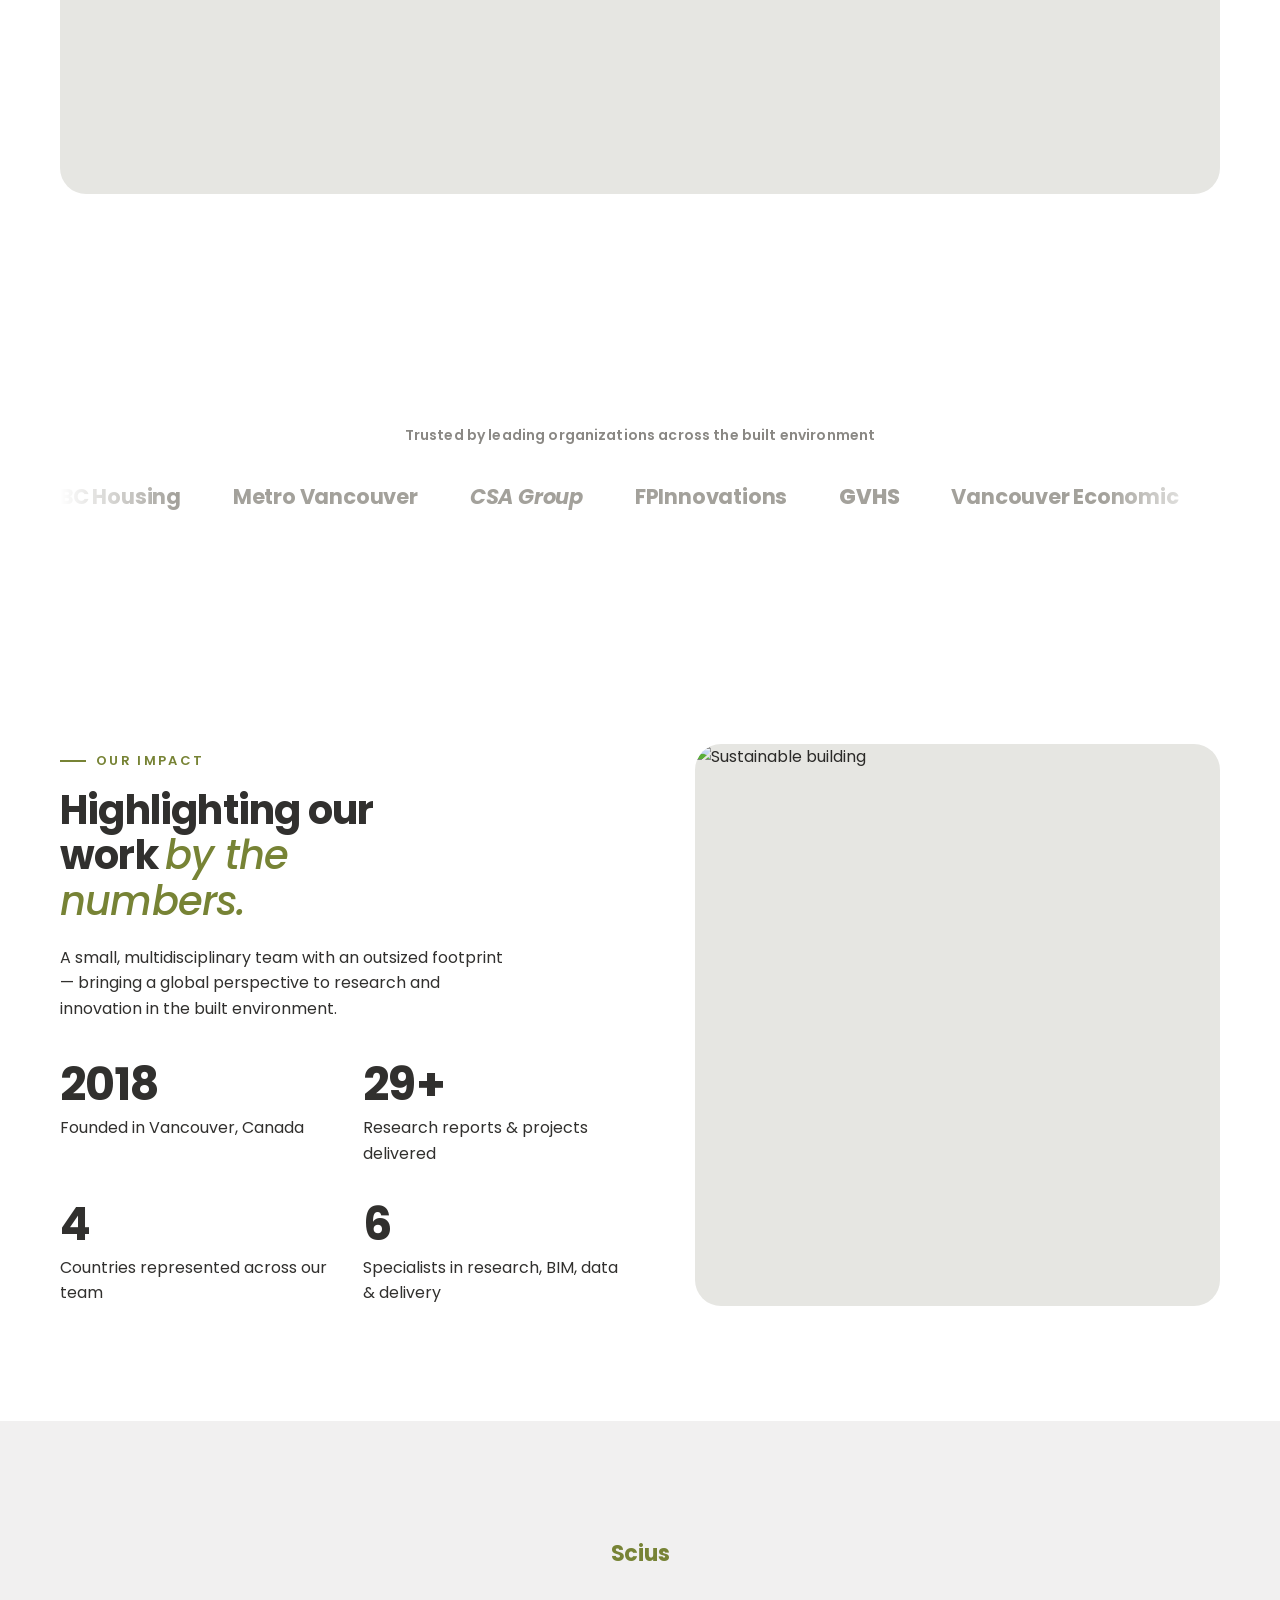
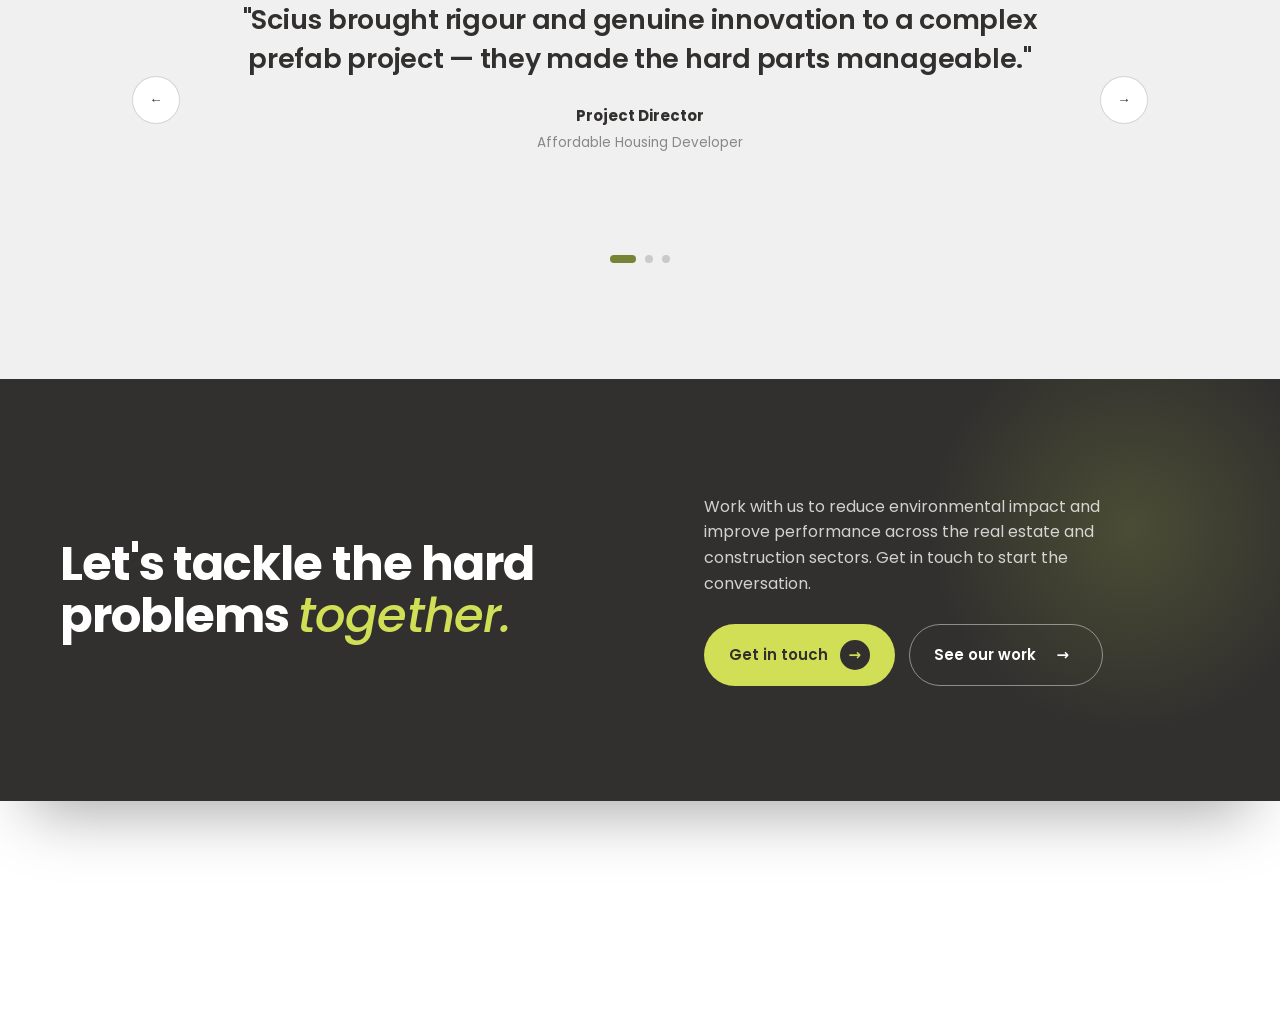
==== commit a7d02192: "Remove offwhite background from Trusted By section to eliminate visible lines Co-Authored-By: Mastra" ====
--- a/about.html
+++ b/about.html
@@ -86,7 +86,7 @@
   </section>
 
   <!-- ========== 3. TRUSTED BY ========== -->
-  <section class="section-pad bg-off" data-screen-label="Trusted by">
+  <section class="section-pad" data-screen-label="Trusted by">
     <div class="container">
       <div class="trust reveal">
         <div class="label">Trusted by leading organizations across the built environment</div>
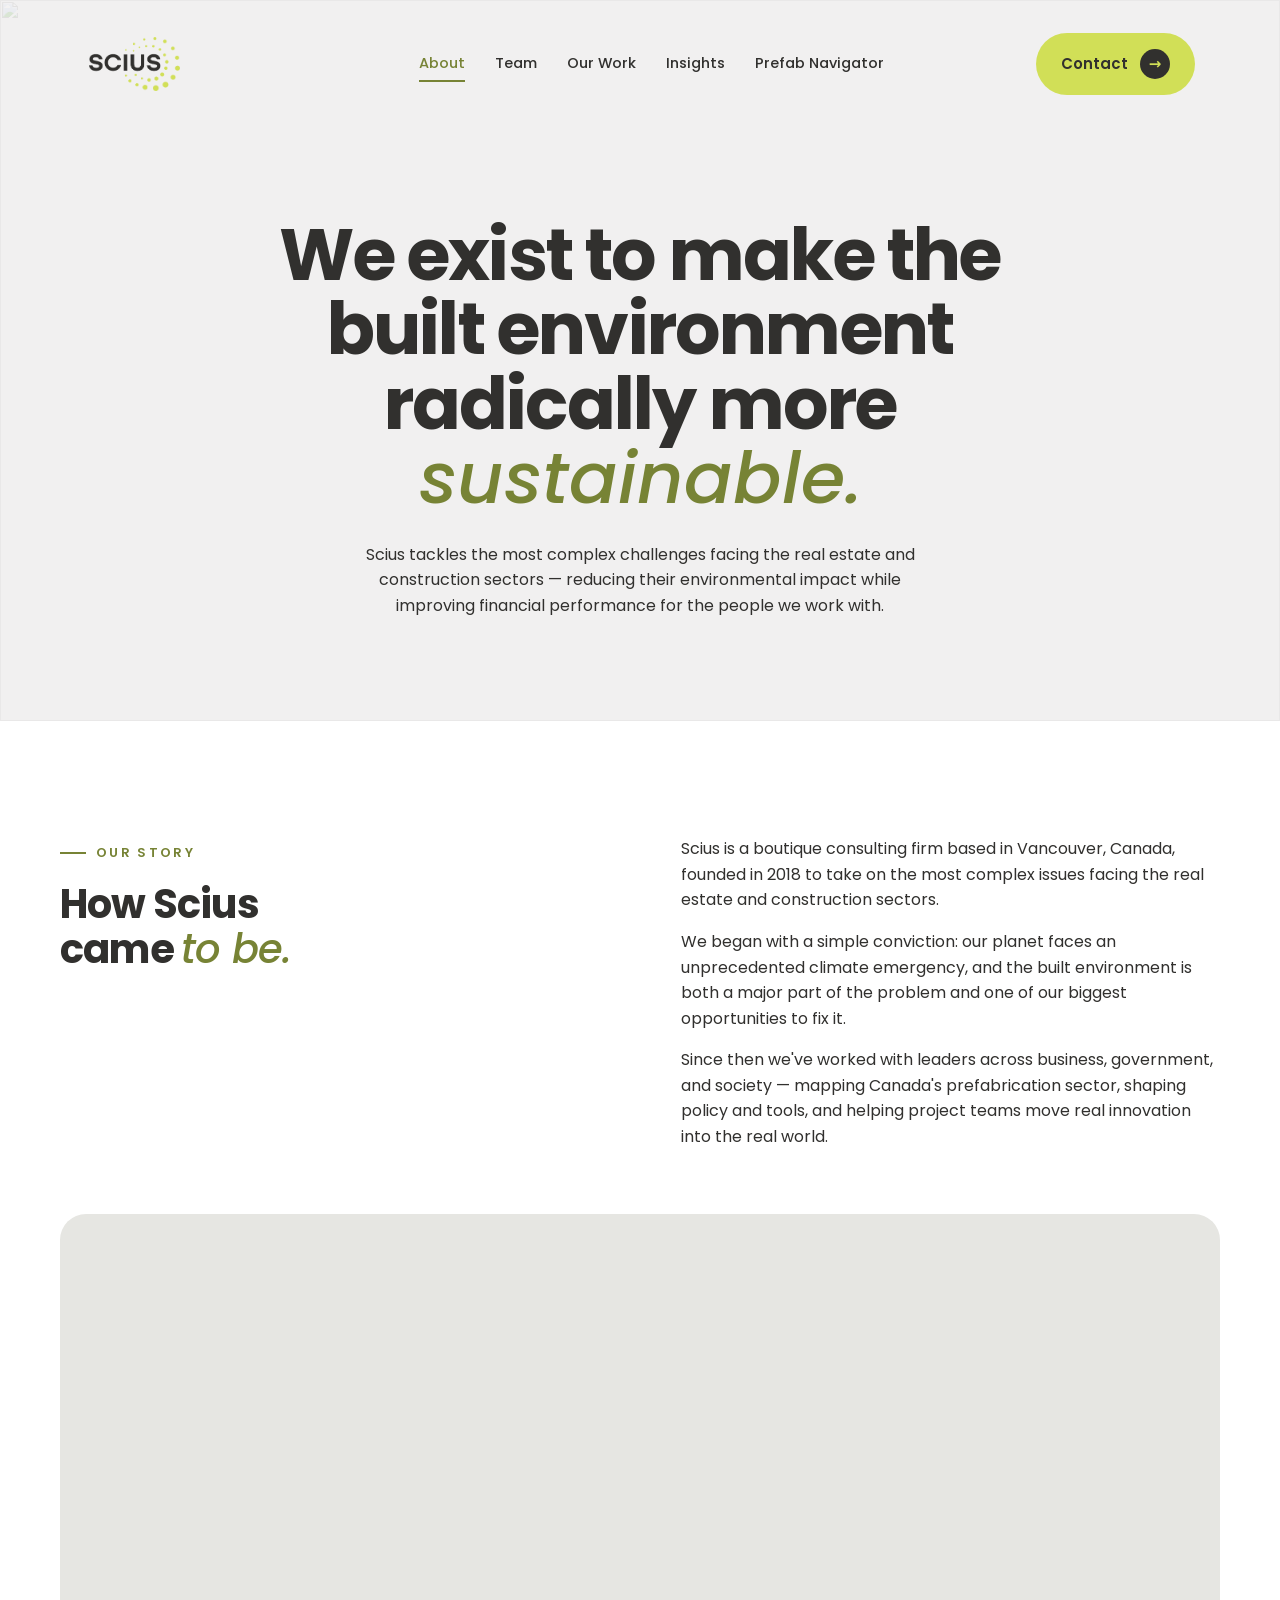
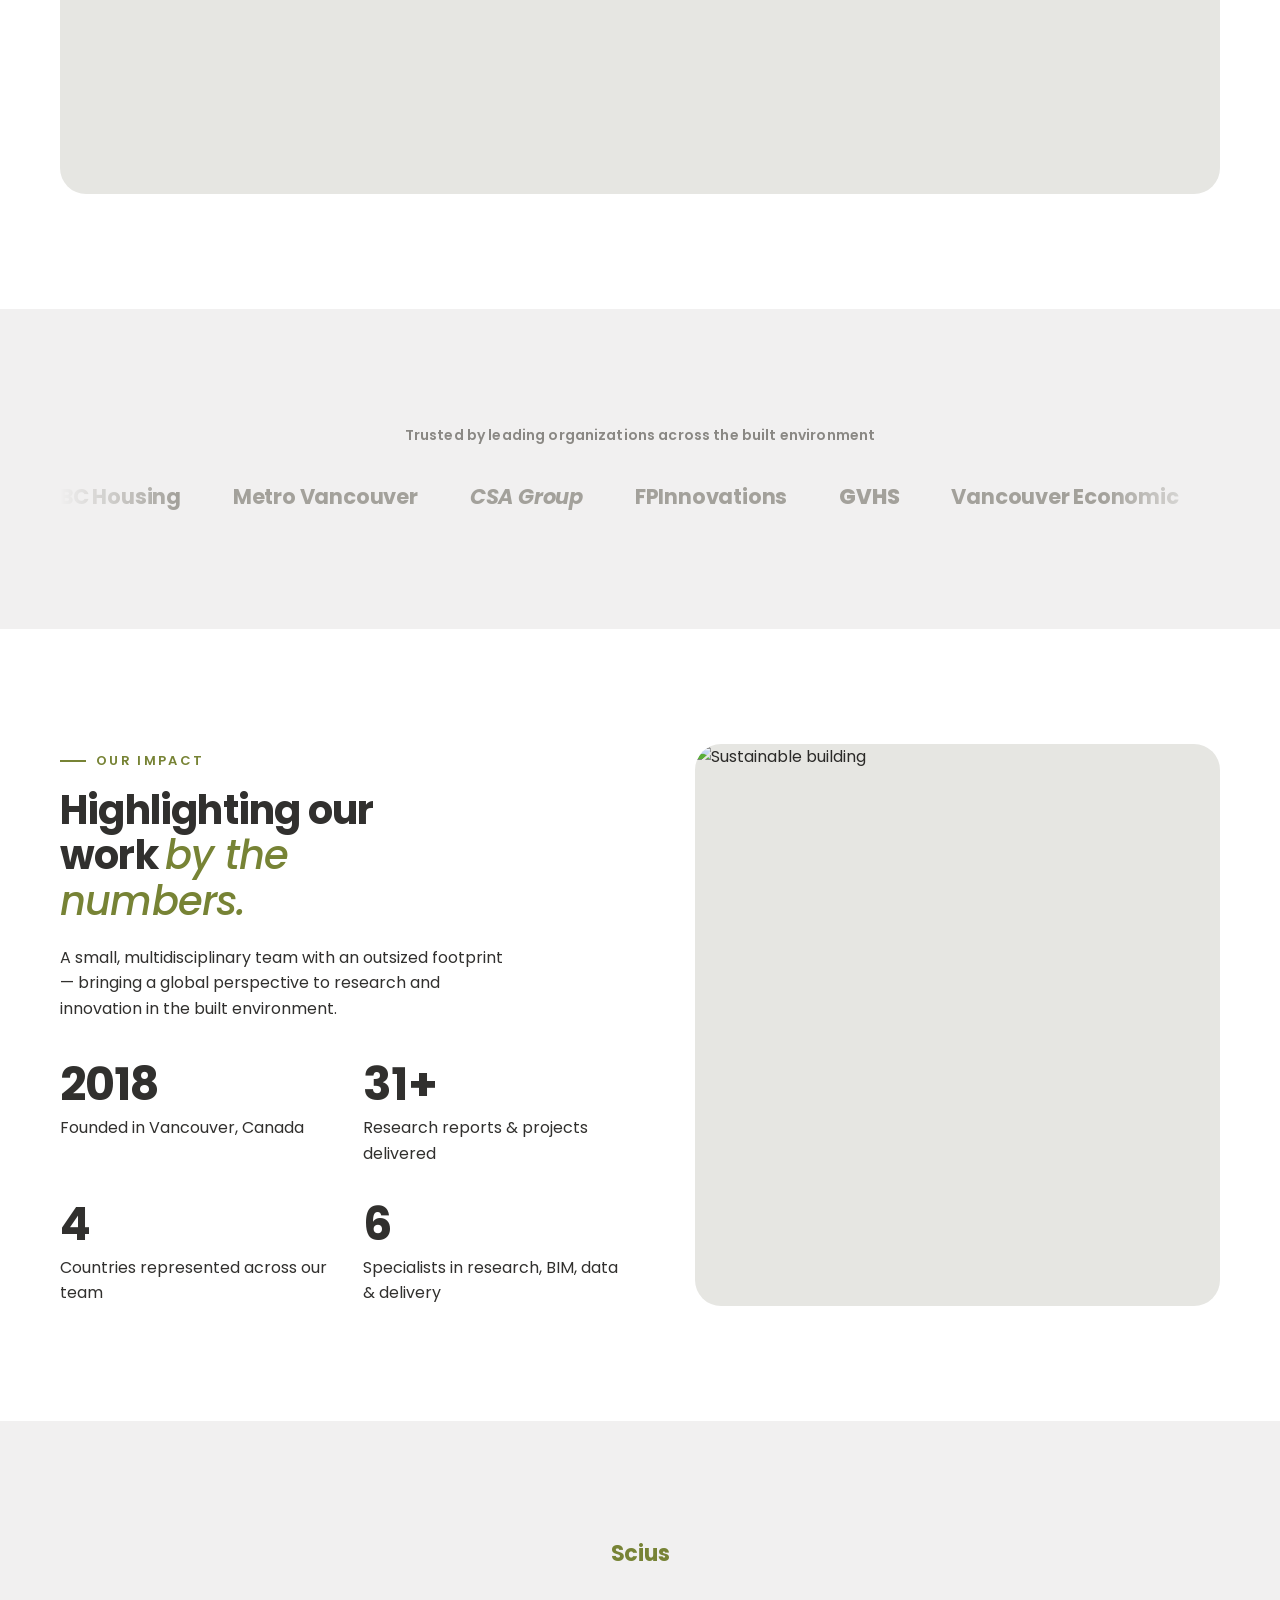
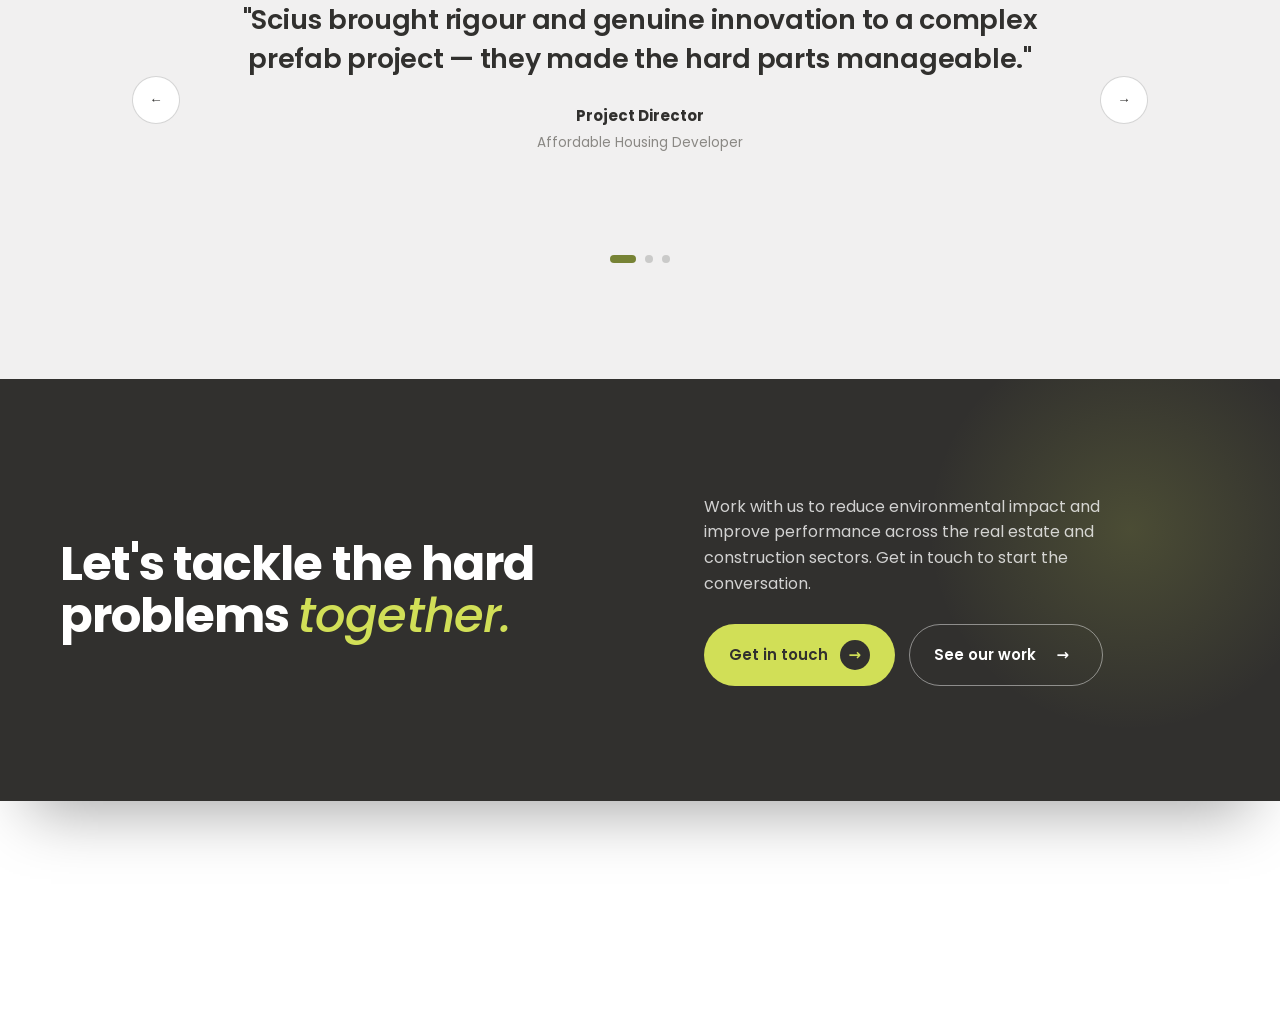
==== commit 5fccbac8: "Revert "Remove offwhite background from Trusted By section to eliminate visible lines" This reverts " ====
--- a/about.html
+++ b/about.html
@@ -86,7 +86,7 @@
   </section>
 
   <!-- ========== 3. TRUSTED BY ========== -->
-  <section class="section-pad" data-screen-label="Trusted by">
+  <section class="section-pad bg-off" data-screen-label="Trusted by">
     <div class="container">
       <div class="trust reveal">
         <div class="label">Trusted by leading organizations across the built environment</div>
